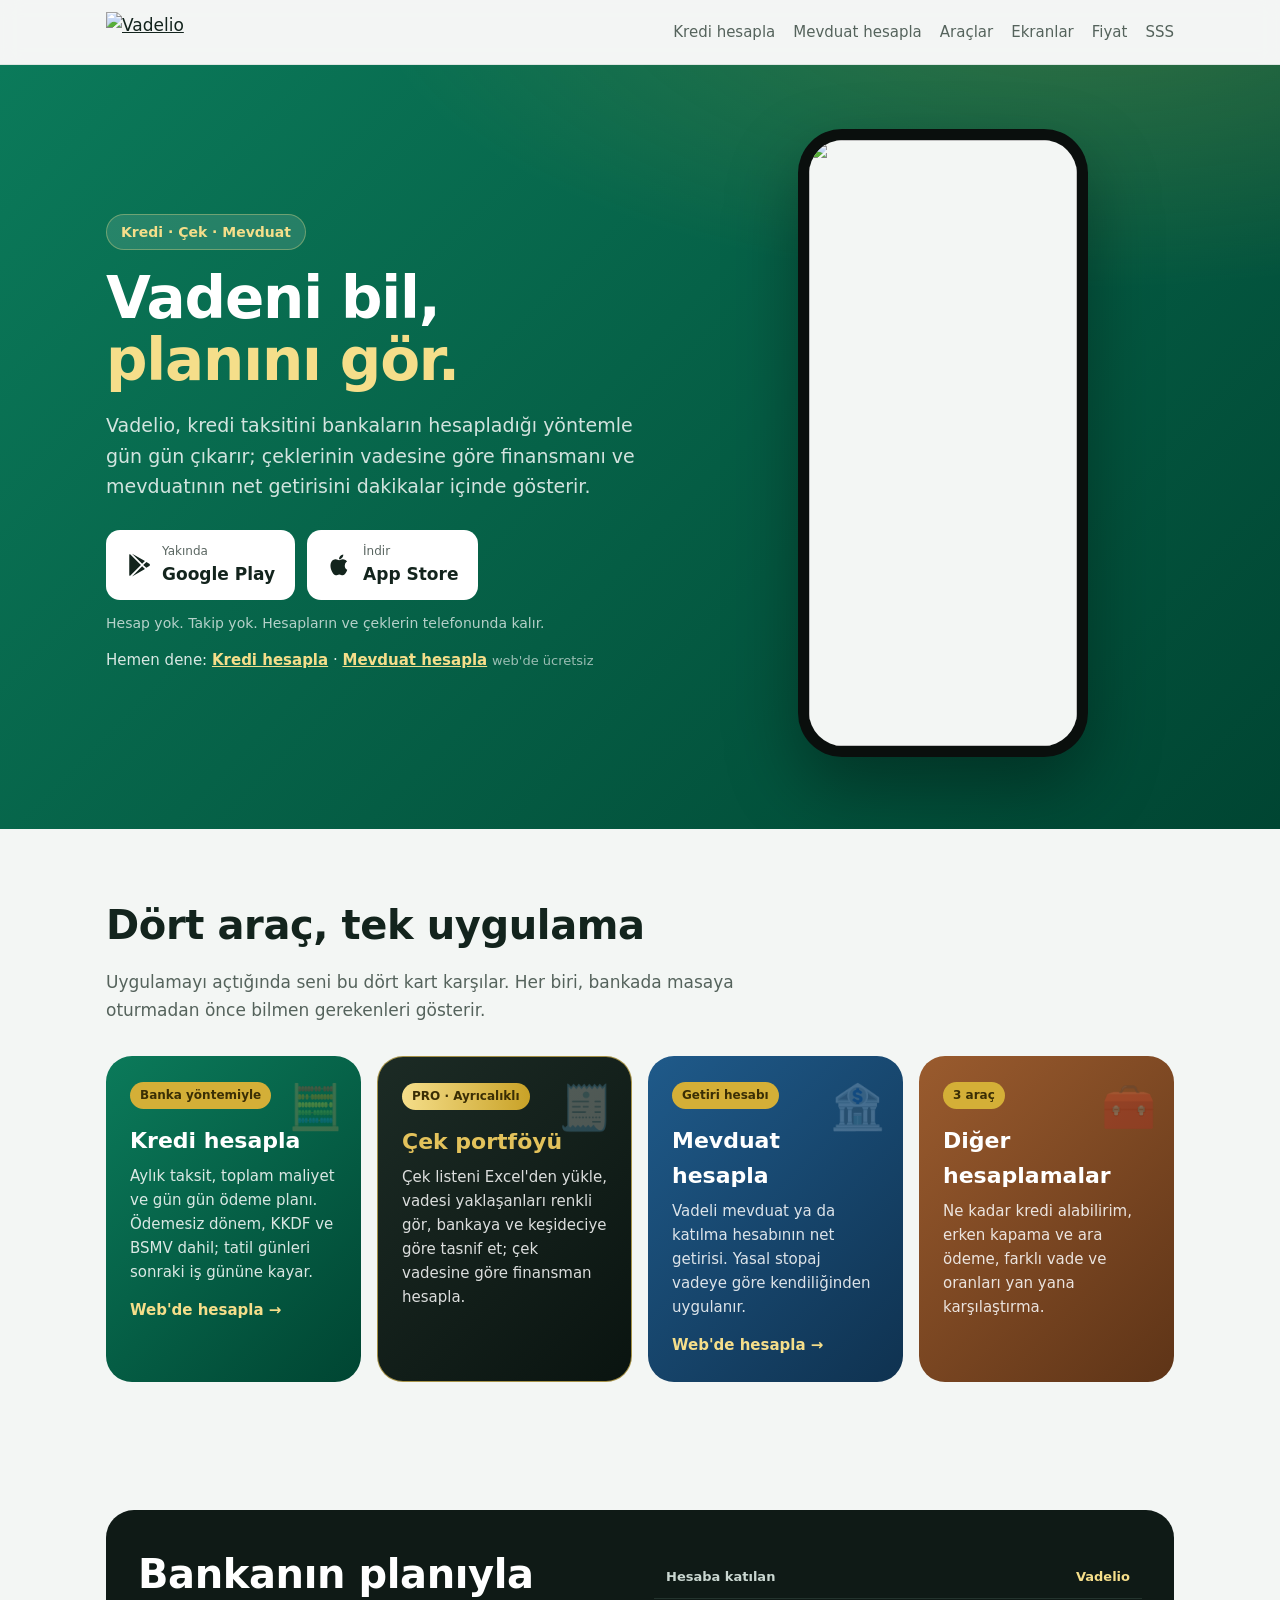
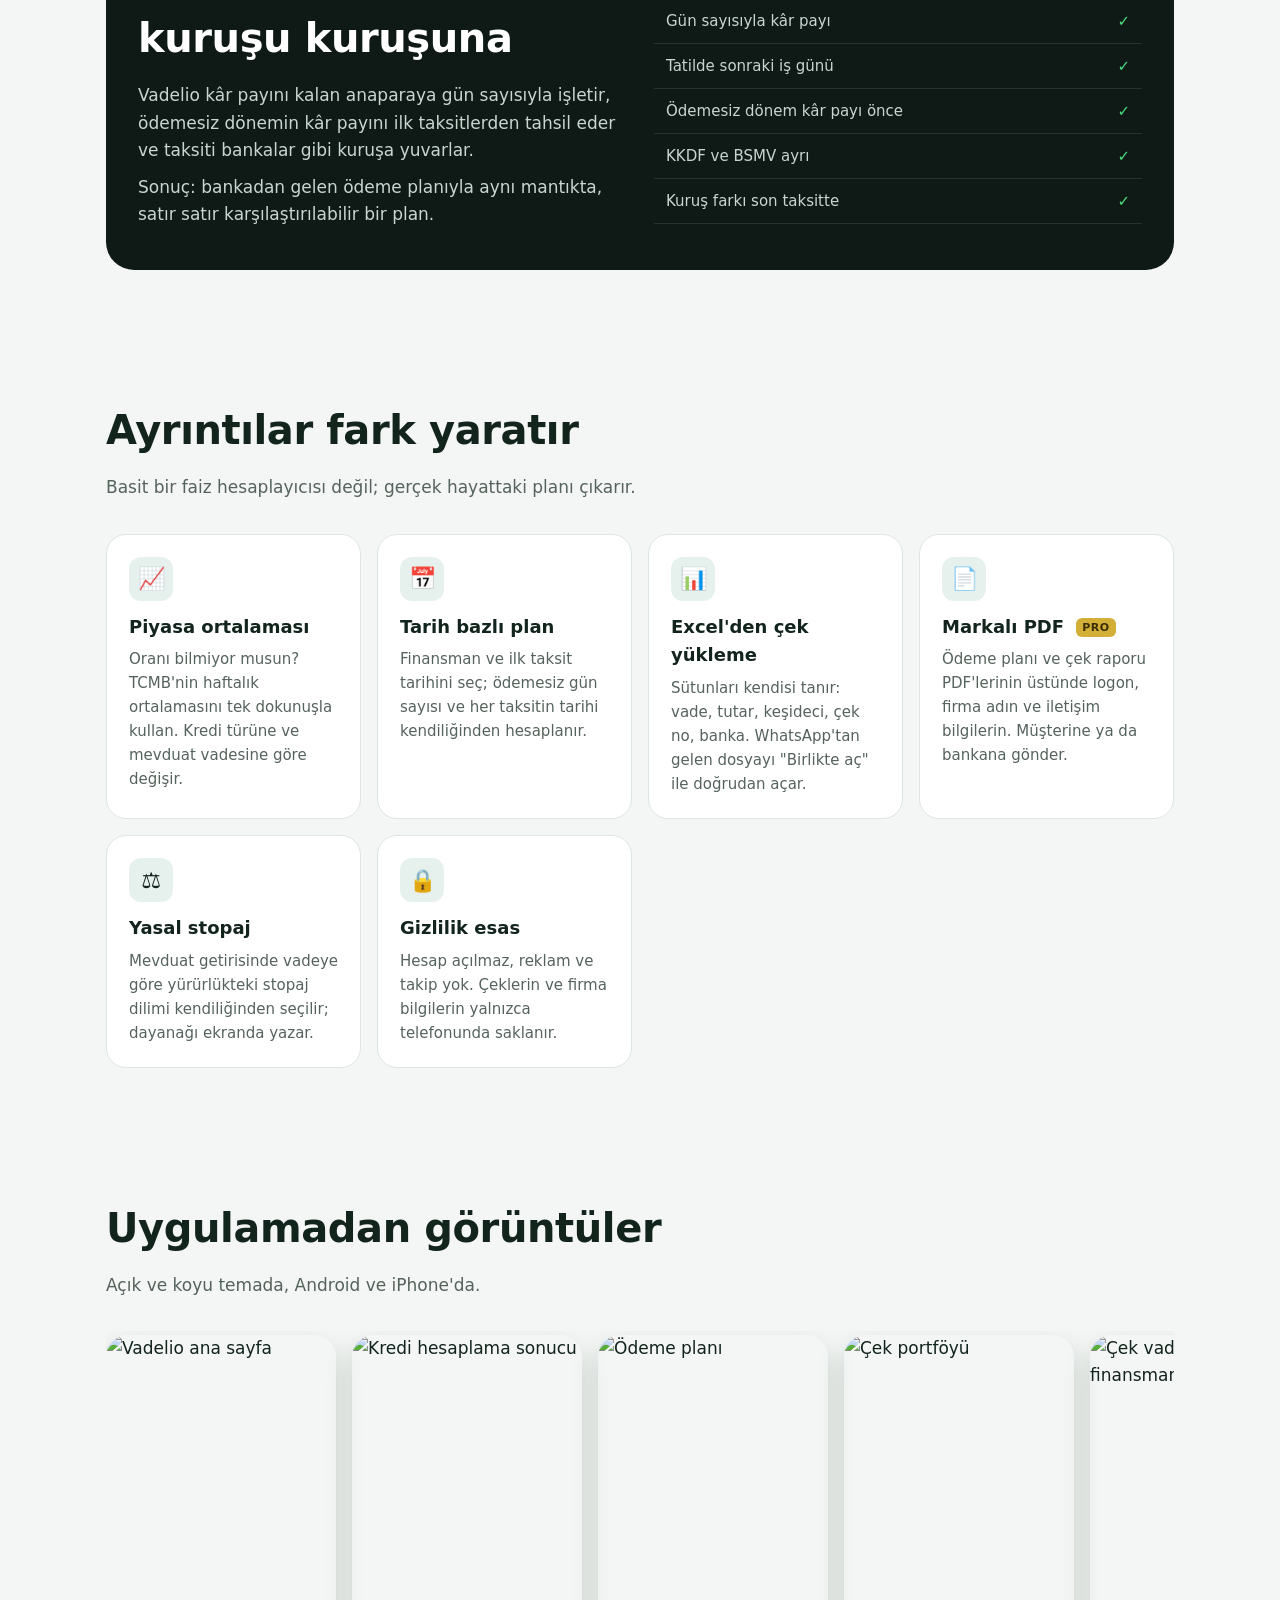
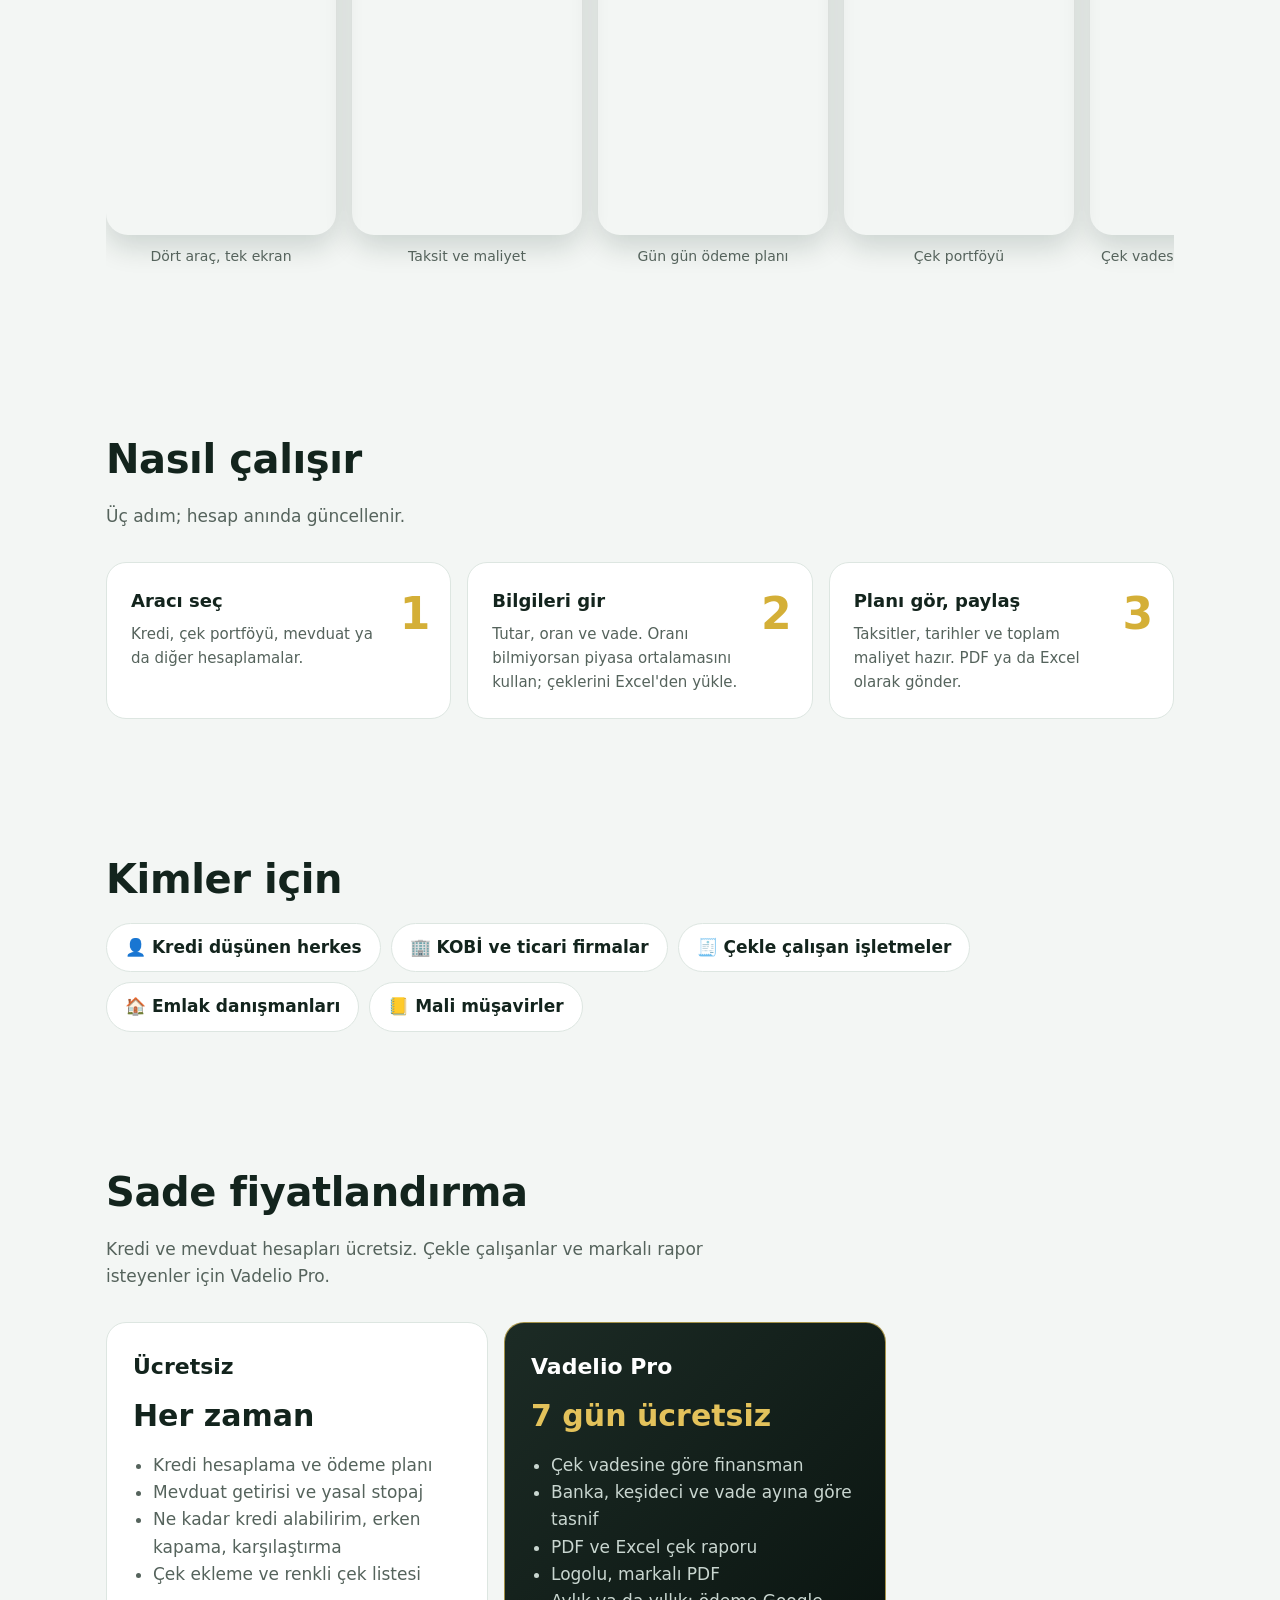
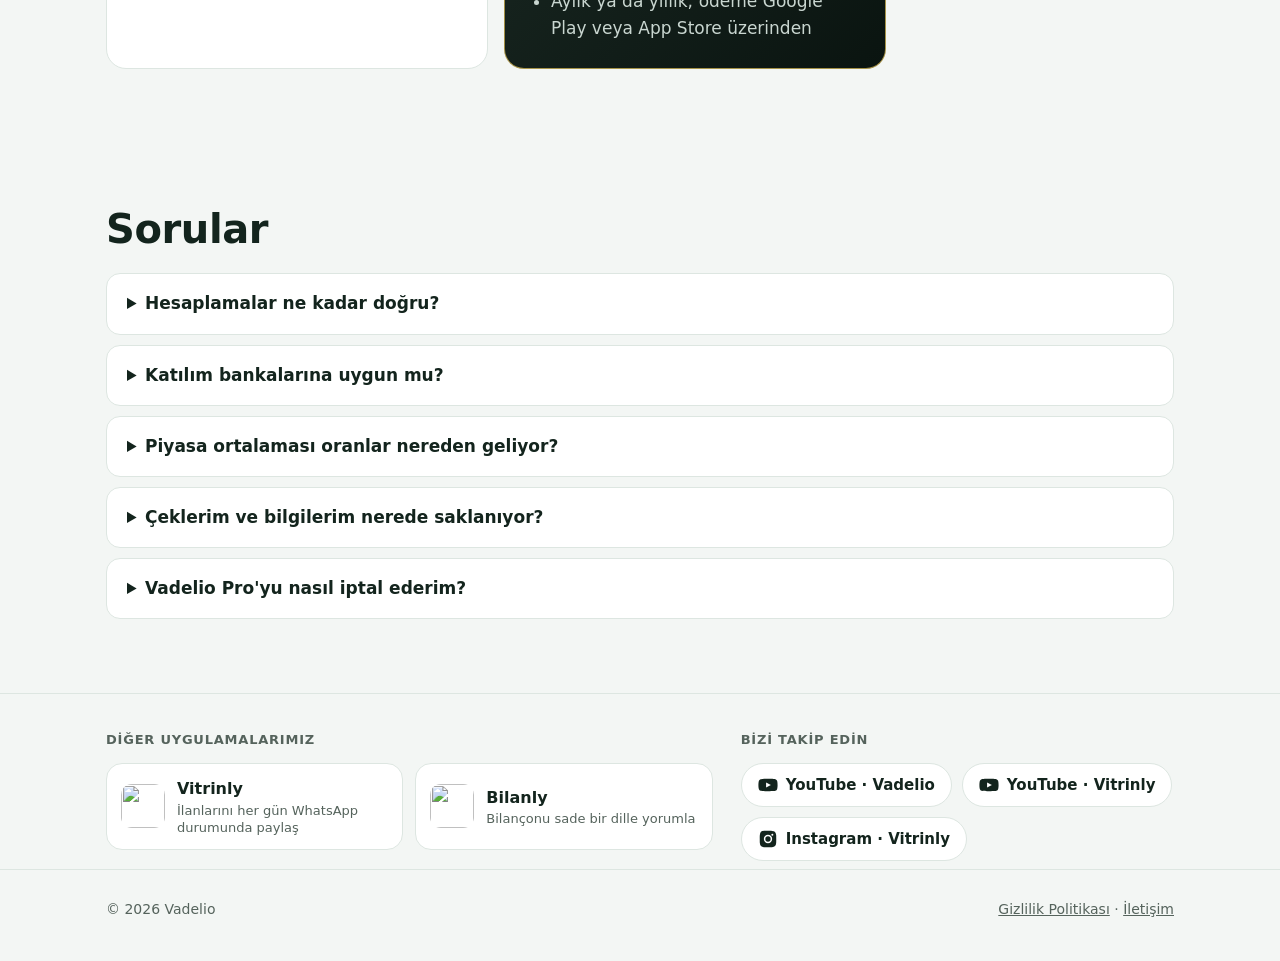
==== public/index.html @ e79a7a66 "App Store bağlantısı: Vadelio yayında (düğmeler ve Safari uygulama şeridi) Co-Authored-By: Claude Op" ====
<!DOCTYPE html>
<html lang="tr">
<head>
<meta charset="utf-8">
<meta name="viewport" content="width=device-width, initial-scale=1">
<meta name="apple-itunes-app" content="app-id=6828172101">
<title>Vadelio – Kredi, çek ve mevduat hesaplama</title>
<meta name="description" content="Bankaların yöntemiyle kredi taksiti ve gün gün ödeme planı, çek vadesine göre finansman, yasal stopajla mevduat getirisi. Hesap yok, takip yok.">
<meta property="og:title" content="Vadelio – Kredi, çek ve mevduat hesaplama">
<meta property="og:description" content="Bankaların yöntemiyle hesapla: kredi taksiti, çek vadesine göre finansman, mevduat getirisi.">
<meta property="og:type" content="website">
<link rel="canonical" href="https://vadelio.com.tr/">
<meta property="og:url" content="https://vadelio.com.tr/">
<meta property="og:image" content="https://vadelio.com.tr/og.png">
<meta name="theme-color" content="#004532">
<link rel="icon" type="image/svg+xml" href="/logo.svg">
<link rel="apple-touch-icon" href="/apple-touch-icon.png">
<style>
  :root {
    --bg: #F3F6F4;
    --surface: #FFFFFF;
    --ink: #13241D;
    --muted: #55635C;
    --line: #DDE6E1;
    --green: #0B7A5A;
    --green-deep: #004532;
    --gold: #D4AF37;
    --gold-soft: #F5DE8A;
    --night: #0F1A16;
    --radius: 20px;
  }
  * { box-sizing: border-box; }
  html { scroll-behavior: smooth; }
  body {
    margin: 0;
    background: var(--bg);
    color: var(--ink);
    font: 17px/1.6 system-ui, -apple-system, "Segoe UI", Roboto, sans-serif;
  }
  a { color: inherit; }
  .wrap { max-width: 1100px; margin: 0 auto; padding: 0 16px; }

  /* Üst çubuk */
  .top { position: sticky; top: 0; z-index: 10; background: rgba(243, 246, 244, .9); backdrop-filter: blur(10px); border-bottom: 1px solid var(--line); }
  .top .wrap { display: flex; align-items: center; justify-content: space-between; height: 64px; }
  .brand img { height: 40px; width: auto; display: block; }
  .top nav { display: flex; align-items: center; gap: 18px; font-size: 15px; }
  .top nav a { text-decoration: none; color: var(--muted); }
  @media (max-width: 720px) { .top nav a { display: none; } }

  /* Giriş: koyu yeşil zemin */
  .hero { background: radial-gradient(1200px 500px at 85% -10%, rgba(212, 175, 55, .22), transparent 60%), linear-gradient(135deg, var(--green), var(--green-deep)); color: #fff; padding: 64px 0 72px; overflow: hidden; }
  .hero .wrap { display: grid; grid-template-columns: 1.1fr .9fr; gap: 40px; align-items: center; }
  @media (max-width: 860px) { .hero .wrap { grid-template-columns: 1fr; text-align: center; } }
  .eyebrow { display: inline-block; background: rgba(255, 255, 255, .12); color: var(--gold-soft); font-weight: 700; font-size: 14px; border-radius: 999px; padding: 6px 14px; border: 1px solid rgba(245, 222, 138, .35); }
  h1 { font-size: clamp(36px, 6vw, 58px); line-height: 1.06; margin: 18px 0 16px; letter-spacing: -.02em; }
  h1 em { font-style: normal; color: var(--gold-soft); }
  .lead { font-size: 19px; color: rgba(255, 255, 255, .82); max-width: 540px; }
  @media (max-width: 860px) { .lead { margin: 0 auto; } }
  .cta { display: flex; gap: 12px; flex-wrap: wrap; margin-top: 28px; }
  @media (max-width: 860px) { .cta { justify-content: center; } }
  .store { display: inline-flex; align-items: center; gap: 10px; background: #fff; color: var(--ink); text-decoration: none; border-radius: 14px; padding: 12px 20px; font-weight: 700; }
  .store small { display: block; font-weight: 500; font-size: 12px; opacity: .7; }
  .store svg { width: 26px; height: 26px; fill: currentColor; }
  .note { font-size: 14px; color: rgba(255, 255, 255, .7); margin-top: 12px; }

  /* Telefon: uygulama ekranları sırayla */
  .phone { width: 290px; max-width: 78vw; aspect-ratio: 9 / 19.5; margin: 0 auto; background: #0A0F0D; border-radius: 44px; padding: 11px; box-shadow: 0 30px 70px rgba(0, 0, 0, .35); position: relative; }
  .screen { width: 100%; height: 100%; border-radius: 34px; overflow: hidden; background: var(--bg); position: relative; }
  .screen img { position: absolute; inset: 0; width: 100%; height: 100%; object-fit: cover; object-position: top; opacity: 0; transition: opacity .7s ease; }
  .screen img.on { opacity: 1; }

  /* Bölümler */
  section { padding: 64px 0; }
  h2 { font-size: clamp(28px, 4vw, 40px); margin: 0 0 12px; letter-spacing: -.01em; }
  .sub { color: var(--muted); max-width: 660px; margin: 0 0 32px; }

  /* Dört ana araç: uygulamadaki renkli kartlar */
  .tools { display: grid; grid-template-columns: repeat(auto-fit, minmax(240px, 1fr)); gap: 16px; }
  .tool { border-radius: 26px; padding: 24px; color: #fff; min-height: 220px; position: relative; overflow: hidden; }
  .tool .tag { display: inline-block; background: var(--gold); color: #3A2E05; font-weight: 800; font-size: 12px; border-radius: 999px; padding: 4px 10px; }
  .tool h3 { margin: 14px 0 6px; font-size: 22px; }
  .tool p { margin: 0; font-size: 15px; color: rgba(255, 255, 255, .85); }
  .tool .ico { position: absolute; right: 18px; top: 16px; font-size: 44px; opacity: .25; }
  a.tool { display: block; text-decoration: none; transition: transform .15s; }
  a.tool:hover { transform: translateY(-2px); }
  .tool .web { display: inline-block; margin-top: 14px; font-weight: 700; font-size: 15px; color: var(--gold-soft); }
  .web-hesap { margin: 14px 0 0; font-size: 15px; color: rgba(255, 255, 255, .85); }
  .web-hesap a { color: var(--gold-soft); font-weight: 700; }
  .web-hesap span { opacity: .7; font-size: 13px; }
  .t-kredi { background: linear-gradient(135deg, #0B7A5A, #004532); }
  .t-cek { background: linear-gradient(135deg, #1C2B25, #0A1410); border: 1.5px solid rgba(227, 194, 91, .7); }
  .t-cek h3 { color: #E3C25B; }
  .t-cek .tag { background: linear-gradient(90deg, #F5DE8A, #C9A227); }
  .t-mevduat { background: linear-gradient(135deg, #1F5A8A, #0F3250); }
  .t-diger { background: linear-gradient(135deg, #9A5B2E, #5E3417); }

  .grid { display: grid; grid-template-columns: repeat(auto-fit, minmax(240px, 1fr)); gap: 16px; }
  .card { background: var(--surface); border: 1px solid var(--line); border-radius: var(--radius); padding: 22px; }
  .card .ico { width: 44px; height: 44px; border-radius: 12px; background: rgba(11, 122, 90, .1); display: grid; place-items: center; font-size: 22px; margin-bottom: 12px; }
  .card h3 { margin: 0 0 6px; font-size: 18px; }
  .card p { margin: 0; color: var(--muted); font-size: 15px; }
  .pro-pill { display: inline-block; vertical-align: middle; margin-left: 6px; background: var(--gold); color: #3A2E05; font-size: 11px; font-weight: 800; border-radius: 6px; padding: 1px 6px; letter-spacing: .04em; }

  /* Banka yöntemi vurgusu */
  .proof { background: var(--night); color: #fff; border-radius: 28px; padding: 32px; display: grid; grid-template-columns: 1fr 1fr; gap: 28px; align-items: center; }
  @media (max-width: 860px) { .proof { grid-template-columns: 1fr; } }
  .proof h2 { color: #fff; }
  .proof p { color: #C9D6D0; margin: 0 0 10px; }
  .proof table { width: 100%; border-collapse: collapse; font-variant-numeric: tabular-nums; font-size: 15px; }
  .proof th, .proof td { padding: 10px 12px; border-bottom: 1px solid #23332D; text-align: right; }
  .proof th:first-child, .proof td:first-child { text-align: left; color: #C9D6D0; }
  .proof thead th { color: var(--gold-soft); font-size: 13px; font-weight: 700; }
  .proof .ok { color: #4ADE80; font-weight: 700; }

  .shots { display: flex; gap: 16px; overflow-x: auto; scroll-snap-type: x mandatory; padding: 4px 4px 32px; -webkit-overflow-scrolling: touch; }
  .shots figure { margin: 0; flex: 0 0 auto; scroll-snap-align: start; }
  .shots img { width: 230px; height: auto; display: block; border-radius: 22px; box-shadow: 0 12px 28px rgba(0, 40, 25, .16); }
  .shots figcaption { font-size: 14px; color: var(--muted); text-align: center; margin-top: 10px; }

  .steps { counter-reset: s; display: grid; grid-template-columns: repeat(auto-fit, minmax(240px, 1fr)); gap: 16px; }
  .step { background: var(--surface); border: 1px solid var(--line); border-radius: var(--radius); padding: 24px; position: relative; }
  .step::before { counter-increment: s; content: counter(s); position: absolute; top: 16px; right: 20px; font-size: 44px; font-weight: 900; color: var(--gold); }
  .step h3 { margin: 0 0 6px; font-size: 18px; padding-right: 40px; }
  .step p { margin: 0; color: var(--muted); font-size: 15px; padding-right: 40px; }

  .who { display: flex; flex-wrap: wrap; gap: 10px; }
  .who span { background: var(--surface); border: 1px solid var(--line); border-radius: 999px; padding: 10px 18px; font-weight: 700; }

  .price-grid { display: grid; grid-template-columns: repeat(auto-fit, minmax(260px, 1fr)); gap: 16px; max-width: 780px; }
  .plan { background: var(--surface); border: 1px solid var(--line); border-radius: var(--radius); padding: 26px; }
  .plan.pro { background: linear-gradient(135deg, #1C2B25, #0A1410); color: #fff; border: 1.5px solid rgba(227, 194, 91, .7); }
  .plan h3 { margin: 0; font-size: 22px; }
  .plan .big { font-size: 30px; font-weight: 900; margin: 8px 0 12px; }
  .plan.pro .big { color: #E3C25B; }
  .plan ul { margin: 0; padding-left: 20px; color: var(--muted); }
  .plan.pro ul { color: #C9D6D0; }

  details { background: var(--surface); border: 1px solid var(--line); border-radius: 14px; padding: 16px 20px; margin-bottom: 10px; }
  summary { font-weight: 700; cursor: pointer; }
  details p { color: var(--muted); margin: 10px 0 0; }


  /* Alt bölüm: diğer uygulamalar ve sosyal hesaplar */
  .more { border-top: 1px solid var(--line); padding: 36px 0 8px; }
  .more .wrap { display: grid; grid-template-columns: 1.4fr 1fr; gap: 28px; }
  @media (max-width: 760px) { .more .wrap { grid-template-columns: 1fr; } }
  .more h4 { margin: 0 0 12px; font-size: 13px; letter-spacing: .06em; text-transform: uppercase; color: var(--muted); }
  .apps { display: grid; grid-template-columns: repeat(auto-fit, minmax(220px, 1fr)); gap: 12px; }
  .app { display: flex; align-items: center; gap: 12px; background: var(--surface); border: 1px solid var(--line); border-radius: 16px; padding: 12px 14px; text-decoration: none; }
  .app:hover { border-color: var(--green); }
  .app img { width: 44px; height: 44px; border-radius: 11px; flex: 0 0 auto; }
  .app b { display: block; font-size: 16px; }
  .app span { display: block; font-size: 13px; color: var(--muted); line-height: 1.35; }
  .social { display: flex; flex-wrap: wrap; gap: 10px; }
  .social a { display: inline-flex; align-items: center; gap: 8px; background: var(--surface); border: 1px solid var(--line); border-radius: 999px; padding: 9px 16px; text-decoration: none; font-weight: 700; font-size: 15px; }
  .social a:hover { border-color: var(--green); }
  .social svg { width: 20px; height: 20px; fill: currentColor; }

  footer { border-top: 1px solid var(--line); padding: 28px 0 40px; font-size: 14px; color: var(--muted); }
  footer .wrap { display: flex; justify-content: space-between; gap: 16px; flex-wrap: wrap; }
</style>
</head>
<body>
<header class="top">
  <div class="wrap">
    <a class="brand" href="/"><img src="/wordmark.svg" alt="Vadelio"></a>
    <nav>
      <a href="/kredi-hesaplama/">Kredi hesapla</a>
      <a href="/mevduat-hesaplama/">Mevduat hesapla</a>
      <a href="#araclar">Araçlar</a>
      <a href="#ekranlar">Ekranlar</a>
      <a href="#fiyat">Fiyat</a>
      <a href="#sss">SSS</a>
    </nav>
  </div>
</header>

<main>
  <section class="hero">
    <div class="wrap">
      <div>
        <span class="eyebrow">Kredi · Çek · Mevduat</span>
        <h1>Vadeni bil, <em>planını gör.</em></h1>
        <p class="lead">Vadelio, kredi taksitini bankaların hesapladığı yöntemle gün gün çıkarır; çeklerinin vadesine göre finansmanı ve mevduatının net getirisini dakikalar içinde gösterir.</p>
        <div class="cta">
          <a class="store" href="#" aria-disabled="true">
            <svg viewBox="0 0 24 24" aria-hidden="true"><path d="M3.6 1.8 13.8 12 3.6 22.2c-.4-.2-.6-.6-.6-1.1V2.9c0-.5.2-.9.6-1.1Zm11.3 11.3 2.6 2.6-11.9 6.8 9.3-9.4Zm3.9-3.9 2.7 1.6c.8.5.8 1.7 0 2.2l-2.7 1.6-2.9-2.6 2.9-2.8ZM5.6 1.5l11.9 6.8-2.6 2.6-9.3-9.4Z"/></svg>
            <span><small>Yakında</small>Google Play</span>
          </a>
          <a class="store" href="https://apps.apple.com/tr/app/vadelio-kredi-%C3%A7ek-hesaplama/id6828172101" rel="noopener">
            <svg viewBox="0 0 24 24" aria-hidden="true"><path d="M16.4 12.6c0-2.5 2-3.7 2.1-3.8-1.2-1.7-3-1.9-3.6-2-1.5-.2-3 .9-3.7.9-.8 0-2-.9-3.2-.9-1.7 0-3.2 1-4 2.5-1.7 3-.4 7.4 1.2 9.8.8 1.2 1.8 2.5 3 2.4 1.2 0 1.7-.8 3.1-.8 1.5 0 1.9.8 3.2.8 1.3 0 2.1-1.2 2.9-2.4.9-1.4 1.3-2.7 1.3-2.8-.1 0-2.3-.9-2.3-3.7ZM14 5.2c.7-.8 1.1-1.9 1-3-1 0-2.1.7-2.8 1.5-.6.7-1.2 1.8-1 2.9 1.1.1 2.1-.6 2.8-1.4Z"/></svg>
            <span><small>İndir</small>App Store</span>
          </a>
        </div>
        <p class="note">Hesap yok. Takip yok. Hesapların ve çeklerin telefonunda kalır.</p>
        <p class="web-hesap">Hemen dene: <a href="/kredi-hesaplama/">Kredi hesapla</a> · <a href="/mevduat-hesaplama/">Mevduat hesapla</a> <span>web'de ücretsiz</span></p>
      </div>
      <div class="phone" aria-hidden="true">
        <div class="screen">
          <img class="on" src="/shots/01-ana-sayfa.jpg" alt="">
          <img src="/shots/02-kredi-sonucu.jpg" alt="">
          <img src="/shots/05-cek-portfoyu.jpg" alt="">
          <img src="/shots/03-odeme-plani.jpg" alt="">
        </div>
      </div>
    </div>
  </section>

  <section id="araclar">
    <div class="wrap">
      <h2>Dört araç, tek uygulama</h2>
      <p class="sub">Uygulamayı açtığında seni bu dört kart karşılar. Her biri, bankada masaya oturmadan önce bilmen gerekenleri gösterir.</p>
      <div class="tools">
        <a class="tool t-kredi" href="/kredi-hesaplama/"><span class="ico">🧮</span><span class="tag">Banka yöntemiyle</span><h3>Kredi hesapla</h3><p>Aylık taksit, toplam maliyet ve gün gün ödeme planı. Ödemesiz dönem, KKDF ve BSMV dahil; tatil günleri sonraki iş gününe kayar.</p><span class="web">Web'de hesapla →</span></a>
        <div class="tool t-cek"><span class="ico">🧾</span><span class="tag">PRO · Ayrıcalıklı</span><h3>Çek portföyü</h3><p>Çek listeni Excel'den yükle, vadesi yaklaşanları renkli gör, bankaya ve keşideciye göre tasnif et; çek vadesine göre finansman hesapla.</p></div>
        <a class="tool t-mevduat" href="/mevduat-hesaplama/"><span class="ico">🏦</span><span class="tag">Getiri hesabı</span><h3>Mevduat hesapla</h3><p>Vadeli mevduat ya da katılma hesabının net getirisi. Yasal stopaj vadeye göre kendiliğinden uygulanır.</p><span class="web">Web'de hesapla →</span></a>
        <div class="tool t-diger"><span class="ico">🧰</span><span class="tag">3 araç</span><h3>Diğer hesaplamalar</h3><p>Ne kadar kredi alabilirim, erken kapama ve ara ödeme, farklı vade ve oranları yan yana karşılaştırma.</p></div>
      </div>
    </div>
  </section>

  <section>
    <div class="wrap">
      <div class="proof">
        <div>
          <h2>Bankanın planıyla kuruşu kuruşuna</h2>
          <p>Vadelio kâr payını kalan anaparaya gün sayısıyla işletir, ödemesiz dönemin kâr payını ilk taksitlerden tahsil eder ve taksiti bankalar gibi kuruşa yuvarlar.</p>
          <p>Sonuç: bankadan gelen ödeme planıyla aynı mantıkta, satır satır karşılaştırılabilir bir plan.</p>
        </div>
        <table aria-label="Vadelio'nin hesaba kattıkları">
          <thead><tr><th>Hesaba katılan</th><th>Vadelio</th></tr></thead>
          <tbody>
            <tr><td>Gün sayısıyla kâr payı</td><td class="ok">✓</td></tr>
            <tr><td>Tatilde sonraki iş günü</td><td class="ok">✓</td></tr>
            <tr><td>Ödemesiz dönem kâr payı önce</td><td class="ok">✓</td></tr>
            <tr><td>KKDF ve BSMV ayrı</td><td class="ok">✓</td></tr>
            <tr><td>Kuruş farkı son taksitte</td><td class="ok">✓</td></tr>
          </tbody>
        </table>
      </div>
    </div>
  </section>

  <section>
    <div class="wrap">
      <h2>Ayrıntılar fark yaratır</h2>
      <p class="sub">Basit bir faiz hesaplayıcısı değil; gerçek hayattaki planı çıkarır.</p>
      <div class="grid">
        <div class="card"><div class="ico">📈</div><h3>Piyasa ortalaması</h3><p>Oranı bilmiyor musun? TCMB'nin haftalık ortalamasını tek dokunuşla kullan. Kredi türüne ve mevduat vadesine göre değişir.</p></div>
        <div class="card"><div class="ico">📅</div><h3>Tarih bazlı plan</h3><p>Finansman ve ilk taksit tarihini seç; ödemesiz gün sayısı ve her taksitin tarihi kendiliğinden hesaplanır.</p></div>
        <div class="card"><div class="ico">📊</div><h3>Excel'den çek yükleme</h3><p>Sütunları kendisi tanır: vade, tutar, keşideci, çek no, banka. WhatsApp'tan gelen dosyayı "Birlikte aç" ile doğrudan açar.</p></div>
        <div class="card"><div class="ico">📄</div><h3>Markalı PDF <span class="pro-pill">PRO</span></h3><p>Ödeme planı ve çek raporu PDF'lerinin üstünde logon, firma adın ve iletişim bilgilerin. Müşterine ya da bankana gönder.</p></div>
        <div class="card"><div class="ico">⚖️</div><h3>Yasal stopaj</h3><p>Mevduat getirisinde vadeye göre yürürlükteki stopaj dilimi kendiliğinden seçilir; dayanağı ekranda yazar.</p></div>
        <div class="card"><div class="ico">🔒</div><h3>Gizlilik esas</h3><p>Hesap açılmaz, reklam ve takip yok. Çeklerin ve firma bilgilerin yalnızca telefonunda saklanır.</p></div>
      </div>
    </div>
  </section>

  <section id="ekranlar">
    <div class="wrap">
      <h2>Uygulamadan görüntüler</h2>
      <p class="sub">Açık ve koyu temada, Android ve iPhone'da.</p>
      <div class="shots">
        <figure><img src="/shots/01-ana-sayfa.jpg" width="540" height="1173" loading="lazy" alt="Vadelio ana sayfa"><figcaption>Dört araç, tek ekran</figcaption></figure>
        <figure><img src="/shots/02-kredi-sonucu.jpg" width="540" height="1173" loading="lazy" alt="Kredi hesaplama sonucu"><figcaption>Taksit ve maliyet</figcaption></figure>
        <figure><img src="/shots/03-odeme-plani.jpg" width="540" height="1173" loading="lazy" alt="Ödeme planı"><figcaption>Gün gün ödeme planı</figcaption></figure>
        <figure><img src="/shots/05-cek-portfoyu.jpg" width="540" height="1173" loading="lazy" alt="Çek portföyü"><figcaption>Çek portföyü</figcaption></figure>
        <figure><img src="/shots/06-cek-finansmani.jpg" width="540" height="1173" loading="lazy" alt="Çek vadesine göre finansman"><figcaption>Çek vadesine göre finansman</figcaption></figure>
        <figure><img src="/shots/04-karsilastirma.jpg" width="540" height="1173" loading="lazy" alt="Senaryo karşılaştırma"><figcaption>Senaryo karşılaştırma</figcaption></figure>
      </div>
    </div>
  </section>

  <section>
    <div class="wrap">
      <h2>Nasıl çalışır</h2>
      <p class="sub">Üç adım; hesap anında güncellenir.</p>
      <div class="steps">
        <div class="step"><h3>Aracı seç</h3><p>Kredi, çek portföyü, mevduat ya da diğer hesaplamalar.</p></div>
        <div class="step"><h3>Bilgileri gir</h3><p>Tutar, oran ve vade. Oranı bilmiyorsan piyasa ortalamasını kullan; çeklerini Excel'den yükle.</p></div>
        <div class="step"><h3>Planı gör, paylaş</h3><p>Taksitler, tarihler ve toplam maliyet hazır. PDF ya da Excel olarak gönder.</p></div>
      </div>
    </div>
  </section>

  <section>
    <div class="wrap">
      <h2>Kimler için</h2>
      <div class="who">
        <span>👤 Kredi düşünen herkes</span>
        <span>🏢 KOBİ ve ticari firmalar</span>
        <span>🧾 Çekle çalışan işletmeler</span>
        <span>🏠 Emlak danışmanları</span>
        <span>📒 Mali müşavirler</span>
      </div>
    </div>
  </section>

  <section id="fiyat">
    <div class="wrap">
      <h2>Sade fiyatlandırma</h2>
      <p class="sub">Kredi ve mevduat hesapları ücretsiz. Çekle çalışanlar ve markalı rapor isteyenler için Vadelio Pro.</p>
      <div class="price-grid">
        <div class="plan"><h3>Ücretsiz</h3><div class="big">Her zaman</div><ul><li>Kredi hesaplama ve ödeme planı</li><li>Mevduat getirisi ve yasal stopaj</li><li>Ne kadar kredi alabilirim, erken kapama, karşılaştırma</li><li>Çek ekleme ve renkli çek listesi</li></ul></div>
        <div class="plan pro"><h3>Vadelio Pro</h3><div class="big">7 gün ücretsiz</div><ul><li>Çek vadesine göre finansman</li><li>Banka, keşideci ve vade ayına göre tasnif</li><li>PDF ve Excel çek raporu</li><li>Logolu, markalı PDF</li><li>Aylık ya da yıllık; ödeme Google Play veya App Store üzerinden</li></ul></div>
      </div>
    </div>
  </section>

  <section id="sss">
    <div class="wrap">
      <h2>Sorular</h2>
      <details><summary>Hesaplamalar ne kadar doğru?</summary><p>Vadelio bankaların eşit taksitli plan yöntemini kullanır: kâr payı gün sayısıyla işler, vergiler ayrı hesaplanır, taksit tarihleri tatil günlerine göre kayar. Yine de sonuçlar bilgilendirme amaçlıdır; kesin teklif için bankana danış.</p></details>
      <details><summary>Katılım bankalarına uygun mu?</summary><p>Evet. Uygulama "faiz" yerine "kâr payı" dilini kullanır; ödemesiz dönem ve vergi hesabı katılım bankalarının planlarıyla aynı şekilde yapılır. Mevduatta katılma hesabı seçeneği de vardır.</p></details>
      <details><summary>Piyasa ortalaması oranlar nereden geliyor?</summary><p>Türkiye Cumhuriyet Merkez Bankası'nın her hafta yayımladığı, bankaların yeni kredilere ve mevduata uyguladığı ağırlıklı ortalama oranlardan. Size özel teklif farklı olabilir.</p></details>
      <details><summary>Çeklerim ve bilgilerim nerede saklanıyor?</summary><p>Yalnızca telefonunda. Yüklediğin Excel dosyaları cihazda okunur, hiçbir sunucuya gönderilmez. Hesap açman gerekmez.</p></details>
      <details><summary>Vadelio Pro'yu nasıl iptal ederim?</summary><p>Abonelik Google Play ya da App Store hesabından yönetilir; istediğin zaman oradan iptal edebilirsin. Deneme süresi bitmeden iptal edersen ücret alınmaz.</p></details>
    </div>
  </section>

</main>

<aside class="more">
  <div class="wrap">
    <div>
      <h4>Diğer uygulamalarımız</h4>
      <div class="apps">
        <a class="app" href="https://vitrinly.app/" target="_blank" rel="noopener"><img src="/apps/vitrinly.png" alt="" width="44" height="44"><div><b>Vitrinly</b><span>İlanlarını her gün WhatsApp durumunda paylaş</span></div></a>
        <a class="app" href="https://bilanly.app/" target="_blank" rel="noopener"><img src="/apps/bilanly.png" alt="" width="44" height="44"><div><b>Bilanly</b><span>Bilançonu sade bir dille yorumla</span></div></a>
      </div>
    </div>
    <div>
      <h4>Bizi takip edin</h4>
      <div class="social">
        <a href="https://www.youtube.com/@Vadelio" target="_blank" rel="noopener"><svg viewBox="0 0 24 24" aria-hidden="true"><path d="M23 7.2a3 3 0 0 0-2.1-2.1C19 4.6 12 4.6 12 4.6s-7 0-8.9.5A3 3 0 0 0 1 7.2C.5 9.1.5 12 .5 12s0 2.9.5 4.8a3 3 0 0 0 2.1 2.1c1.9.5 8.9.5 8.9.5s7 0 8.9-.5a3 3 0 0 0 2.1-2.1c.5-1.9.5-4.8.5-4.8s0-2.9-.5-4.8ZM9.7 15.1V8.9l5.8 3.1-5.8 3.1Z"/></svg>YouTube · Vadelio</a>
        <a href="https://www.youtube.com/@Vitrinly" target="_blank" rel="noopener"><svg viewBox="0 0 24 24" aria-hidden="true"><path d="M23 7.2a3 3 0 0 0-2.1-2.1C19 4.6 12 4.6 12 4.6s-7 0-8.9.5A3 3 0 0 0 1 7.2C.5 9.1.5 12 .5 12s0 2.9.5 4.8a3 3 0 0 0 2.1 2.1c1.9.5 8.9.5 8.9.5s7 0 8.9-.5a3 3 0 0 0 2.1-2.1c.5-1.9.5-4.8.5-4.8s0-2.9-.5-4.8ZM9.7 15.1V8.9l5.8 3.1-5.8 3.1Z"/></svg>YouTube · Vitrinly</a>
        <a href="https://www.instagram.com/vitrinly.app/" target="_blank" rel="noopener"><svg viewBox="0 0 24 24" aria-hidden="true"><path d="M12 2.2c3.2 0 3.6 0 4.8.1 3.3.2 4.8 1.7 5 5 .1 1.3.1 1.6.1 4.8s0 3.6-.1 4.8c-.2 3.2-1.7 4.8-5 5-1.3.1-1.6.1-4.8.1s-3.6 0-4.8-.1c-3.3-.2-4.8-1.7-5-5C2.1 15.6 2.1 15.2 2.1 12s0-3.6.1-4.8c.2-3.3 1.7-4.8 5-5 1.2-.1 1.6-.1 4.8-.1Zm0 4.8a5 5 0 1 0 0 10 5 5 0 0 0 0-10Zm0 8.2a3.2 3.2 0 1 1 0-6.4 3.2 3.2 0 0 1 0 6.4Zm5.2-9.6a1.2 1.2 0 1 0 0 2.4 1.2 1.2 0 0 0 0-2.4Z"/></svg>Instagram · Vitrinly</a>
      </div>
    </div>
  </div>
</aside>

<footer>
  <div class="wrap">
    <span>© 2026 Vadelio</span>
    <span><a href="/privacy/">Gizlilik Politikası</a> · <a href="mailto:mahsunse@gmail.com">İletişim</a></span>
  </div>
</footer>

<script>
  document.querySelectorAll('a[aria-disabled="true"]').forEach(a => a.addEventListener("click", e => e.preventDefault()));
  // Telefondaki ekranlar: 3,5 sn'de bir sıradaki.
  (() => {
    const ekranlar = [...document.querySelectorAll(".screen img")];
    if (matchMedia("(prefers-reduced-motion: reduce)").matches) return;
    let i = 0;
    setInterval(() => {
      ekranlar[i].classList.remove("on");
      i = (i + 1) % ekranlar.length;
      ekranlar[i].classList.add("on");
    }, 3500);
  })();
</script>
</body>
</html>
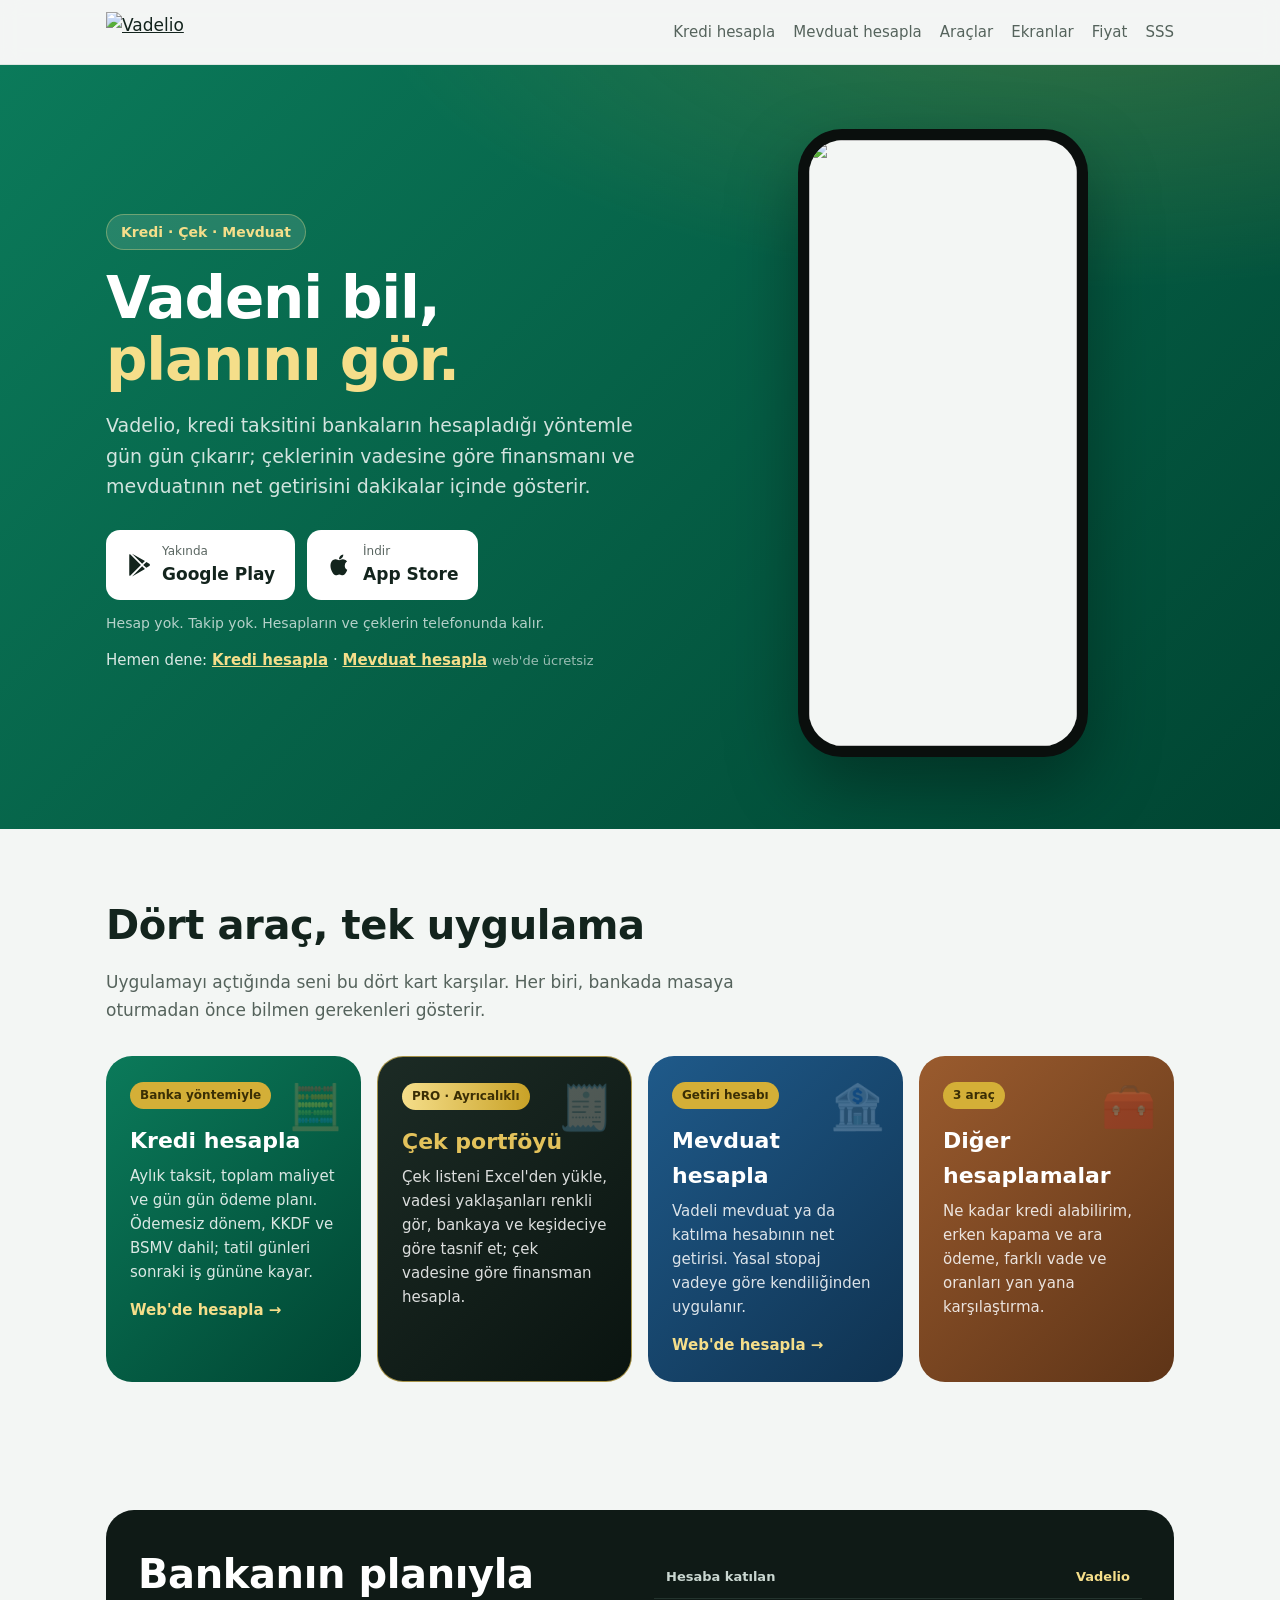
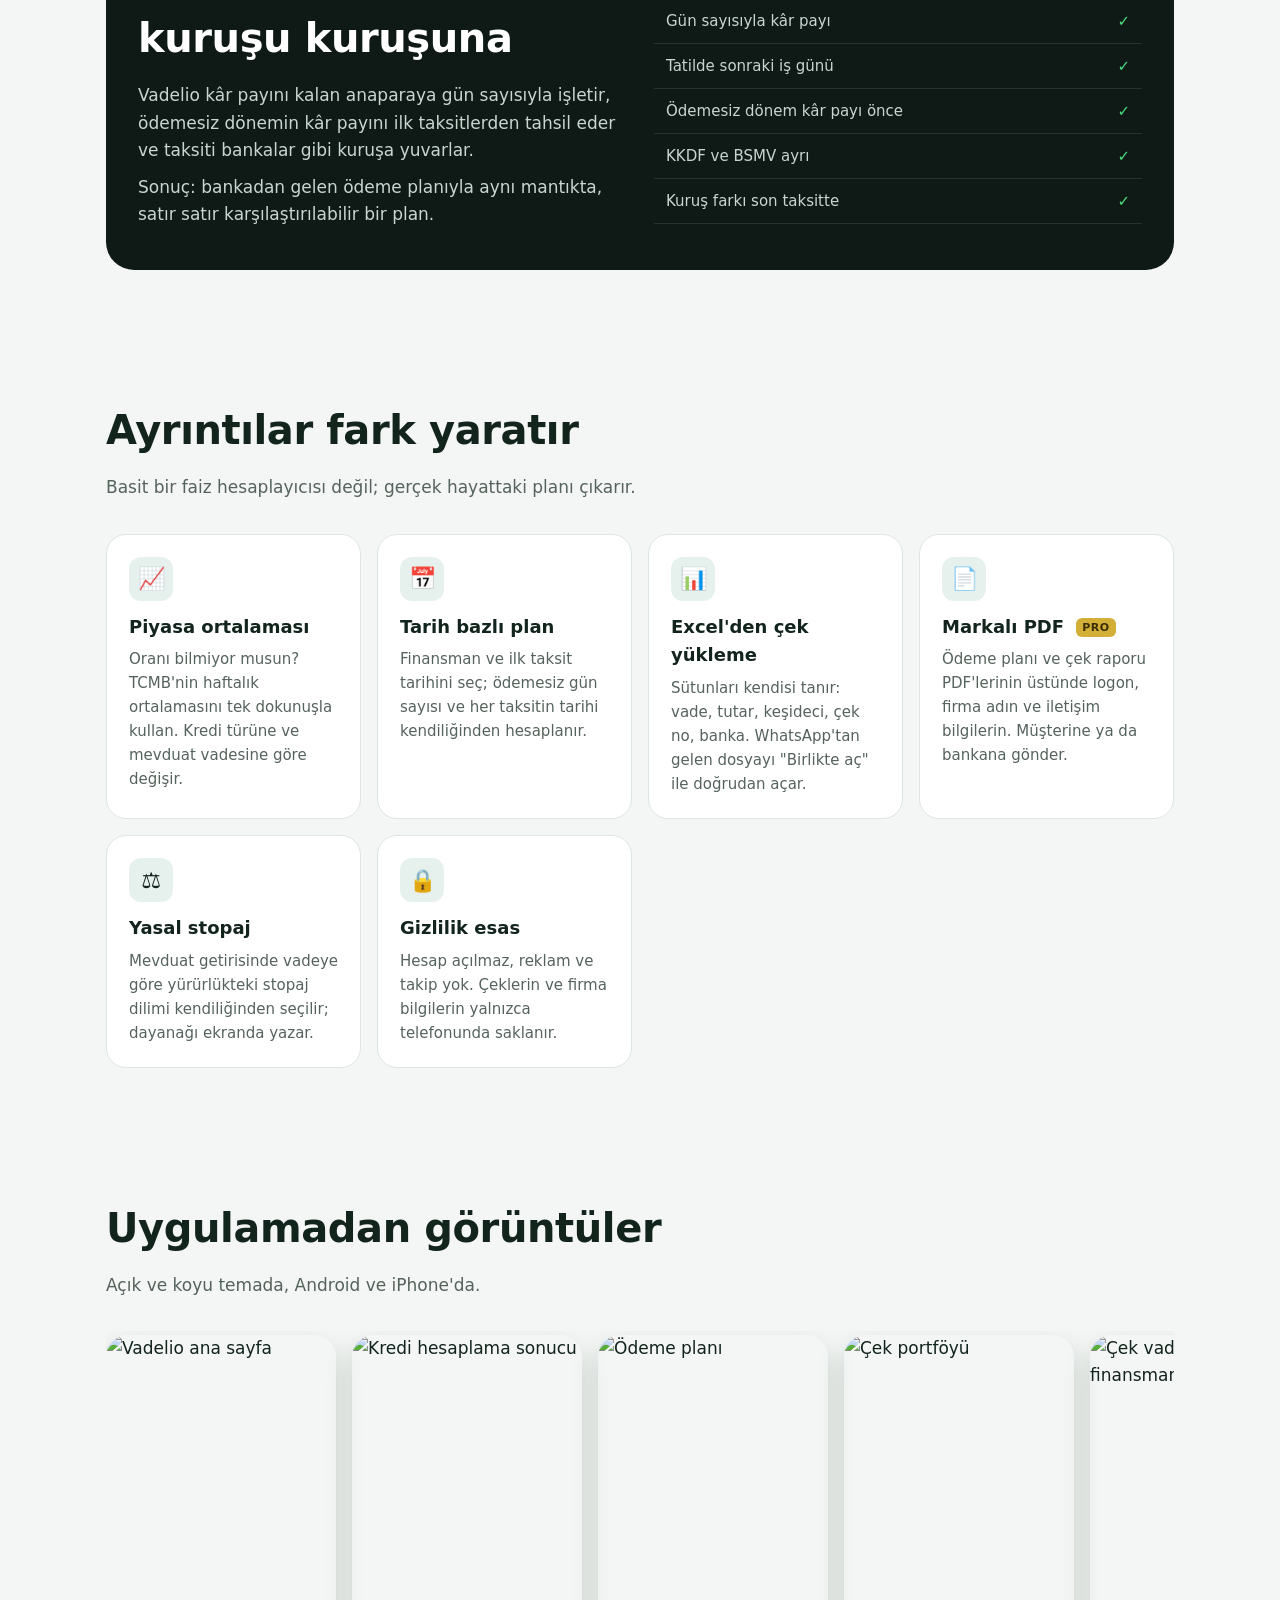
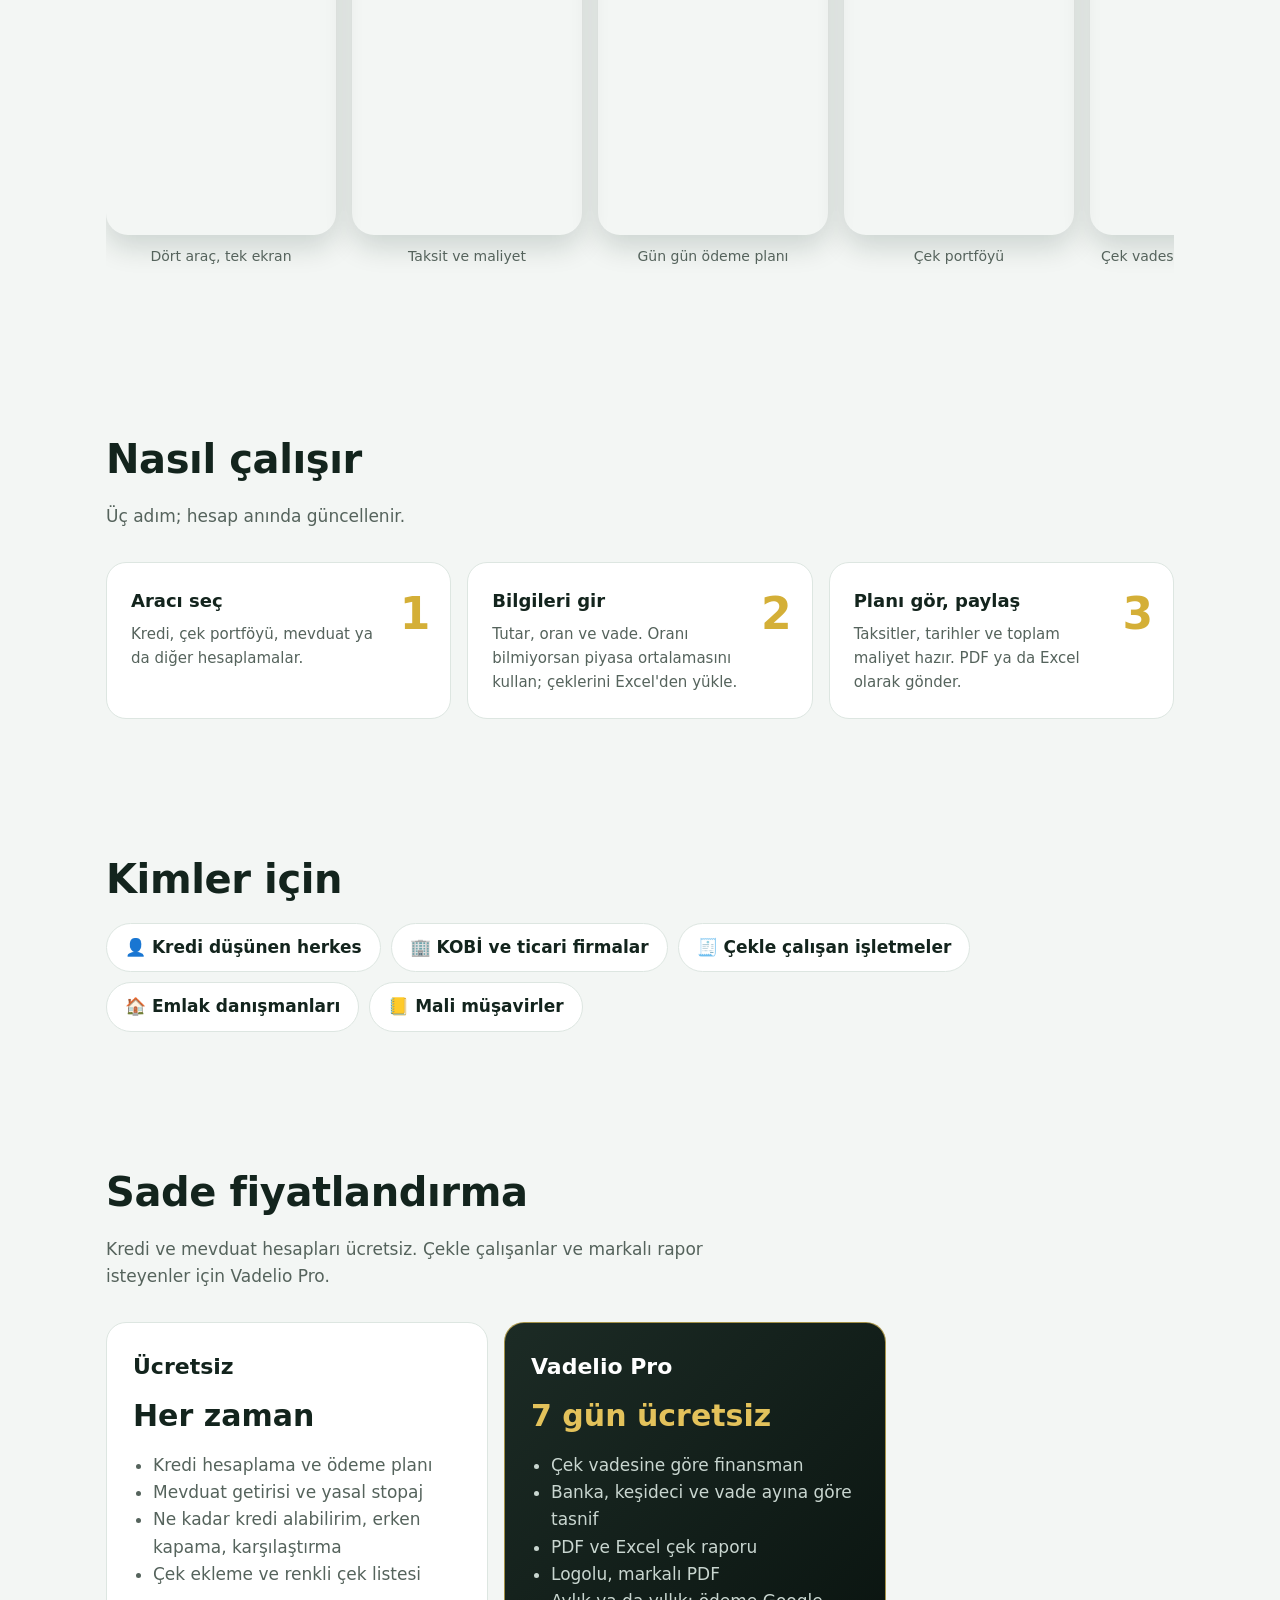
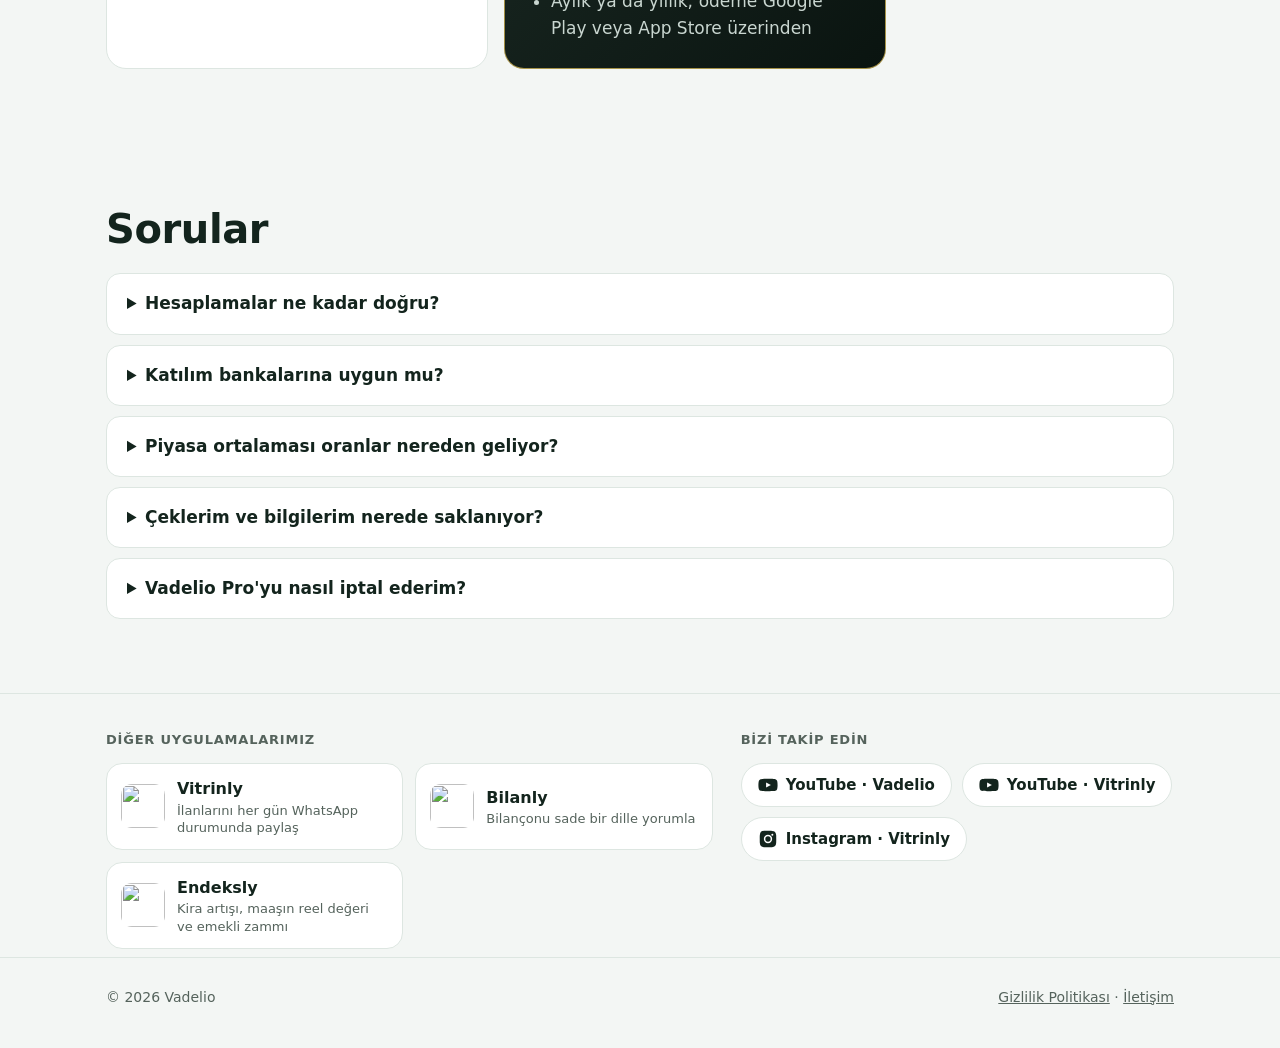
==== commit 376d0984: "Kardeş uygulamalar: 'Diğer uygulamalarımız' bölümüne Endeksly / dört site ortak Co-Authored-By: Clau" ====
--- a/public/index.html
+++ b/public/index.html
@@ -328,6 +328,7 @@
       <div class="apps">
         <a class="app" href="https://vitrinly.app/" target="_blank" rel="noopener"><img src="/apps/vitrinly.png" alt="" width="44" height="44"><div><b>Vitrinly</b><span>İlanlarını her gün WhatsApp durumunda paylaş</span></div></a>
         <a class="app" href="https://bilanly.app/" target="_blank" rel="noopener"><img src="/apps/bilanly.png" alt="" width="44" height="44"><div><b>Bilanly</b><span>Bilançonu sade bir dille yorumla</span></div></a>
+        <a class="app" href="https://endeksly.com/" target="_blank" rel="noopener"><img src="/apps/endeksly.png" alt="" width="44" height="44"><div><b>Endeksly</b><span>Kira artışı, maaşın reel değeri ve emekli zammı</span></div></a>
       </div>
     </div>
     <div>
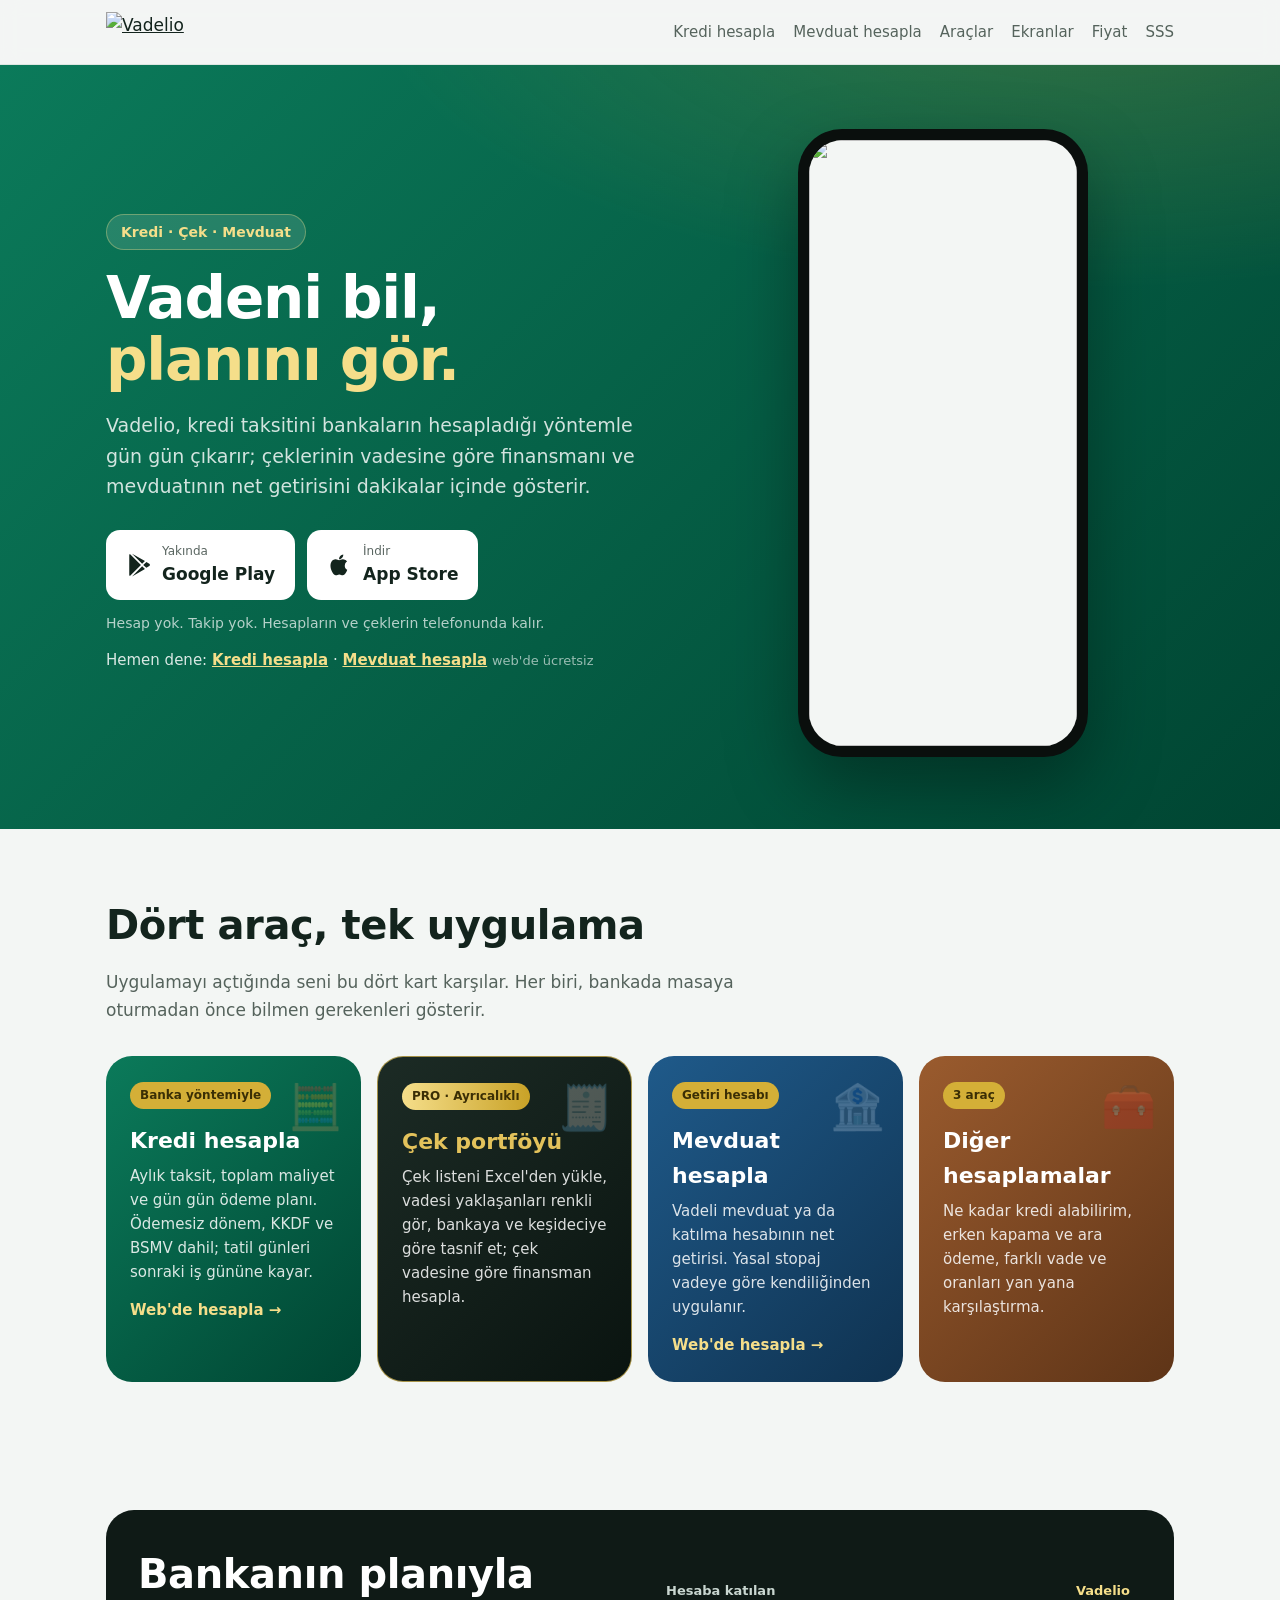
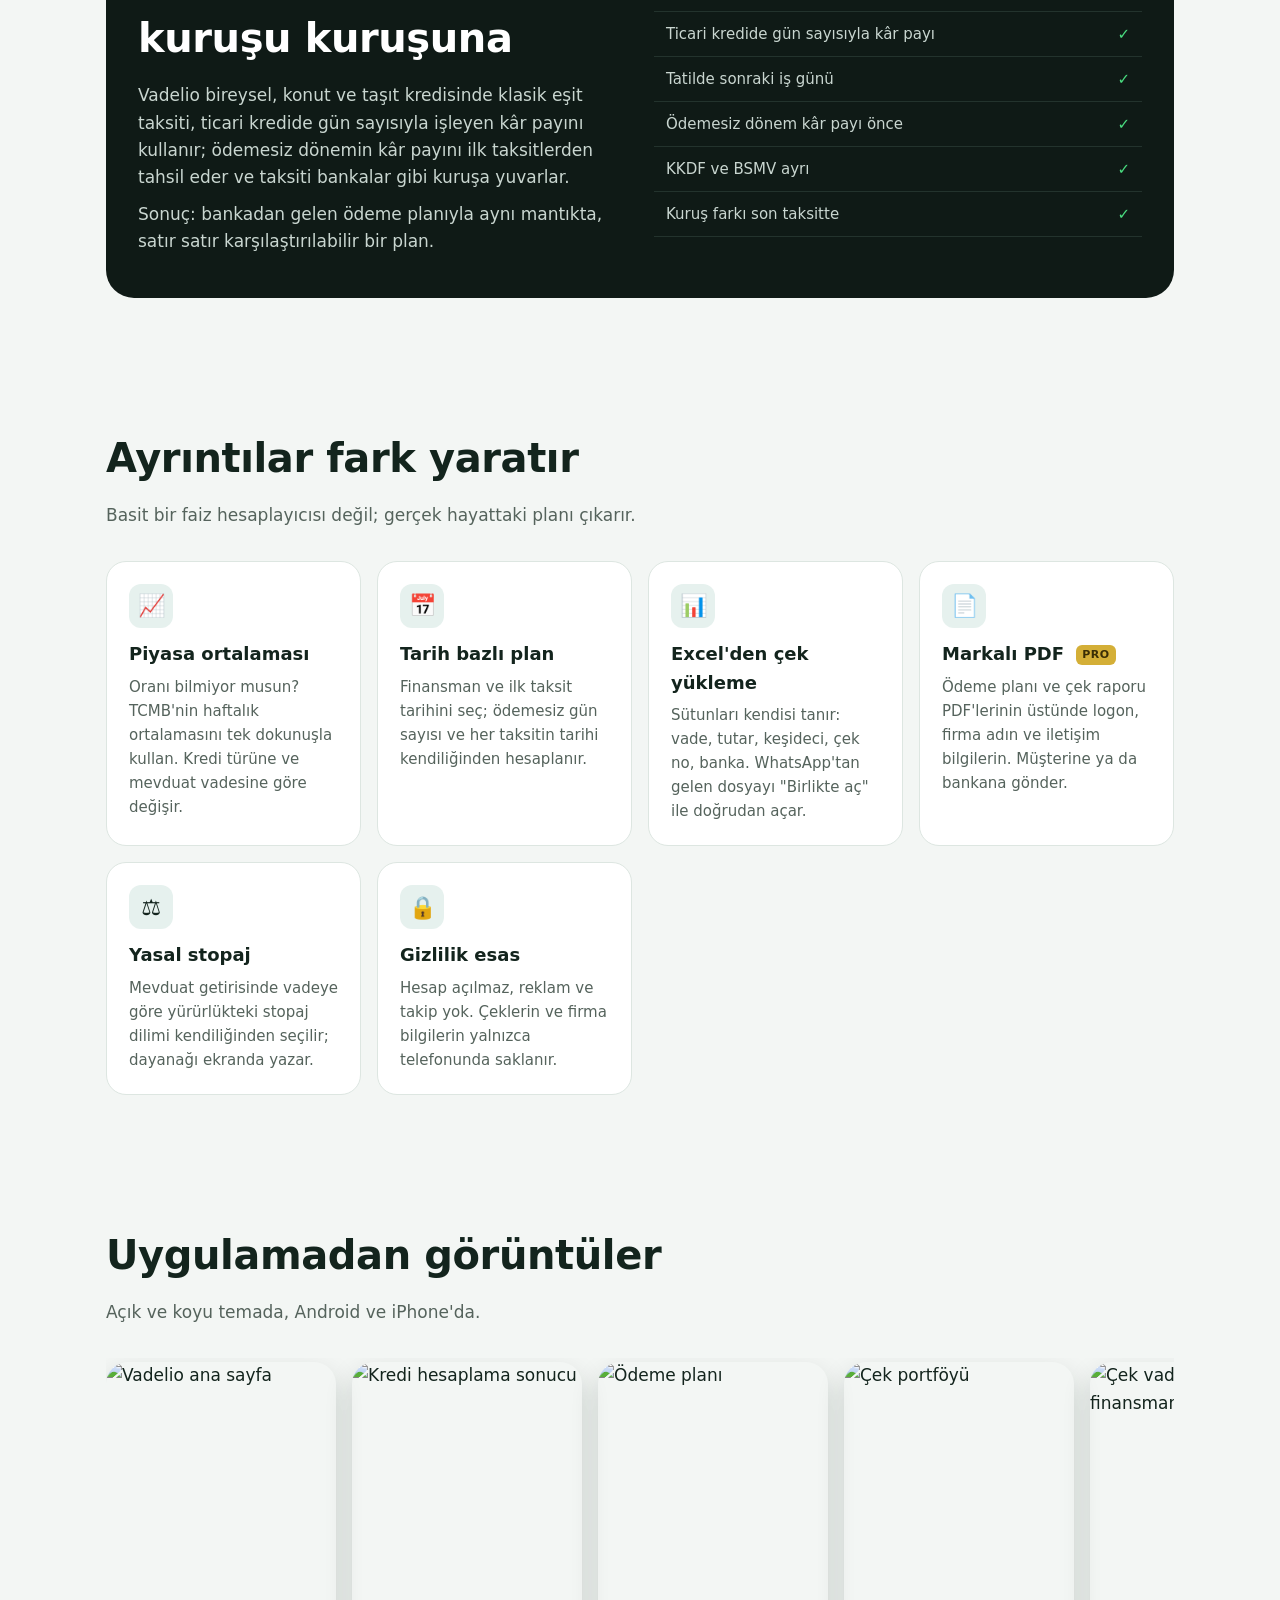
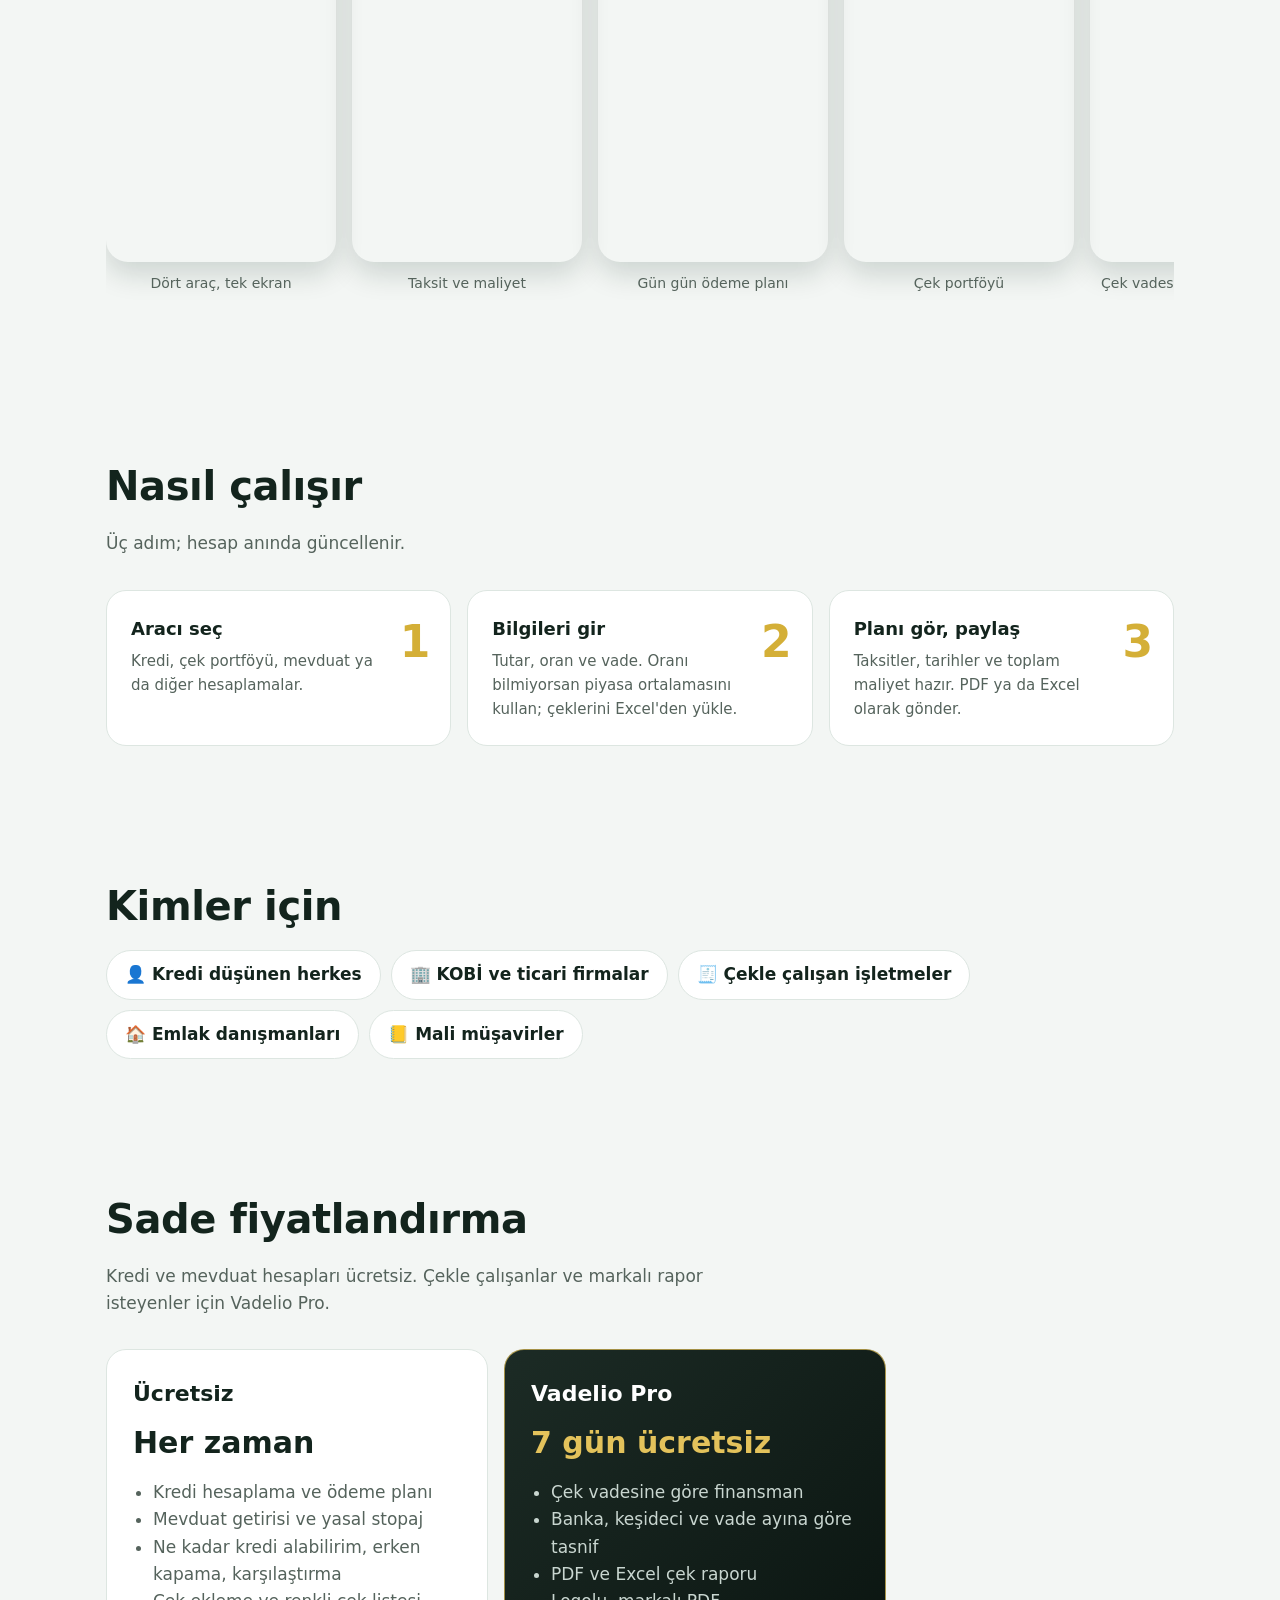
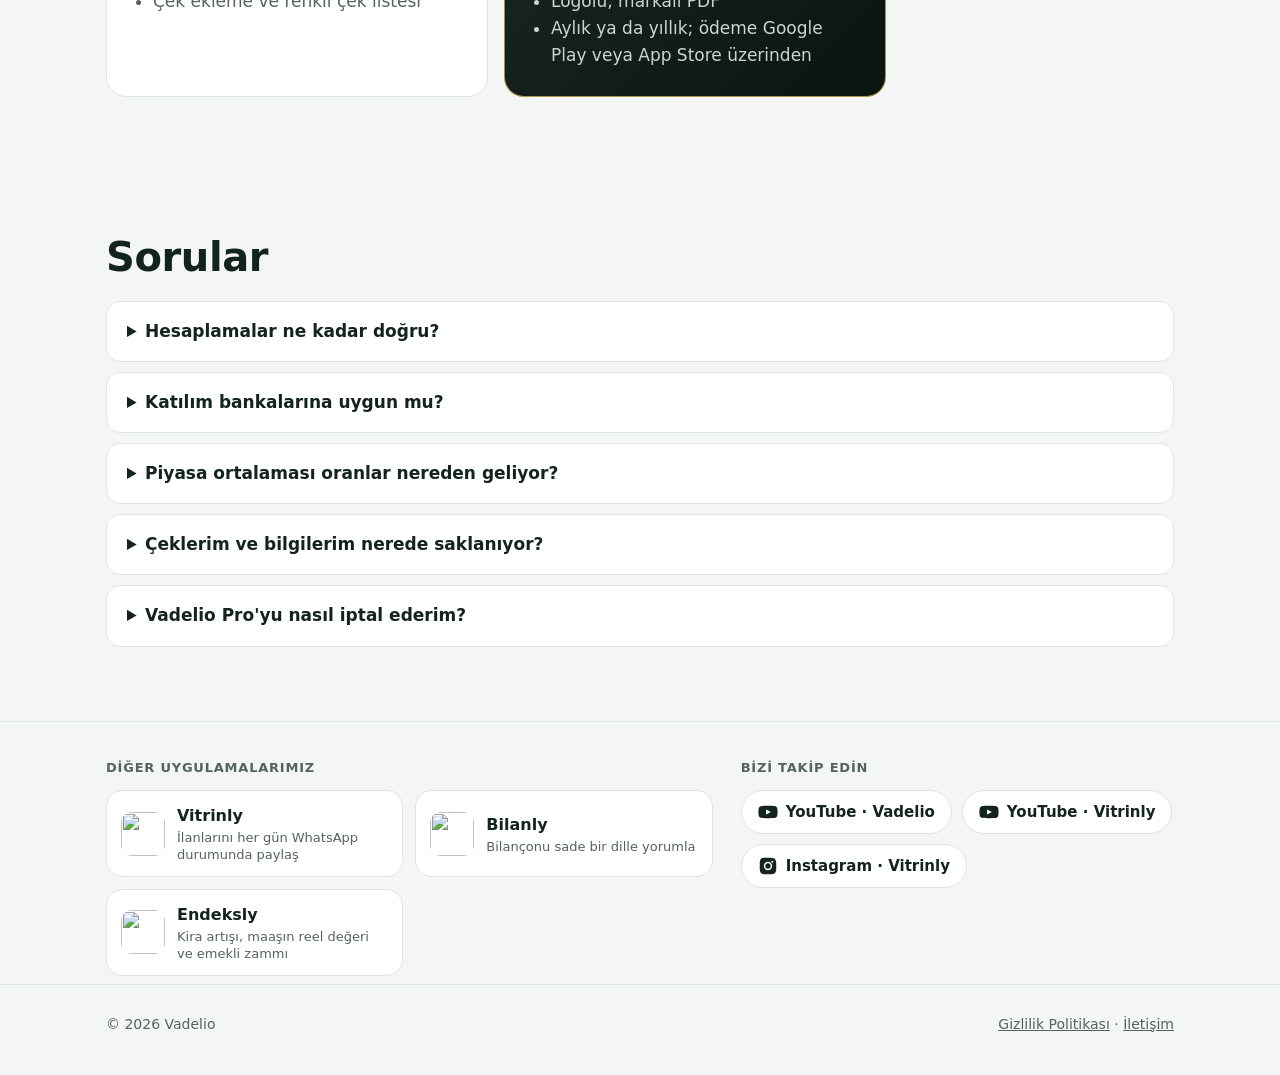
==== commit 38eb5712: "Web hesaplayıcı: bireysel, konut, taşıt klasik eşit taksit; ticari gün sayılı Co-Authored-By: Claude" ====
--- a/public/index.html
+++ b/public/index.html
@@ -225,13 +225,13 @@
       <div class="proof">
         <div>
           <h2>Bankanın planıyla kuruşu kuruşuna</h2>
-          <p>Vadelio kâr payını kalan anaparaya gün sayısıyla işletir, ödemesiz dönemin kâr payını ilk taksitlerden tahsil eder ve taksiti bankalar gibi kuruşa yuvarlar.</p>
+          <p>Vadelio bireysel, konut ve taşıt kredisinde klasik eşit taksiti, ticari kredide gün sayısıyla işleyen kâr payını kullanır; ödemesiz dönemin kâr payını ilk taksitlerden tahsil eder ve taksiti bankalar gibi kuruşa yuvarlar.</p>
           <p>Sonuç: bankadan gelen ödeme planıyla aynı mantıkta, satır satır karşılaştırılabilir bir plan.</p>
         </div>
         <table aria-label="Vadelio'nin hesaba kattıkları">
           <thead><tr><th>Hesaba katılan</th><th>Vadelio</th></tr></thead>
           <tbody>
-            <tr><td>Gün sayısıyla kâr payı</td><td class="ok">✓</td></tr>
+            <tr><td>Ticari kredide gün sayısıyla kâr payı</td><td class="ok">✓</td></tr>
             <tr><td>Tatilde sonraki iş günü</td><td class="ok">✓</td></tr>
             <tr><td>Ödemesiz dönem kâr payı önce</td><td class="ok">✓</td></tr>
             <tr><td>KKDF ve BSMV ayrı</td><td class="ok">✓</td></tr>
@@ -311,7 +311,7 @@
   <section id="sss">
     <div class="wrap">
       <h2>Sorular</h2>
-      <details><summary>Hesaplamalar ne kadar doğru?</summary><p>Vadelio bankaların eşit taksitli plan yöntemini kullanır: kâr payı gün sayısıyla işler, vergiler ayrı hesaplanır, taksit tarihleri tatil günlerine göre kayar. Yine de sonuçlar bilgilendirme amaçlıdır; kesin teklif için bankana danış.</p></details>
+      <details><summary>Hesaplamalar ne kadar doğru?</summary><p>Vadelio bankaların eşit taksitli plan yöntemini kullanır: her ay 30 gün sayılır (ticari kredide gerçek gün sayısı), vergiler ayrı hesaplanır, taksit tarihleri tatil günlerine göre kayar. Yine de sonuçlar bilgilendirme amaçlıdır; kesin teklif için bankana danış.</p></details>
       <details><summary>Katılım bankalarına uygun mu?</summary><p>Evet. Uygulama "faiz" yerine "kâr payı" dilini kullanır; ödemesiz dönem ve vergi hesabı katılım bankalarının planlarıyla aynı şekilde yapılır. Mevduatta katılma hesabı seçeneği de vardır.</p></details>
       <details><summary>Piyasa ortalaması oranlar nereden geliyor?</summary><p>Türkiye Cumhuriyet Merkez Bankası'nın her hafta yayımladığı, bankaların yeni kredilere ve mevduata uyguladığı ağırlıklı ortalama oranlardan. Size özel teklif farklı olabilir.</p></details>
       <details><summary>Çeklerim ve bilgilerim nerede saklanıyor?</summary><p>Yalnızca telefonunda. Yüklediğin Excel dosyaları cihazda okunur, hiçbir sunucuya gönderilmez. Hesap açman gerekmez.</p></details>
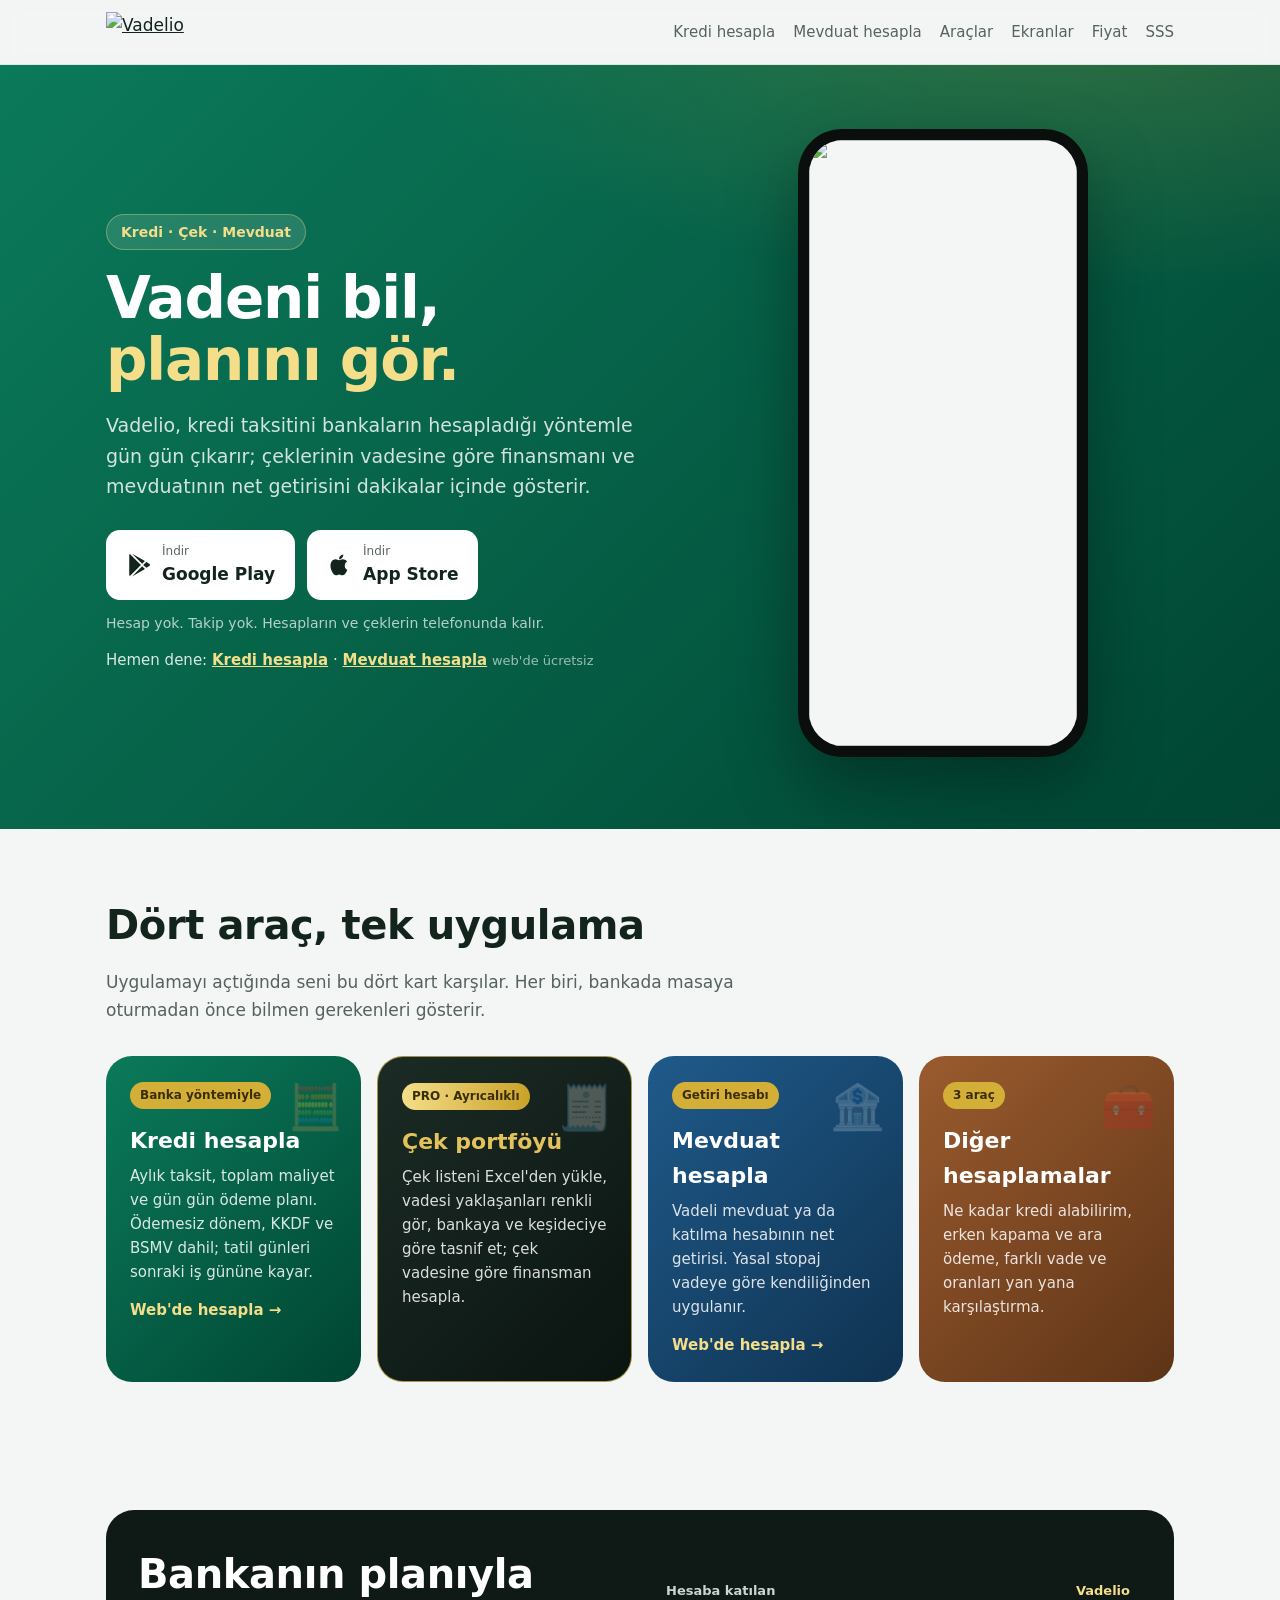
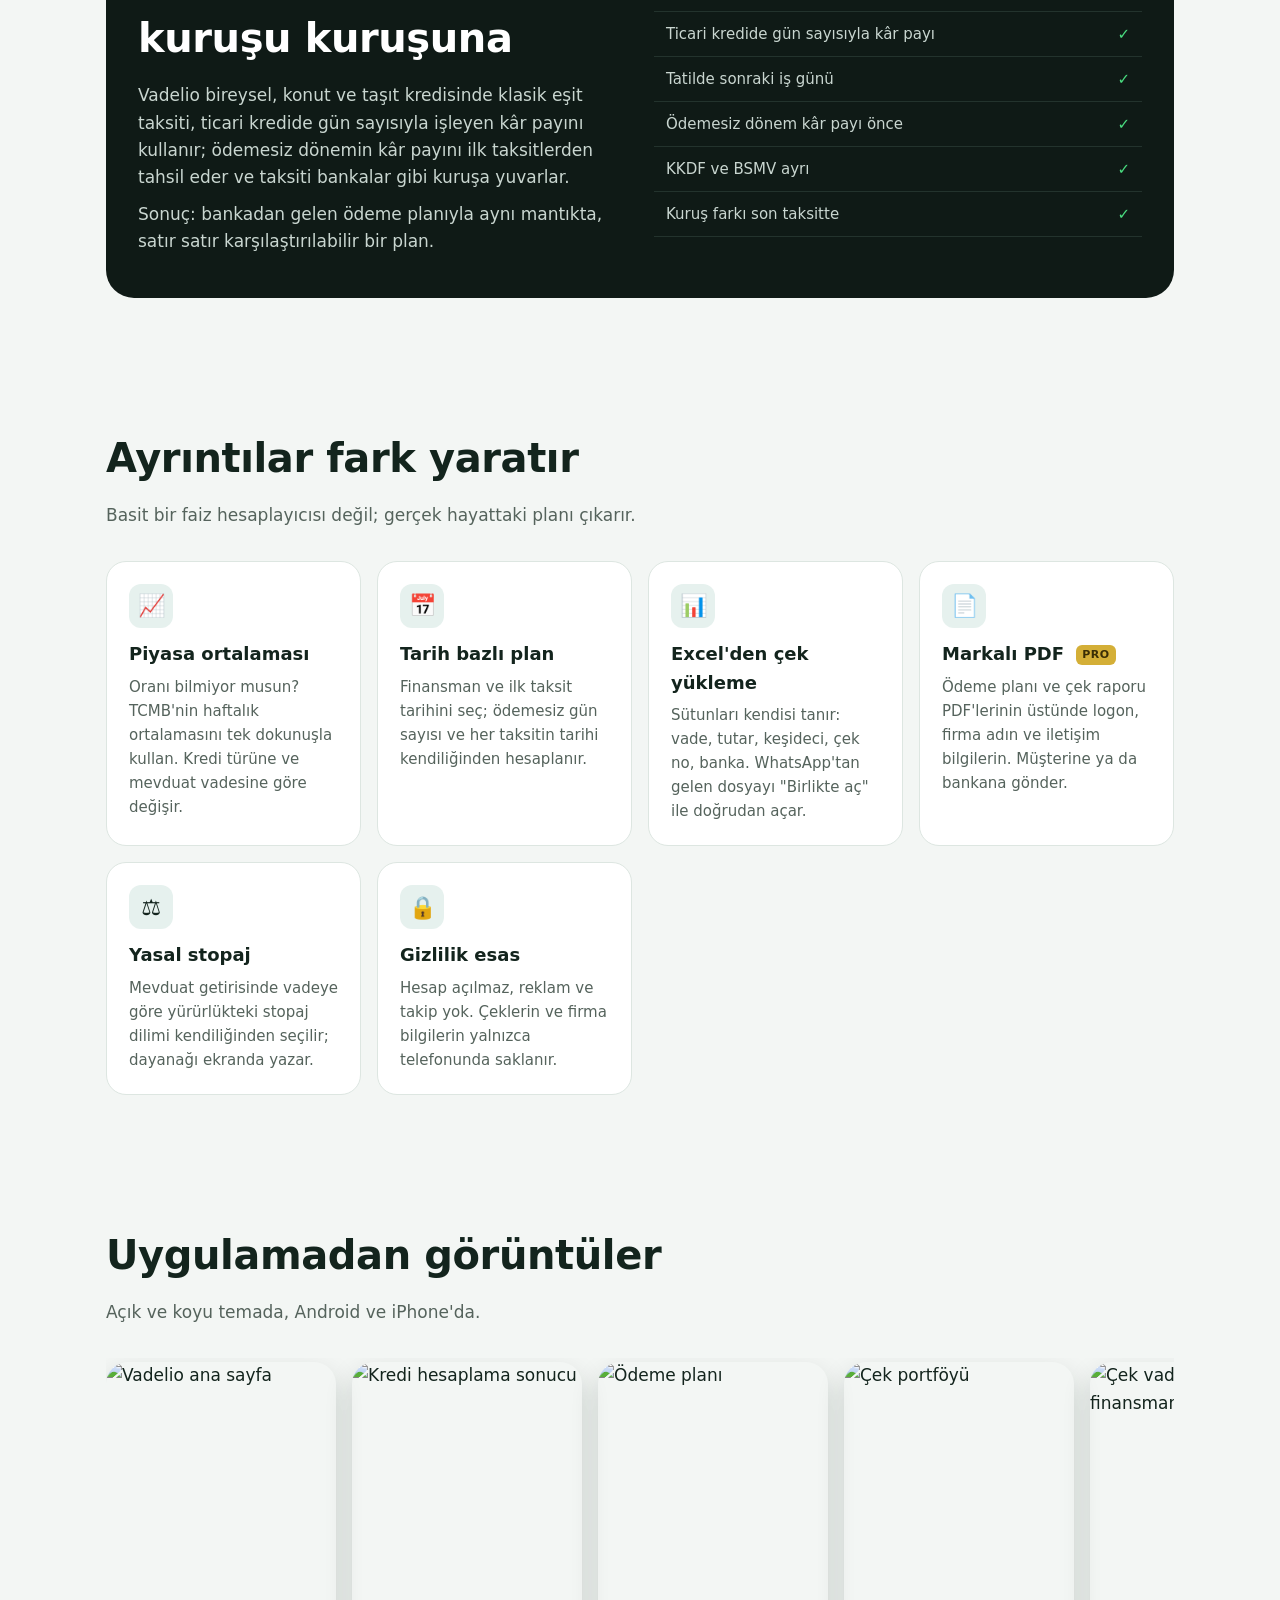
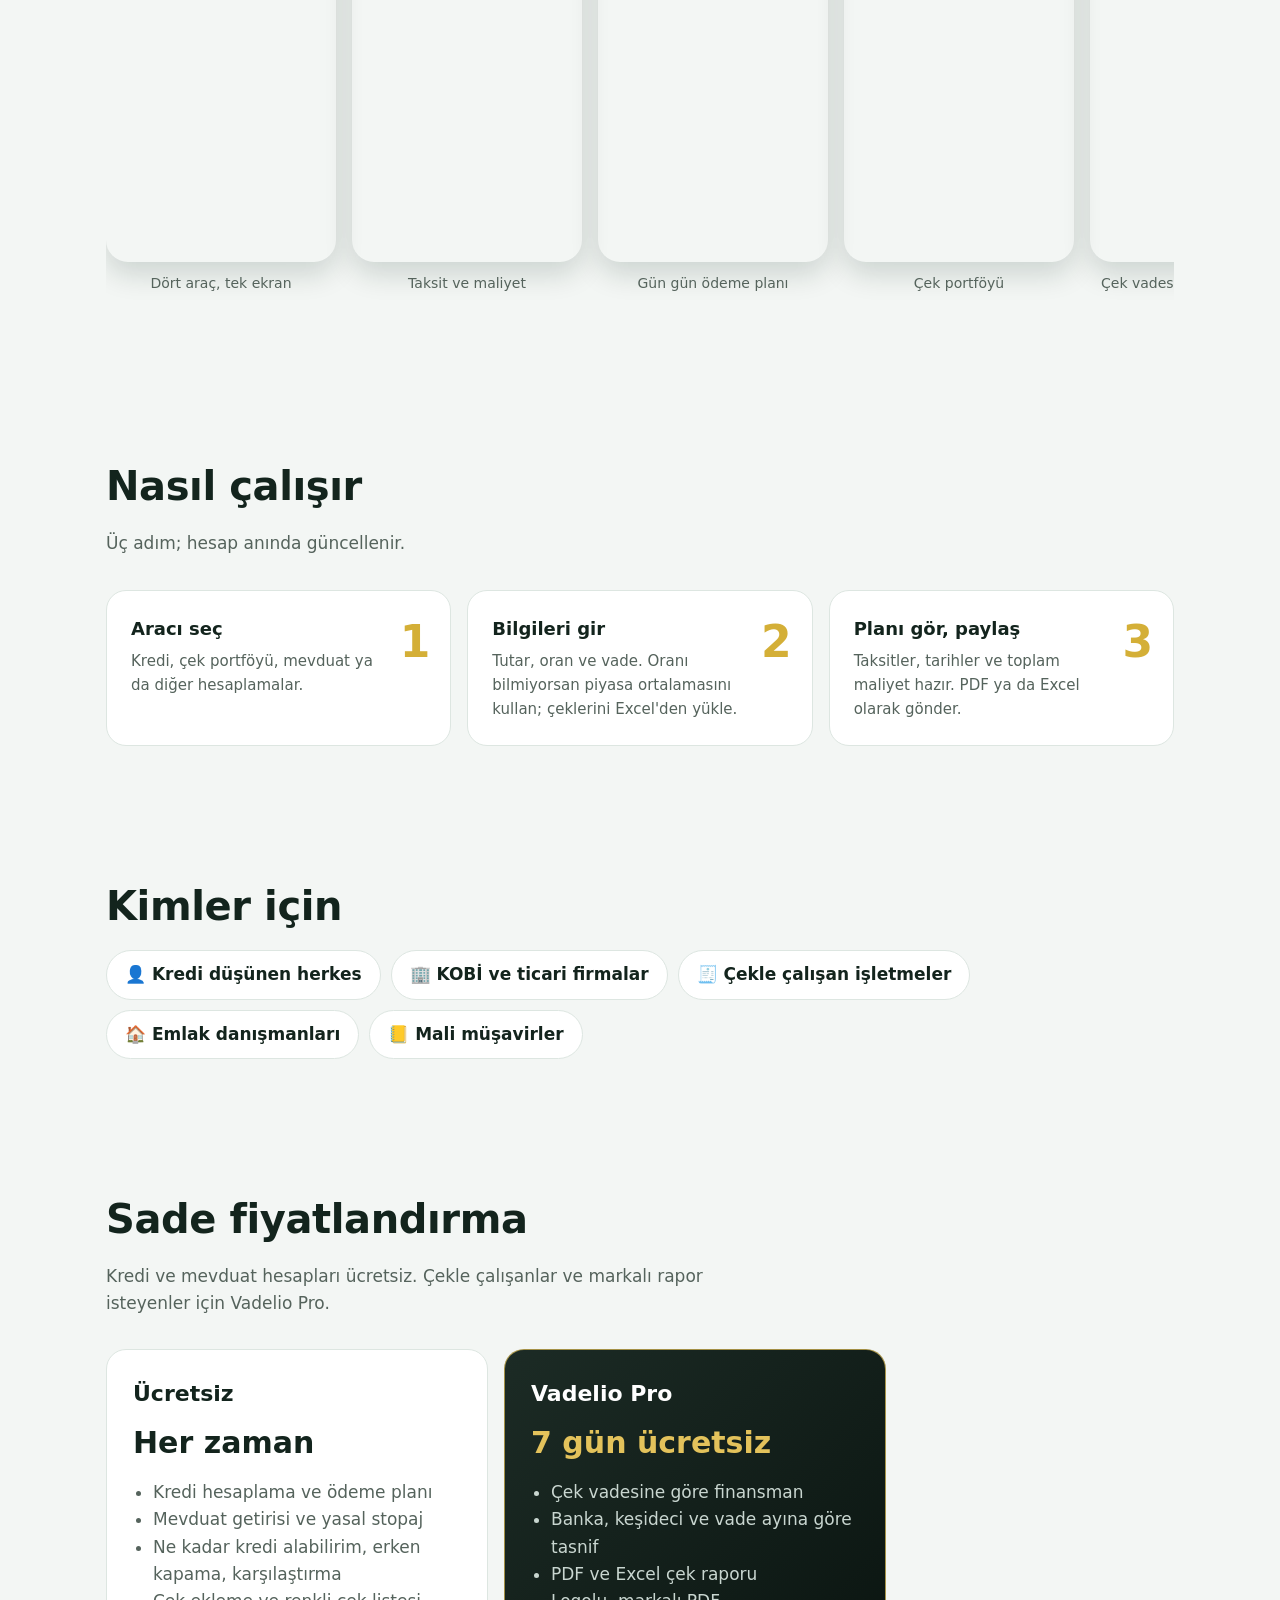
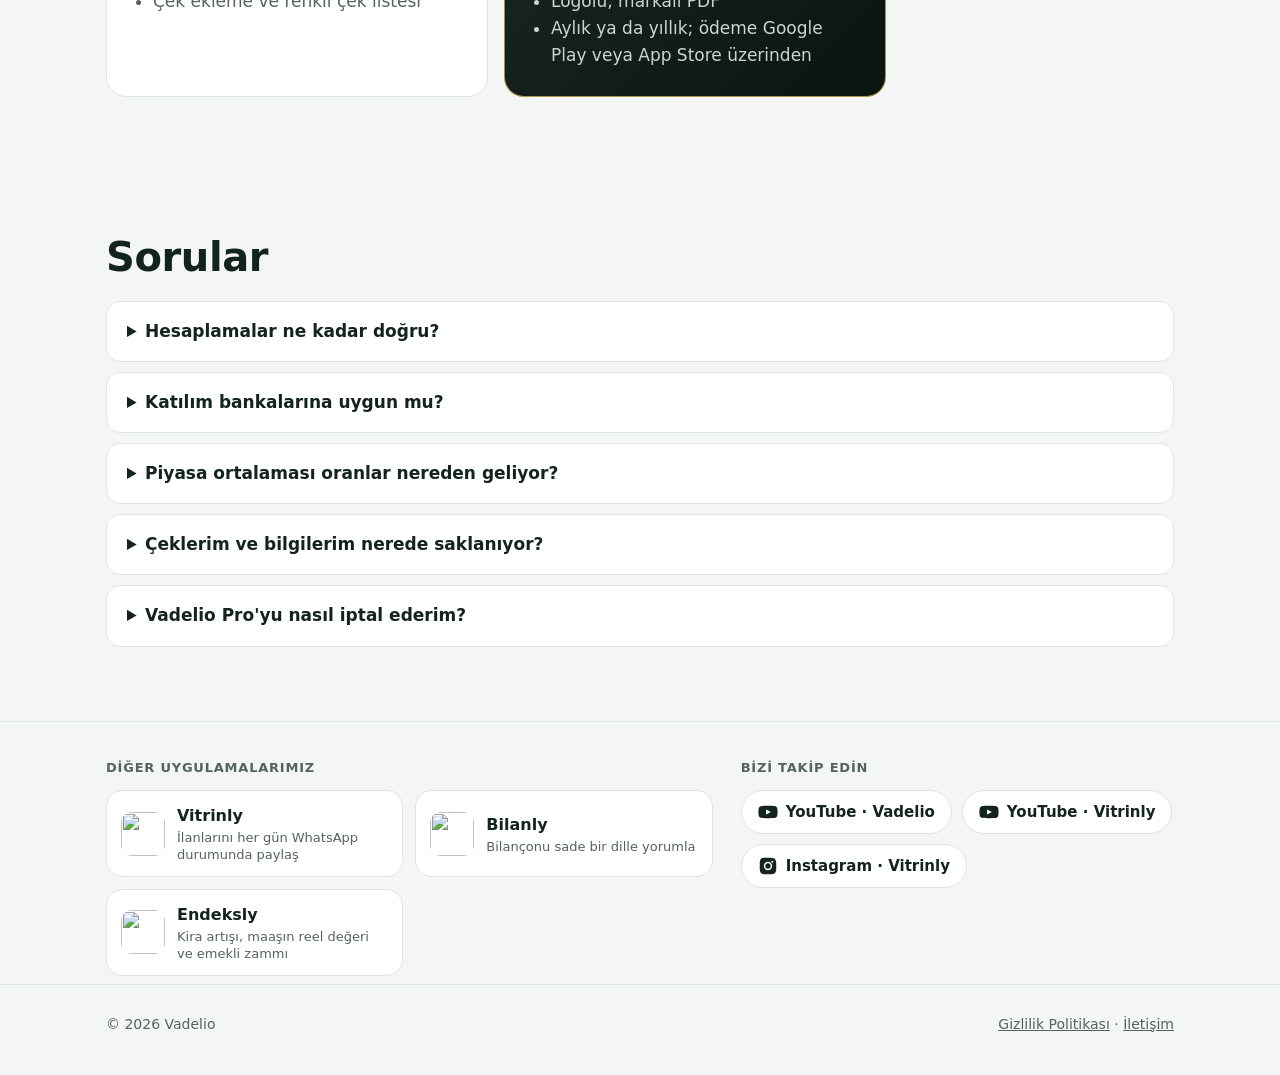
==== commit bea21270: "Google Play bağlantısı: Vadelio yayında Co-Authored-By: Claude Opus 5.5 <noreply@anthropic.com>" ====
--- a/public/index.html
+++ b/public/index.html
@@ -184,9 +184,9 @@
         <h1>Vadeni bil, <em>planını gör.</em></h1>
         <p class="lead">Vadelio, kredi taksitini bankaların hesapladığı yöntemle gün gün çıkarır; çeklerinin vadesine göre finansmanı ve mevduatının net getirisini dakikalar içinde gösterir.</p>
         <div class="cta">
-          <a class="store" href="#" aria-disabled="true">
+          <a class="store" href="https://play.google.com/store/apps/details?id=com.mahsunse.kredifinansmanhesaplama" rel="noopener">
             <svg viewBox="0 0 24 24" aria-hidden="true"><path d="M3.6 1.8 13.8 12 3.6 22.2c-.4-.2-.6-.6-.6-1.1V2.9c0-.5.2-.9.6-1.1Zm11.3 11.3 2.6 2.6-11.9 6.8 9.3-9.4Zm3.9-3.9 2.7 1.6c.8.5.8 1.7 0 2.2l-2.7 1.6-2.9-2.6 2.9-2.8ZM5.6 1.5l11.9 6.8-2.6 2.6-9.3-9.4Z"/></svg>
-            <span><small>Yakında</small>Google Play</span>
+            <span><small>İndir</small>Google Play</span>
           </a>
           <a class="store" href="https://apps.apple.com/tr/app/vadelio-kredi-%C3%A7ek-hesaplama/id6828172101" rel="noopener">
             <svg viewBox="0 0 24 24" aria-hidden="true"><path d="M16.4 12.6c0-2.5 2-3.7 2.1-3.8-1.2-1.7-3-1.9-3.6-2-1.5-.2-3 .9-3.7.9-.8 0-2-.9-3.2-.9-1.7 0-3.2 1-4 2.5-1.7 3-.4 7.4 1.2 9.8.8 1.2 1.8 2.5 3 2.4 1.2 0 1.7-.8 3.1-.8 1.5 0 1.9.8 3.2.8 1.3 0 2.1-1.2 2.9-2.4.9-1.4 1.3-2.7 1.3-2.8-.1 0-2.3-.9-2.3-3.7ZM14 5.2c.7-.8 1.1-1.9 1-3-1 0-2.1.7-2.8 1.5-.6.7-1.2 1.8-1 2.9 1.1.1 2.1-.6 2.8-1.4Z"/></svg>
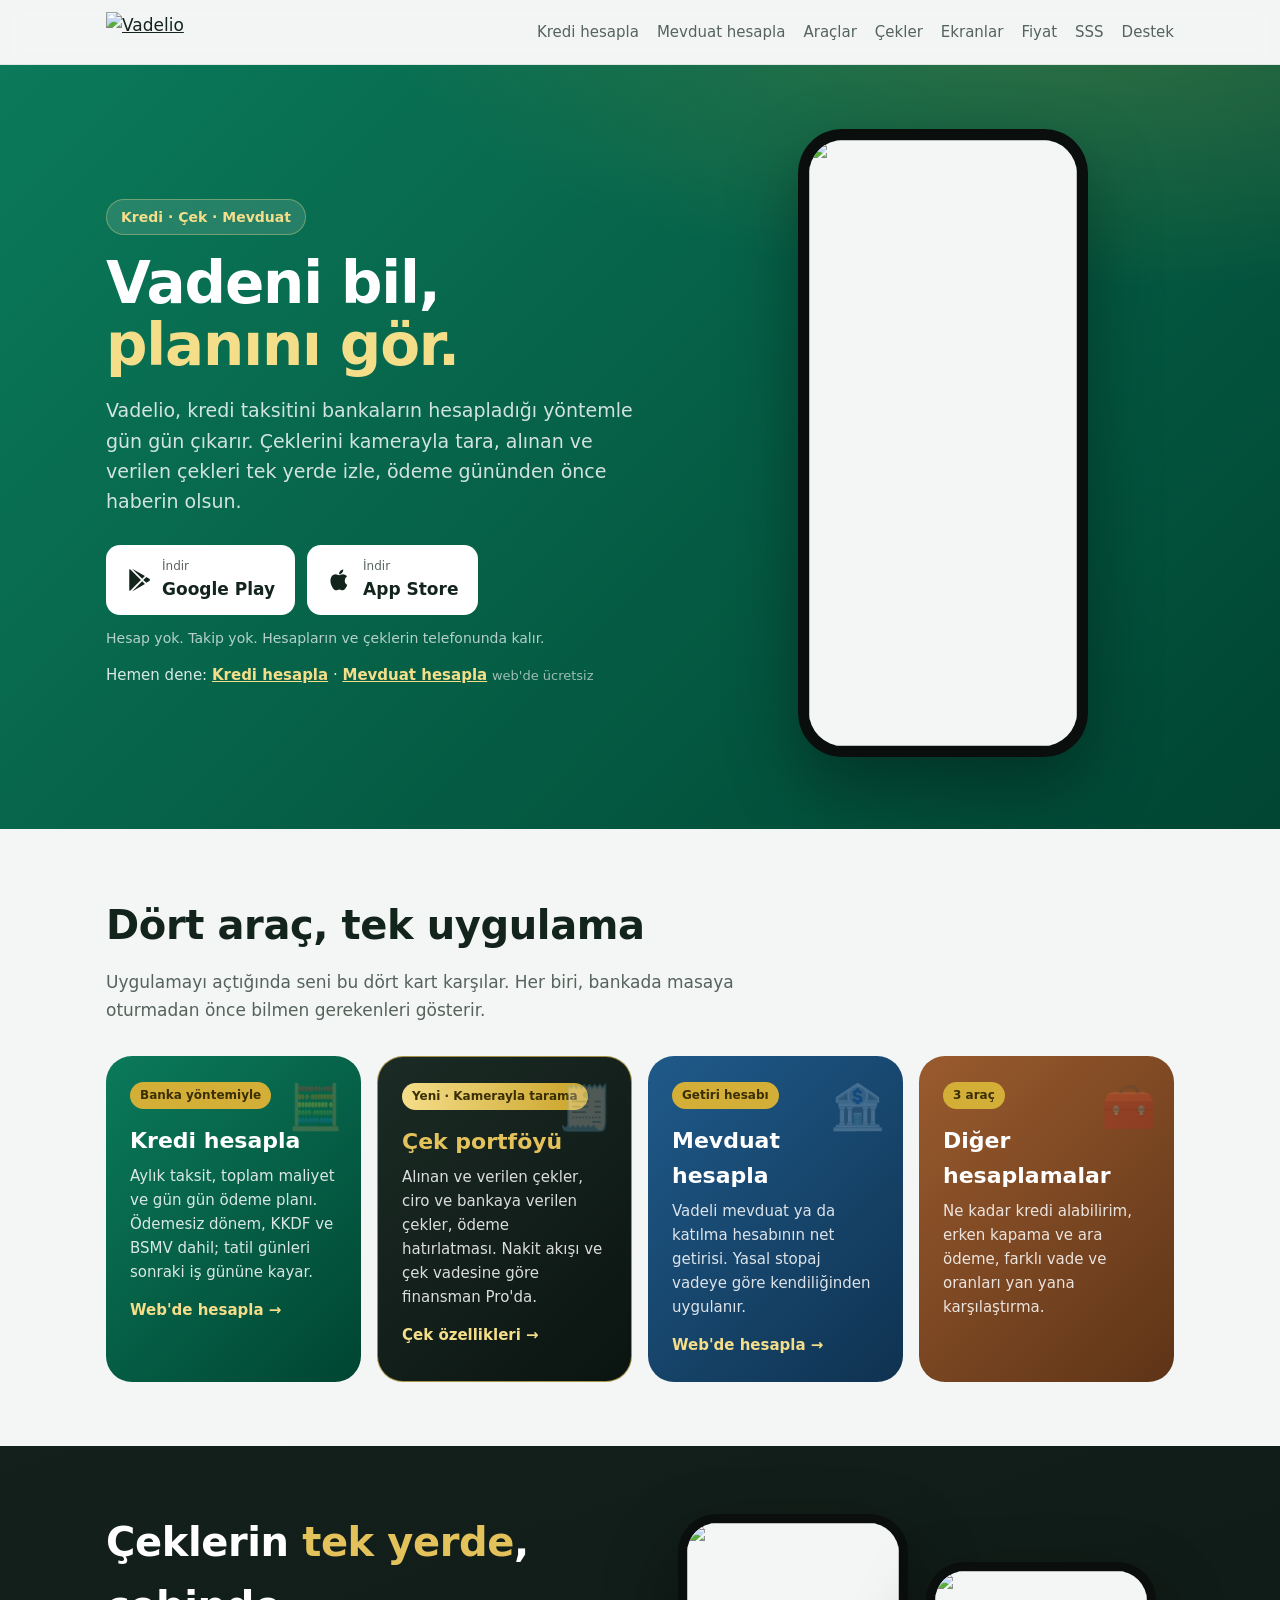
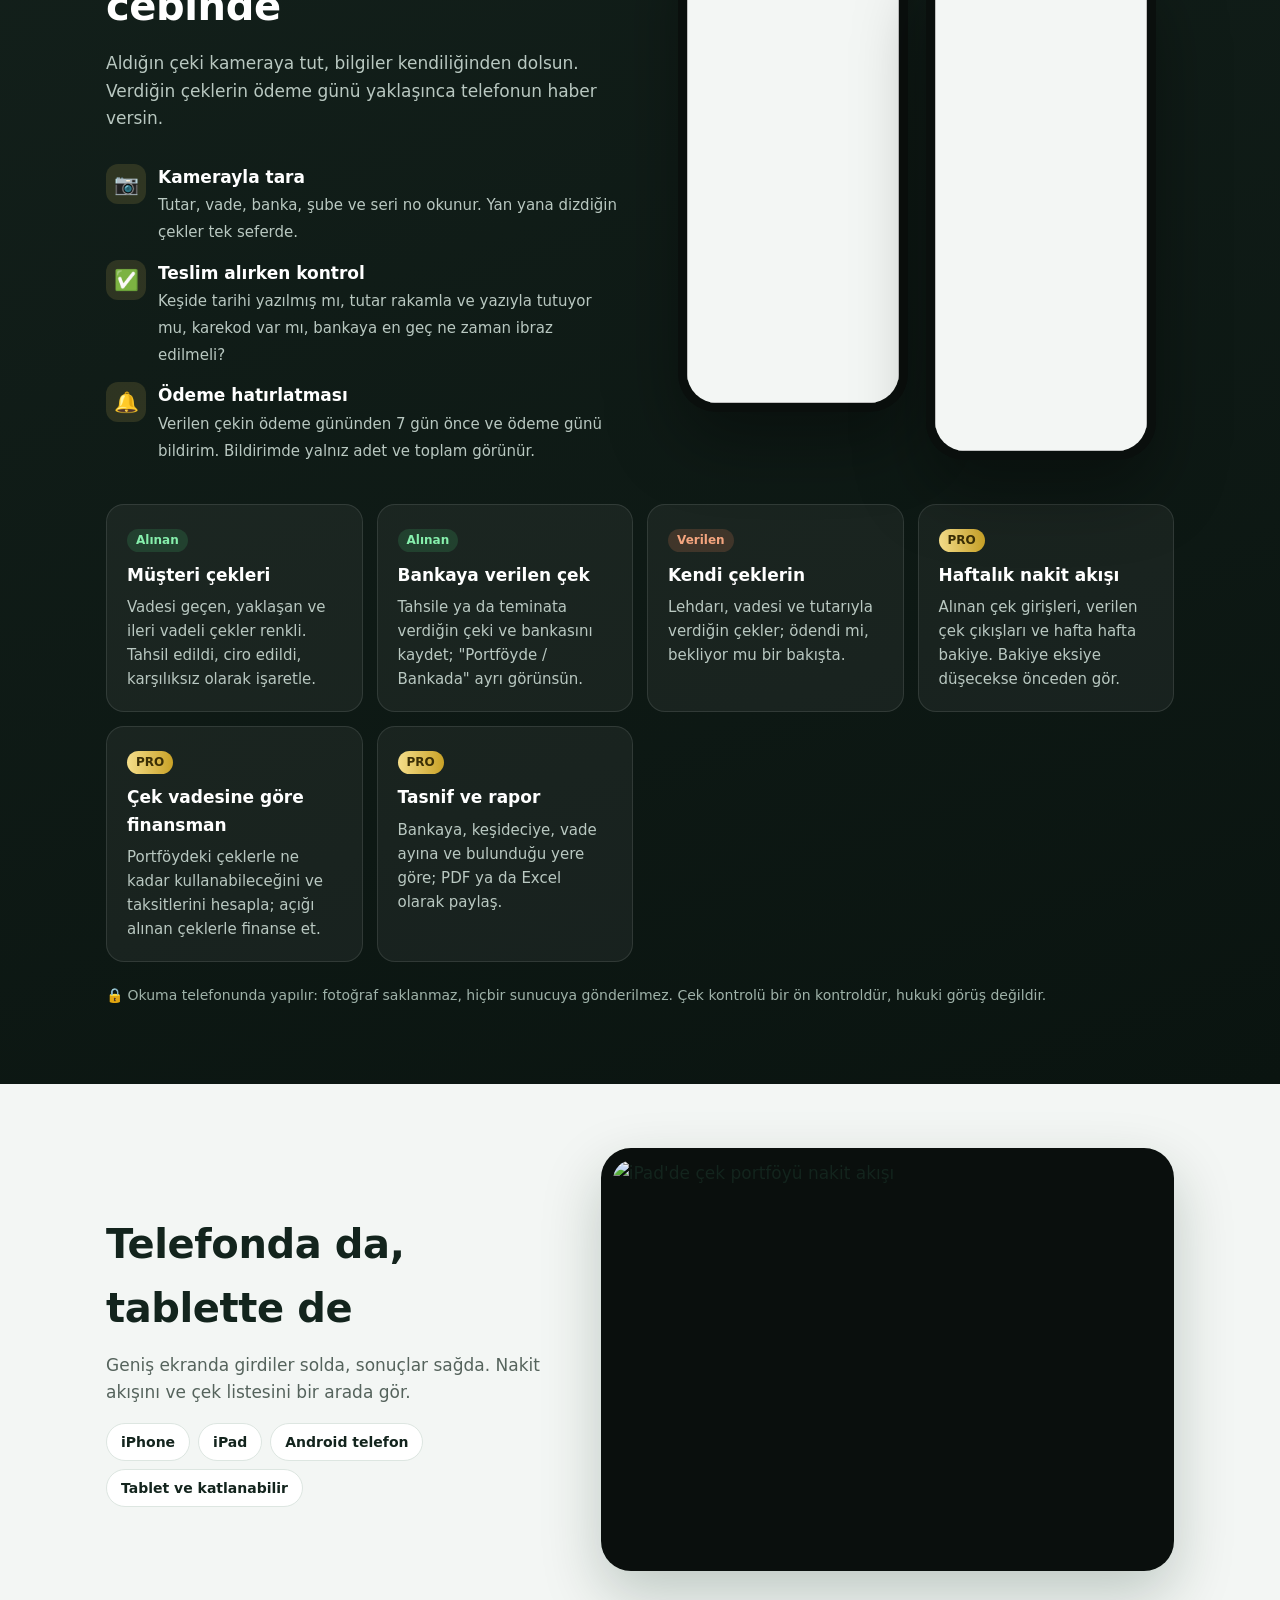
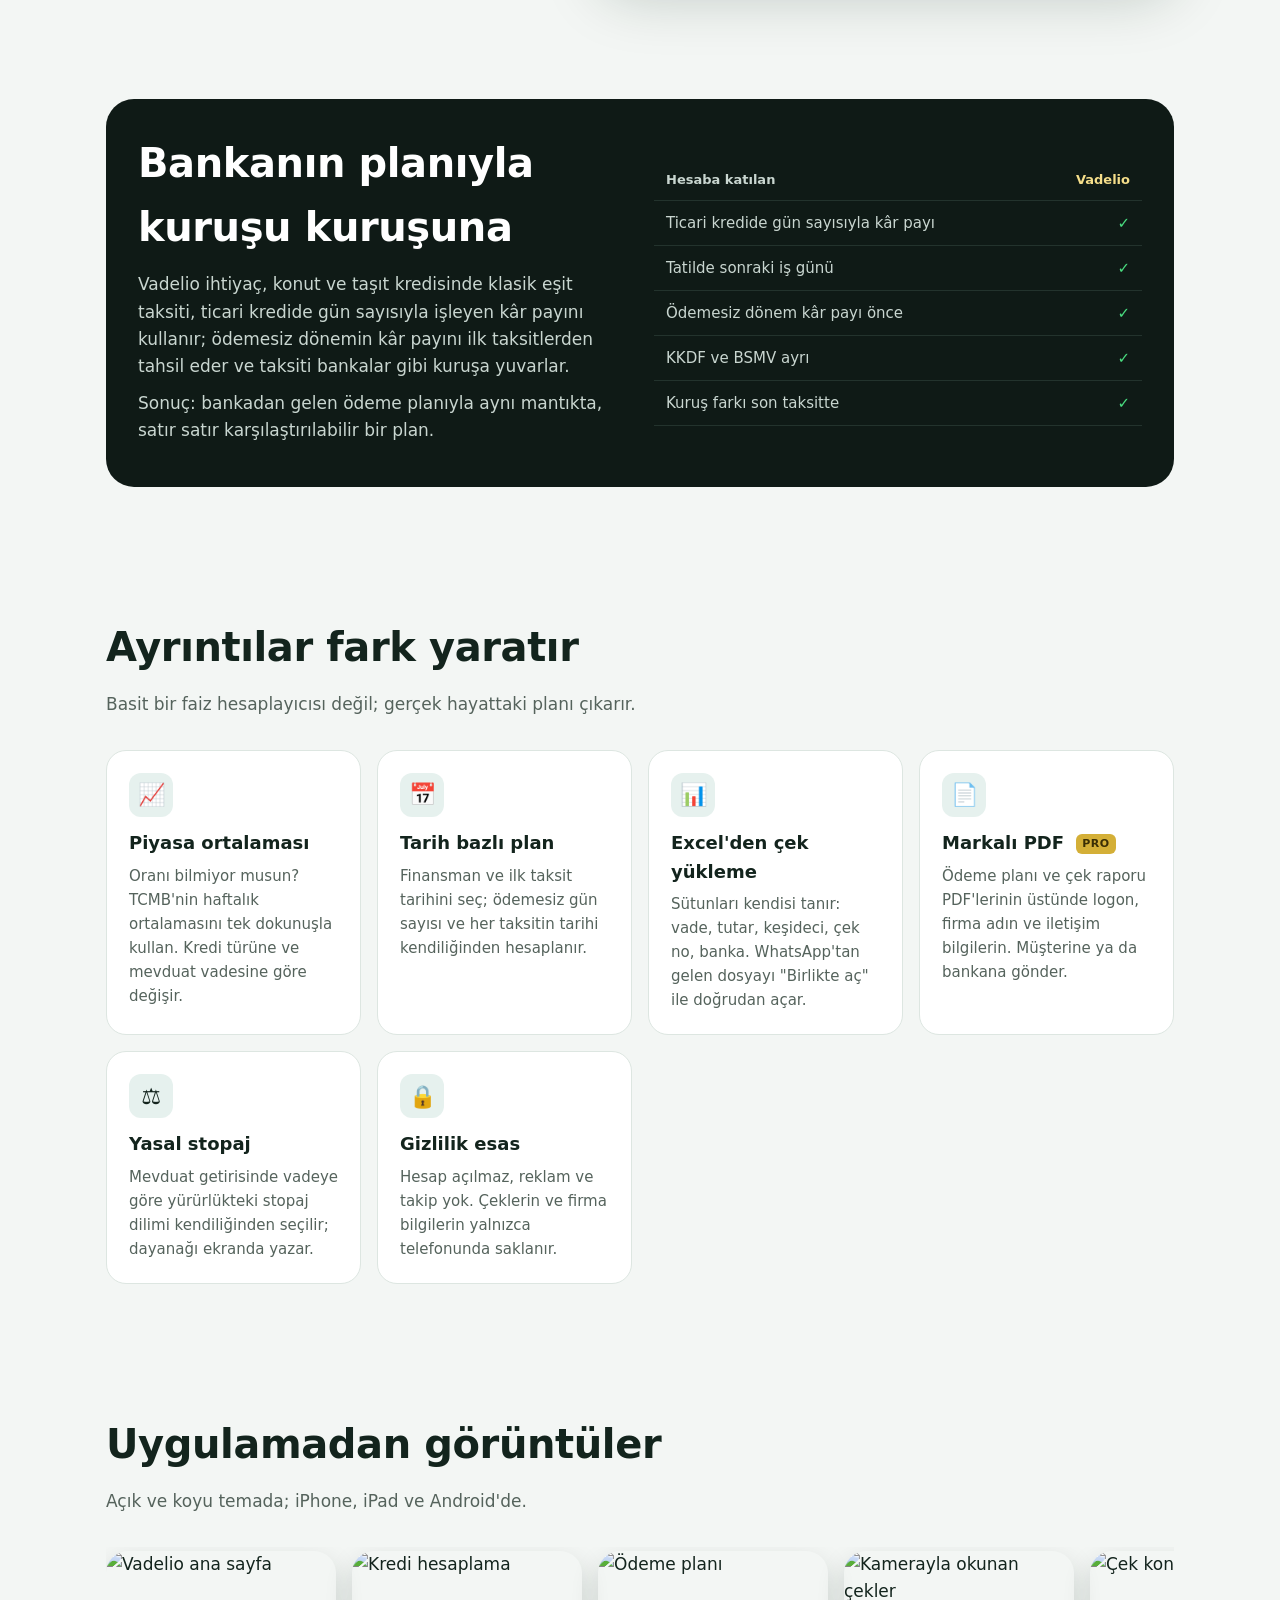
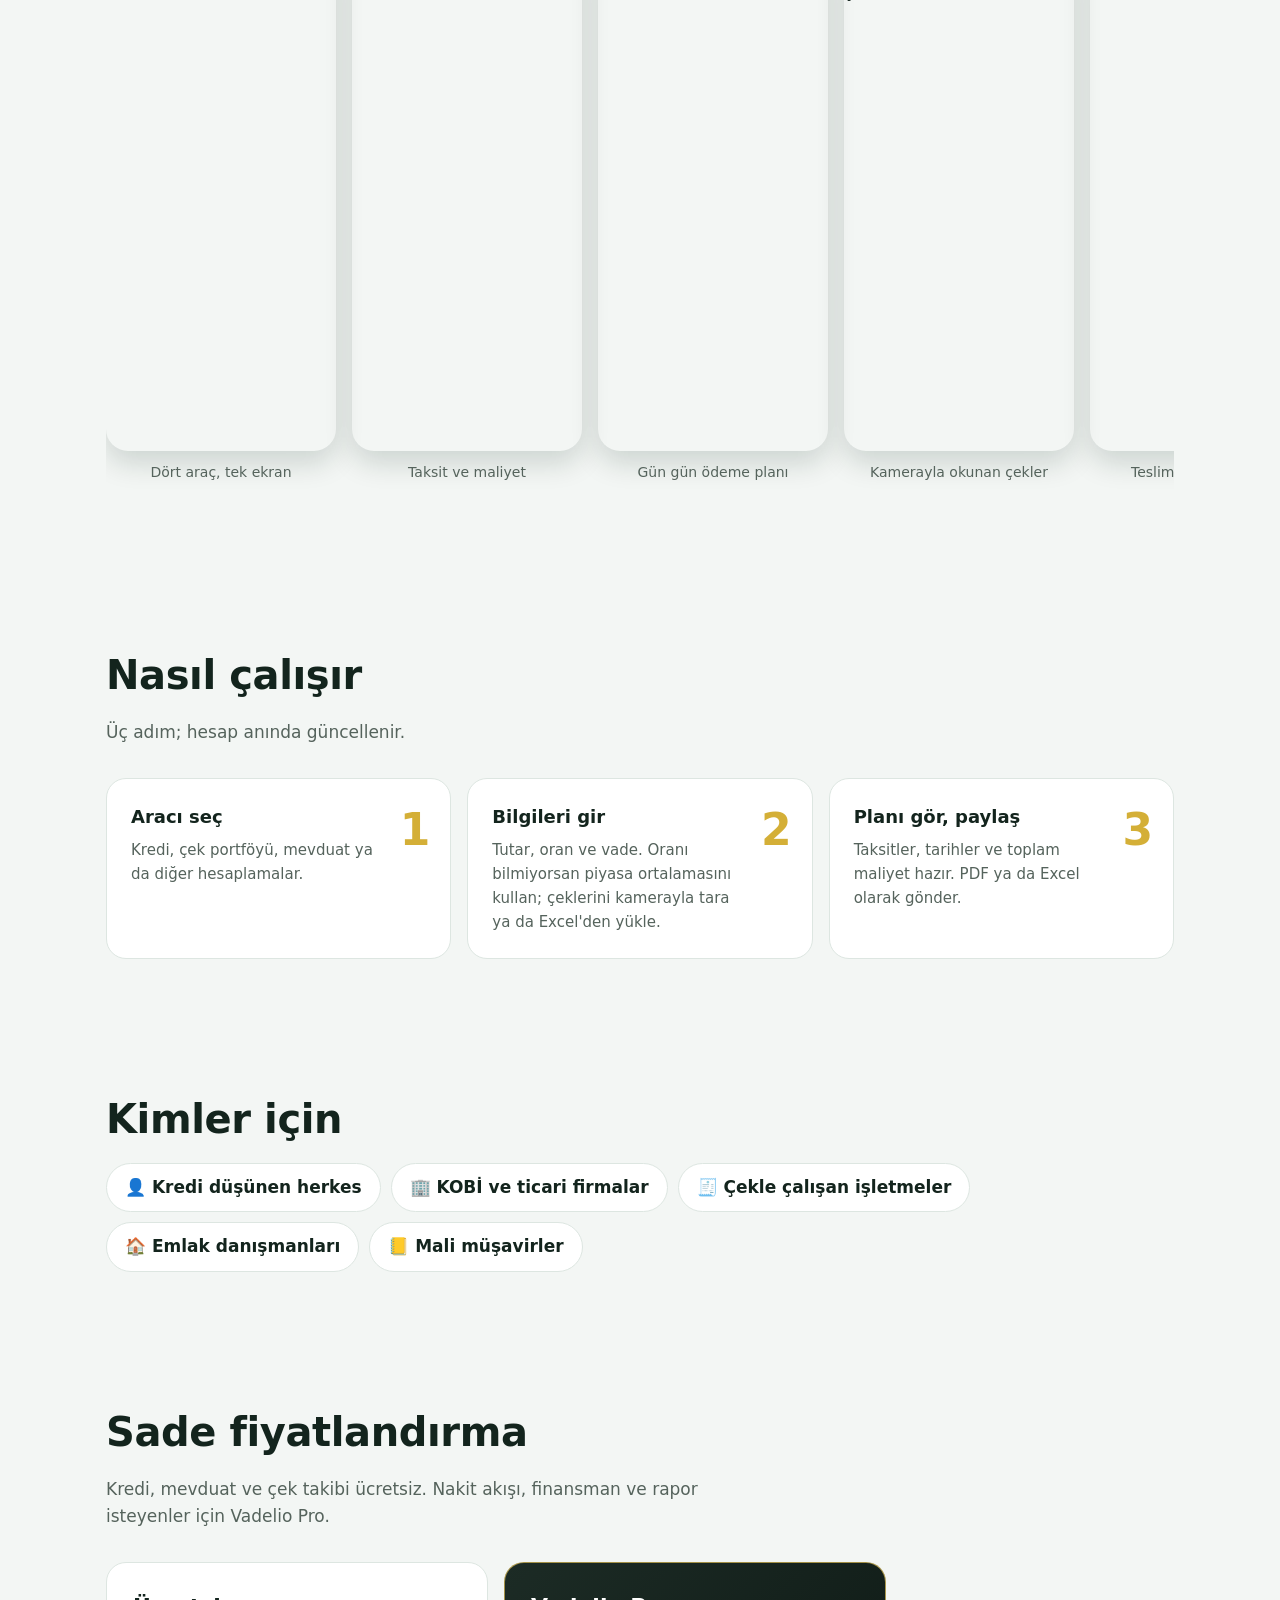
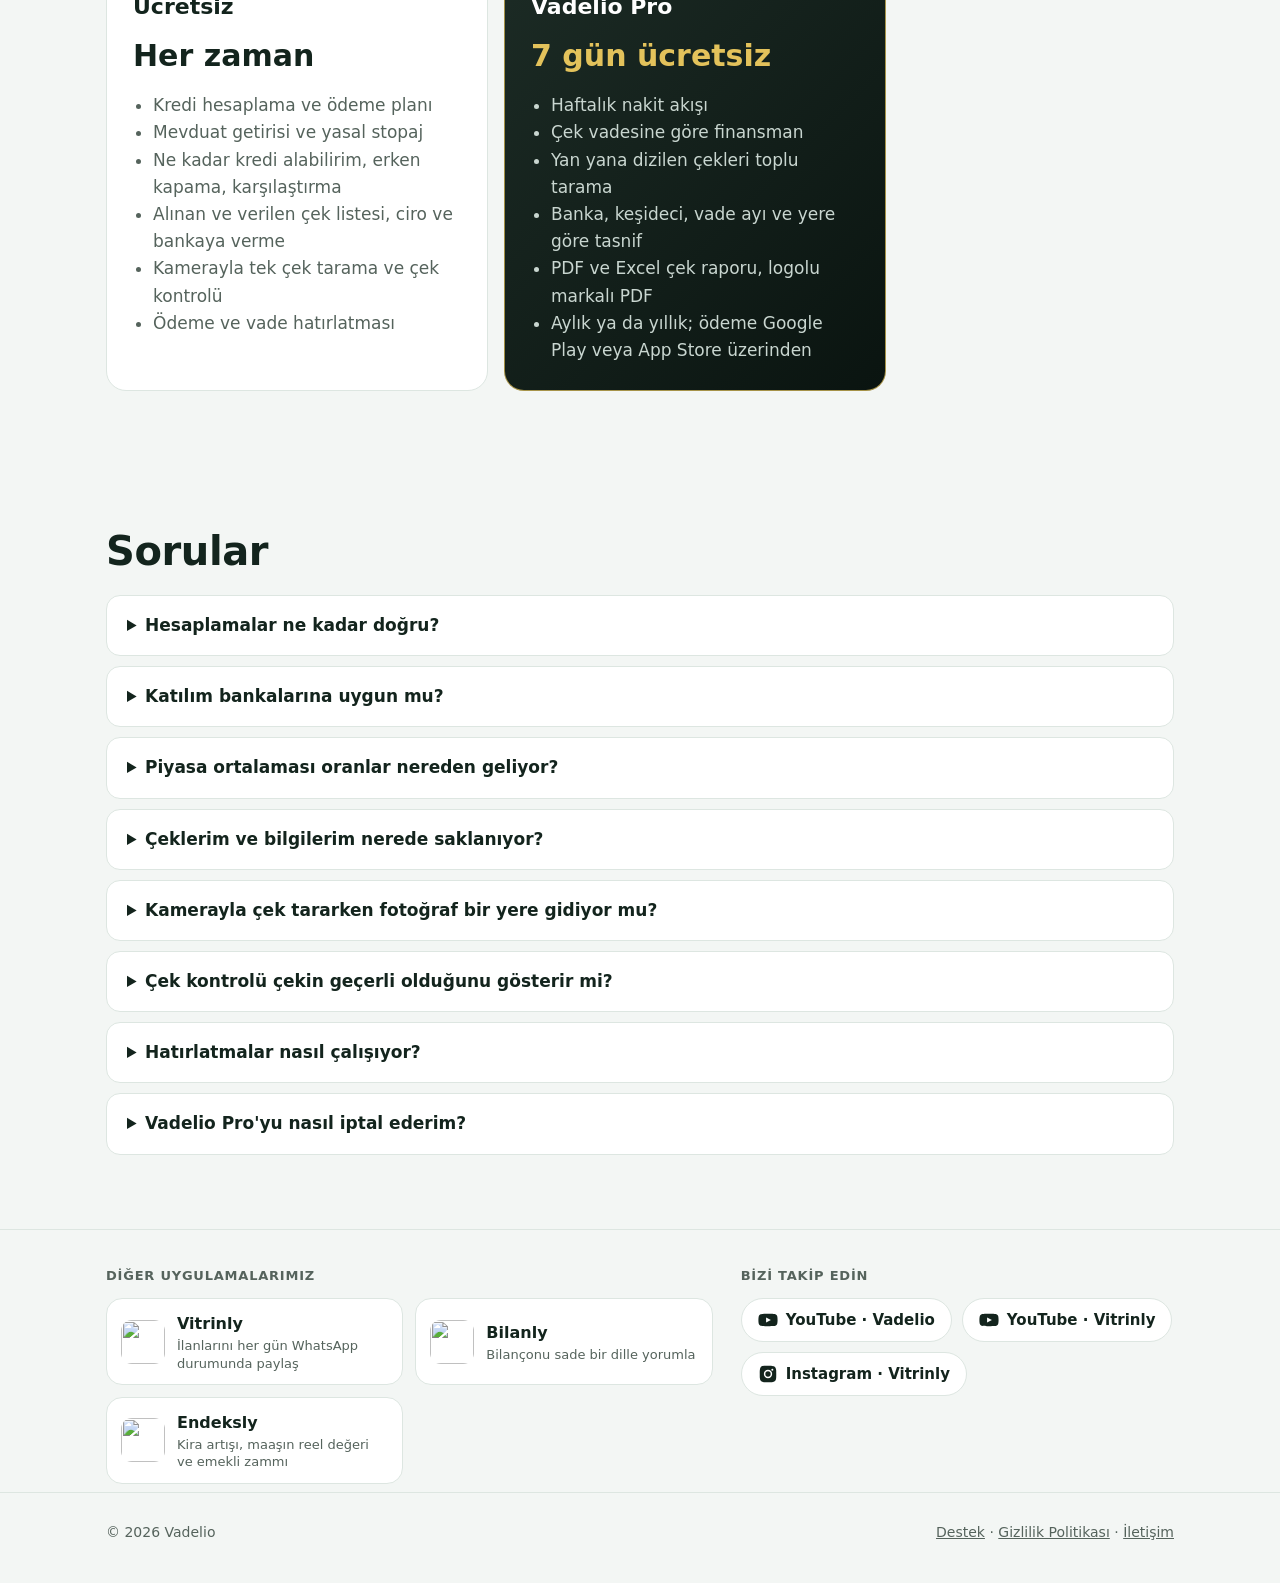
==== commit a4f987bf: "Site 1.2: kamerayla çek tarama, alınan/verilen çek, hatırlatma ve nakit akışı bölümü, tablet vitrini" ====
--- a/public/index.html
+++ b/public/index.html
@@ -5,9 +5,9 @@
 <meta name="viewport" content="width=device-width, initial-scale=1">
 <meta name="apple-itunes-app" content="app-id=6828172101">
 <title>Vadelio – Kredi, çek ve mevduat hesaplama</title>
-<meta name="description" content="Bankaların yöntemiyle kredi taksiti ve gün gün ödeme planı, çek vadesine göre finansman, yasal stopajla mevduat getirisi. Hesap yok, takip yok.">
+<meta name="description" content="Bankaların yöntemiyle kredi taksiti ve gün gün ödeme planı; çekleri kamerayla tara, alınan ve verilen çekleri izle, ödeme gününden önce hatırlatma al. Mevduat getirisi ve yasal stopaj. Hesap yok, takip yok.">
 <meta property="og:title" content="Vadelio – Kredi, çek ve mevduat hesaplama">
-<meta property="og:description" content="Bankaların yöntemiyle hesapla: kredi taksiti, çek vadesine göre finansman, mevduat getirisi.">
+<meta property="og:description" content="Kredi taksiti ve ödeme planı, kamerayla çek tarama, alınan ve verilen çek takibi, nakit akışı ve mevduat getirisi.">
 <meta property="og:type" content="website">
 <link rel="canonical" href="https://vadelio.com.tr/">
 <meta property="og:url" content="https://vadelio.com.tr/">
@@ -157,6 +157,42 @@
   .social a:hover { border-color: var(--green); }
   .social svg { width: 20px; height: 20px; fill: currentColor; }
 
+  /* Çek bölümü */
+  .cek-band { background: linear-gradient(160deg, #13201B, #0A1410); color: #fff; }
+  .cek-band h2 { color: #fff; }
+  .cek-band h2 em { font-style: normal; color: #E3C25B; }
+  .cek-band .sub { color: #B9C8C1; }
+  .cek-ust { display: grid; grid-template-columns: 1fr 1fr; gap: 40px; align-items: center; margin-bottom: 40px; }
+  @media (max-width: 860px) { .cek-ust { grid-template-columns: 1fr; } }
+  .cek-liste { list-style: none; margin: 0; padding: 0; display: grid; gap: 14px; }
+  .cek-liste li { display: grid; grid-template-columns: 40px 1fr; gap: 12px; align-items: start; }
+  .cek-liste .i { width: 40px; height: 40px; border-radius: 12px; display: grid; place-items: center; background: rgba(227, 194, 91, .14); font-size: 20px; }
+  .cek-liste b { display: block; font-size: 17px; }
+  .cek-liste span { color: #B9C8C1; font-size: 15px; }
+  .ikili { display: flex; justify-content: center; align-items: flex-start; gap: 18px; }
+  .ikili .phone { width: 230px; margin: 0; border-radius: 38px; padding: 9px; }
+  .ikili .phone .screen { border-radius: 30px; }
+  .ikili .phone:last-child { margin-top: 48px; }
+  @media (max-width: 560px) { .ikili .phone { width: 46%; max-width: none; } }
+  .phone .screen img.sabit { opacity: 1; }
+  .cek-kart { display: grid; grid-template-columns: repeat(auto-fit, minmax(240px, 1fr)); gap: 14px; }
+  .cek-kart div { background: rgba(255, 255, 255, .05); border: 1px solid rgba(255, 255, 255, .1); border-radius: 18px; padding: 20px; }
+  .cek-kart h3 { margin: 0 0 6px; font-size: 17px; color: #fff; }
+  .cek-kart p { margin: 0; font-size: 15px; color: #B9C8C1; }
+  .yon { display: inline-block; font-size: 12px; font-weight: 800; border-radius: 999px; padding: 2px 9px; margin-bottom: 10px; }
+  .yon.al { background: rgba(74, 222, 128, .15); color: #86EFAC; }
+  .yon.ver { background: rgba(214, 120, 80, .2); color: #F4A57F; }
+  .yon.pro { background: linear-gradient(90deg, #F5DE8A, #C9A227); color: #3A2E05; }
+  .gizli-not { margin-top: 22px; font-size: 14px; color: #9FB2A9; }
+
+  /* Tablet vitrini */
+  .tablet-band { display: grid; grid-template-columns: 1fr 1.25fr; gap: 36px; align-items: center; }
+  @media (max-width: 860px) { .tablet-band { grid-template-columns: 1fr; } }
+  .tablet { background: #0A0F0D; border-radius: 30px; padding: 12px; box-shadow: 0 24px 60px rgba(0, 40, 25, .22); }
+  .tablet img { display: block; width: 100%; height: auto; border-radius: 20px; }
+  .cihazlar { display: flex; flex-wrap: wrap; gap: 8px; margin-top: 16px; }
+  .cihazlar span { background: var(--surface); border: 1px solid var(--line); border-radius: 999px; padding: 7px 14px; font-weight: 700; font-size: 14px; }
+
   footer { border-top: 1px solid var(--line); padding: 28px 0 40px; font-size: 14px; color: var(--muted); }
   footer .wrap { display: flex; justify-content: space-between; gap: 16px; flex-wrap: wrap; }
 </style>
@@ -169,9 +205,11 @@
       <a href="/kredi-hesaplama/">Kredi hesapla</a>
       <a href="/mevduat-hesaplama/">Mevduat hesapla</a>
       <a href="#araclar">Araçlar</a>
+      <a href="#cekler">Çekler</a>
       <a href="#ekranlar">Ekranlar</a>
       <a href="#fiyat">Fiyat</a>
       <a href="#sss">SSS</a>
+      <a href="/destek/">Destek</a>
     </nav>
   </div>
 </header>
@@ -182,7 +220,7 @@
       <div>
         <span class="eyebrow">Kredi · Çek · Mevduat</span>
         <h1>Vadeni bil, <em>planını gör.</em></h1>
-        <p class="lead">Vadelio, kredi taksitini bankaların hesapladığı yöntemle gün gün çıkarır; çeklerinin vadesine göre finansmanı ve mevduatının net getirisini dakikalar içinde gösterir.</p>
+        <p class="lead">Vadelio, kredi taksitini bankaların hesapladığı yöntemle gün gün çıkarır. Çeklerini kamerayla tara, alınan ve verilen çekleri tek yerde izle, ödeme gününden önce haberin olsun.</p>
         <div class="cta">
           <a class="store" href="https://play.google.com/store/apps/details?id=com.mahsunse.kredifinansmanhesaplama" rel="noopener">
             <svg viewBox="0 0 24 24" aria-hidden="true"><path d="M3.6 1.8 13.8 12 3.6 22.2c-.4-.2-.6-.6-.6-1.1V2.9c0-.5.2-.9.6-1.1Zm11.3 11.3 2.6 2.6-11.9 6.8 9.3-9.4Zm3.9-3.9 2.7 1.6c.8.5.8 1.7 0 2.2l-2.7 1.6-2.9-2.6 2.9-2.8ZM5.6 1.5l11.9 6.8-2.6 2.6-9.3-9.4Z"/></svg>
@@ -198,10 +236,11 @@
       </div>
       <div class="phone" aria-hidden="true">
         <div class="screen">
-          <img class="on" src="/shots/01-ana-sayfa.jpg" alt="">
-          <img src="/shots/02-kredi-sonucu.jpg" alt="">
-          <img src="/shots/05-cek-portfoyu.jpg" alt="">
-          <img src="/shots/03-odeme-plani.jpg" alt="">
+          <img class="on" src="/shots/ana-sayfa.jpg" alt="">
+          <img src="/shots/okunan-cekler.jpg" alt="">
+          <img src="/shots/cek-alinan.jpg" alt="">
+          <img src="/shots/kredi.jpg" alt="">
+          <img src="/shots/nakit-akisi.jpg" alt="">
         </div>
       </div>
     </div>
@@ -213,10 +252,50 @@
       <p class="sub">Uygulamayı açtığında seni bu dört kart karşılar. Her biri, bankada masaya oturmadan önce bilmen gerekenleri gösterir.</p>
       <div class="tools">
         <a class="tool t-kredi" href="/kredi-hesaplama/"><span class="ico">🧮</span><span class="tag">Banka yöntemiyle</span><h3>Kredi hesapla</h3><p>Aylık taksit, toplam maliyet ve gün gün ödeme planı. Ödemesiz dönem, KKDF ve BSMV dahil; tatil günleri sonraki iş gününe kayar.</p><span class="web">Web'de hesapla →</span></a>
-        <div class="tool t-cek"><span class="ico">🧾</span><span class="tag">PRO · Ayrıcalıklı</span><h3>Çek portföyü</h3><p>Çek listeni Excel'den yükle, vadesi yaklaşanları renkli gör, bankaya ve keşideciye göre tasnif et; çek vadesine göre finansman hesapla.</p></div>
+        <a class="tool t-cek" href="#cekler"><span class="ico">🧾</span><span class="tag">Yeni · Kamerayla tarama</span><h3>Çek portföyü</h3><p>Alınan ve verilen çekler, ciro ve bankaya verilen çekler, ödeme hatırlatması. Nakit akışı ve çek vadesine göre finansman Pro'da.</p><span class="web">Çek özellikleri →</span></a>
         <a class="tool t-mevduat" href="/mevduat-hesaplama/"><span class="ico">🏦</span><span class="tag">Getiri hesabı</span><h3>Mevduat hesapla</h3><p>Vadeli mevduat ya da katılma hesabının net getirisi. Yasal stopaj vadeye göre kendiliğinden uygulanır.</p><span class="web">Web'de hesapla →</span></a>
         <div class="tool t-diger"><span class="ico">🧰</span><span class="tag">3 araç</span><h3>Diğer hesaplamalar</h3><p>Ne kadar kredi alabilirim, erken kapama ve ara ödeme, farklı vade ve oranları yan yana karşılaştırma.</p></div>
       </div>
+    </div>
+  </section>
+
+  <section id="cekler" class="cek-band">
+    <div class="wrap">
+      <div class="cek-ust">
+        <div>
+          <h2>Çeklerin <em>tek yerde</em>, cebinde</h2>
+          <p class="sub">Aldığın çeki kameraya tut, bilgiler kendiliğinden dolsun. Verdiğin çeklerin ödeme günü yaklaşınca telefonun haber versin.</p>
+          <ul class="cek-liste">
+            <li><span class="i">📷</span><div><b>Kamerayla tara</b><span>Tutar, vade, banka, şube ve seri no okunur. Yan yana dizdiğin çekler tek seferde.</span></div></li>
+            <li><span class="i">✅</span><div><b>Teslim alırken kontrol</b><span>Keşide tarihi yazılmış mı, tutar rakamla ve yazıyla tutuyor mu, karekod var mı, bankaya en geç ne zaman ibraz edilmeli?</span></div></li>
+            <li><span class="i">🔔</span><div><b>Ödeme hatırlatması</b><span>Verilen çekin ödeme gününden 7 gün önce ve ödeme günü bildirim. Bildirimde yalnız adet ve toplam görünür.</span></div></li>
+          </ul>
+        </div>
+        <div class="ikili" aria-hidden="true">
+          <div class="phone"><div class="screen"><img class="sabit" src="/shots/okunan-cekler.jpg" alt="" loading="lazy"></div></div>
+          <div class="phone"><div class="screen"><img class="sabit" src="/shots/cek-kontrolu.jpg" alt="" loading="lazy"></div></div>
+        </div>
+      </div>
+      <div class="cek-kart">
+        <div><span class="yon al">Alınan</span><h3>Müşteri çekleri</h3><p>Vadesi geçen, yaklaşan ve ileri vadeli çekler renkli. Tahsil edildi, ciro edildi, karşılıksız olarak işaretle.</p></div>
+        <div><span class="yon al">Alınan</span><h3>Bankaya verilen çek</h3><p>Tahsile ya da teminata verdiğin çeki ve bankasını kaydet; "Portföyde / Bankada" ayrı görünsün.</p></div>
+        <div><span class="yon ver">Verilen</span><h3>Kendi çeklerin</h3><p>Lehdarı, vadesi ve tutarıyla verdiğin çekler; ödendi mi, bekliyor mu bir bakışta.</p></div>
+        <div><span class="yon pro">PRO</span><h3>Haftalık nakit akışı</h3><p>Alınan çek girişleri, verilen çek çıkışları ve hafta hafta bakiye. Bakiye eksiye düşecekse önceden gör.</p></div>
+        <div><span class="yon pro">PRO</span><h3>Çek vadesine göre finansman</h3><p>Portföydeki çeklerle ne kadar kullanabileceğini ve taksitlerini hesapla; açığı alınan çeklerle finanse et.</p></div>
+        <div><span class="yon pro">PRO</span><h3>Tasnif ve rapor</h3><p>Bankaya, keşideciye, vade ayına ve bulunduğu yere göre; PDF ya da Excel olarak paylaş.</p></div>
+      </div>
+      <p class="gizli-not">🔒 Okuma telefonunda yapılır: fotoğraf saklanmaz, hiçbir sunucuya gönderilmez. Çek kontrolü bir ön kontroldür, hukuki görüş değildir.</p>
+    </div>
+  </section>
+
+  <section>
+    <div class="wrap tablet-band">
+      <div>
+        <h2>Telefonda da, tablette de</h2>
+        <p class="sub" style="margin-bottom:0">Geniş ekranda girdiler solda, sonuçlar sağda. Nakit akışını ve çek listesini bir arada gör.</p>
+        <div class="cihazlar"><span>iPhone</span><span>iPad</span><span>Android telefon</span><span>Tablet ve katlanabilir</span></div>
+      </div>
+      <div class="tablet"><img src="/shots/ipad-nakit-akisi.jpg" width="1200" height="872" loading="lazy" alt="iPad'de çek portföyü nakit akışı"></div>
     </div>
   </section>
 
@@ -225,7 +304,7 @@
       <div class="proof">
         <div>
           <h2>Bankanın planıyla kuruşu kuruşuna</h2>
-          <p>Vadelio bireysel, konut ve taşıt kredisinde klasik eşit taksiti, ticari kredide gün sayısıyla işleyen kâr payını kullanır; ödemesiz dönemin kâr payını ilk taksitlerden tahsil eder ve taksiti bankalar gibi kuruşa yuvarlar.</p>
+          <p>Vadelio ihtiyaç, konut ve taşıt kredisinde klasik eşit taksiti, ticari kredide gün sayısıyla işleyen kâr payını kullanır; ödemesiz dönemin kâr payını ilk taksitlerden tahsil eder ve taksiti bankalar gibi kuruşa yuvarlar.</p>
           <p>Sonuç: bankadan gelen ödeme planıyla aynı mantıkta, satır satır karşılaştırılabilir bir plan.</p>
         </div>
         <table aria-label="Vadelio'nin hesaba kattıkları">
@@ -260,14 +339,20 @@
   <section id="ekranlar">
     <div class="wrap">
       <h2>Uygulamadan görüntüler</h2>
-      <p class="sub">Açık ve koyu temada, Android ve iPhone'da.</p>
+      <p class="sub">Açık ve koyu temada; iPhone, iPad ve Android'de.</p>
       <div class="shots">
-        <figure><img src="/shots/01-ana-sayfa.jpg" width="540" height="1173" loading="lazy" alt="Vadelio ana sayfa"><figcaption>Dört araç, tek ekran</figcaption></figure>
-        <figure><img src="/shots/02-kredi-sonucu.jpg" width="540" height="1173" loading="lazy" alt="Kredi hesaplama sonucu"><figcaption>Taksit ve maliyet</figcaption></figure>
-        <figure><img src="/shots/03-odeme-plani.jpg" width="540" height="1173" loading="lazy" alt="Ödeme planı"><figcaption>Gün gün ödeme planı</figcaption></figure>
-        <figure><img src="/shots/05-cek-portfoyu.jpg" width="540" height="1173" loading="lazy" alt="Çek portföyü"><figcaption>Çek portföyü</figcaption></figure>
-        <figure><img src="/shots/06-cek-finansmani.jpg" width="540" height="1173" loading="lazy" alt="Çek vadesine göre finansman"><figcaption>Çek vadesine göre finansman</figcaption></figure>
-        <figure><img src="/shots/04-karsilastirma.jpg" width="540" height="1173" loading="lazy" alt="Senaryo karşılaştırma"><figcaption>Senaryo karşılaştırma</figcaption></figure>
+        <figure><img src="/shots/ana-sayfa.jpg" width="540" height="1173" loading="lazy" alt="Vadelio ana sayfa"><figcaption>Dört araç, tek ekran</figcaption></figure>
+        <figure><img src="/shots/kredi.jpg" width="540" height="1173" loading="lazy" alt="Kredi hesaplama"><figcaption>Taksit ve maliyet</figcaption></figure>
+        <figure><img src="/shots/odeme-plani.jpg" width="540" height="1173" loading="lazy" alt="Ödeme planı"><figcaption>Gün gün ödeme planı</figcaption></figure>
+        <figure><img src="/shots/okunan-cekler.jpg" width="540" height="1173" loading="lazy" alt="Kamerayla okunan çekler"><figcaption>Kamerayla okunan çekler</figcaption></figure>
+        <figure><img src="/shots/cek-kontrolu.jpg" width="540" height="1173" loading="lazy" alt="Çek kontrolü"><figcaption>Teslim alırken kontrol</figcaption></figure>
+        <figure><img src="/shots/cek-alinan.jpg" width="540" height="1173" loading="lazy" alt="Alınan çekler"><figcaption>Alınan çekler</figcaption></figure>
+        <figure><img src="/shots/cek-verilen.jpg" width="540" height="1173" loading="lazy" alt="Verilen çekler"><figcaption>Verilen çekler ve hatırlatma</figcaption></figure>
+        <figure><img src="/shots/nakit-akisi.jpg" width="540" height="1173" loading="lazy" alt="Haftalık nakit akışı"><figcaption>Haftalık nakit akışı</figcaption></figure>
+        <figure><img src="/shots/cek-finansman.jpg" width="540" height="1173" loading="lazy" alt="Çek vadesine göre finansman"><figcaption>Çek vadesine göre finansman</figcaption></figure>
+        <figure><img src="/shots/mevduat.jpg" width="540" height="1173" loading="lazy" alt="Mevduat getirisi"><figcaption>Mevduat getirisi</figcaption></figure>
+        <figure><img src="/shots/karsilastirma.jpg" width="540" height="1173" loading="lazy" alt="Senaryo karşılaştırma"><figcaption>Senaryo karşılaştırma</figcaption></figure>
+        <figure><img src="/shots/koyu-ana-sayfa.jpg" width="540" height="1173" loading="lazy" alt="Koyu tema"><figcaption>Koyu tema</figcaption></figure>
       </div>
     </div>
   </section>
@@ -278,7 +363,7 @@
       <p class="sub">Üç adım; hesap anında güncellenir.</p>
       <div class="steps">
         <div class="step"><h3>Aracı seç</h3><p>Kredi, çek portföyü, mevduat ya da diğer hesaplamalar.</p></div>
-        <div class="step"><h3>Bilgileri gir</h3><p>Tutar, oran ve vade. Oranı bilmiyorsan piyasa ortalamasını kullan; çeklerini Excel'den yükle.</p></div>
+        <div class="step"><h3>Bilgileri gir</h3><p>Tutar, oran ve vade. Oranı bilmiyorsan piyasa ortalamasını kullan; çeklerini kamerayla tara ya da Excel'den yükle.</p></div>
         <div class="step"><h3>Planı gör, paylaş</h3><p>Taksitler, tarihler ve toplam maliyet hazır. PDF ya da Excel olarak gönder.</p></div>
       </div>
     </div>
@@ -300,10 +385,10 @@
   <section id="fiyat">
     <div class="wrap">
       <h2>Sade fiyatlandırma</h2>
-      <p class="sub">Kredi ve mevduat hesapları ücretsiz. Çekle çalışanlar ve markalı rapor isteyenler için Vadelio Pro.</p>
+      <p class="sub">Kredi, mevduat ve çek takibi ücretsiz. Nakit akışı, finansman ve rapor isteyenler için Vadelio Pro.</p>
       <div class="price-grid">
-        <div class="plan"><h3>Ücretsiz</h3><div class="big">Her zaman</div><ul><li>Kredi hesaplama ve ödeme planı</li><li>Mevduat getirisi ve yasal stopaj</li><li>Ne kadar kredi alabilirim, erken kapama, karşılaştırma</li><li>Çek ekleme ve renkli çek listesi</li></ul></div>
-        <div class="plan pro"><h3>Vadelio Pro</h3><div class="big">7 gün ücretsiz</div><ul><li>Çek vadesine göre finansman</li><li>Banka, keşideci ve vade ayına göre tasnif</li><li>PDF ve Excel çek raporu</li><li>Logolu, markalı PDF</li><li>Aylık ya da yıllık; ödeme Google Play veya App Store üzerinden</li></ul></div>
+        <div class="plan"><h3>Ücretsiz</h3><div class="big">Her zaman</div><ul><li>Kredi hesaplama ve ödeme planı</li><li>Mevduat getirisi ve yasal stopaj</li><li>Ne kadar kredi alabilirim, erken kapama, karşılaştırma</li><li>Alınan ve verilen çek listesi, ciro ve bankaya verme</li><li>Kamerayla tek çek tarama ve çek kontrolü</li><li>Ödeme ve vade hatırlatması</li></ul></div>
+        <div class="plan pro"><h3>Vadelio Pro</h3><div class="big">7 gün ücretsiz</div><ul><li>Haftalık nakit akışı</li><li>Çek vadesine göre finansman</li><li>Yan yana dizilen çekleri toplu tarama</li><li>Banka, keşideci, vade ayı ve yere göre tasnif</li><li>PDF ve Excel çek raporu, logolu markalı PDF</li><li>Aylık ya da yıllık; ödeme Google Play veya App Store üzerinden</li></ul></div>
       </div>
     </div>
   </section>
@@ -315,6 +400,9 @@
       <details><summary>Katılım bankalarına uygun mu?</summary><p>Evet. Uygulama "faiz" yerine "kâr payı" dilini kullanır; ödemesiz dönem ve vergi hesabı katılım bankalarının planlarıyla aynı şekilde yapılır. Mevduatta katılma hesabı seçeneği de vardır.</p></details>
       <details><summary>Piyasa ortalaması oranlar nereden geliyor?</summary><p>Türkiye Cumhuriyet Merkez Bankası'nın her hafta yayımladığı, bankaların yeni kredilere ve mevduata uyguladığı ağırlıklı ortalama oranlardan. Size özel teklif farklı olabilir.</p></details>
       <details><summary>Çeklerim ve bilgilerim nerede saklanıyor?</summary><p>Yalnızca telefonunda. Yüklediğin Excel dosyaları cihazda okunur, hiçbir sunucuya gönderilmez. Hesap açman gerekmez.</p></details>
+      <details><summary>Kamerayla çek tararken fotoğraf bir yere gidiyor mu?</summary><p>Hayır. Okuma telefonun kendi yazı ve karekod tanımasıyla yapılır, internet kullanılmaz. Fotoğraf saklanmaz; yalnızca senin kontrol edip kaydettiğin çek bilgileri listeye eklenir.</p></details>
+      <details><summary>Çek kontrolü çekin geçerli olduğunu gösterir mi?</summary><p>Hayır, bir ön kontroldür. Tarihin yazılıp yazılmadığına, tutarın rakamla ve yazıyla uyuşmasına, karekoda ve ibraz süresine bakar; imzanın ya da çekin gerçekliğini söyleyemez. Karşılıksız çek riskine karşı Findeks karekodlu çek raporuna bak.</p></details>
+      <details><summary>Hatırlatmalar nasıl çalışıyor?</summary><p>Açarsan telefon, verilen çekin ödeme gününden 7 gün önce ve ödeme günü sabah 09:00'da bildirim gösterir; alınan çeklerin vade günü ve ibraz süresi için de hatırlatır. Bildirimler telefonun kendi zamanlayıcısıyla kurulur, sunucu kullanılmaz.</p></details>
       <details><summary>Vadelio Pro'yu nasıl iptal ederim?</summary><p>Abonelik Google Play ya da App Store hesabından yönetilir; istediğin zaman oradan iptal edebilirsin. Deneme süresi bitmeden iptal edersen ücret alınmaz.</p></details>
     </div>
   </section>
@@ -345,7 +433,7 @@
 <footer>
   <div class="wrap">
     <span>© 2026 Vadelio</span>
-    <span><a href="/privacy/">Gizlilik Politikası</a> · <a href="mailto:mahsunse@gmail.com">İletişim</a></span>
+    <span><a href="/destek/">Destek</a> · <a href="/privacy/">Gizlilik Politikası</a> · <a href="mailto:mahsunse@gmail.com">İletişim</a></span>
   </div>
 </footer>
 
@@ -353,7 +441,7 @@
   document.querySelectorAll('a[aria-disabled="true"]').forEach(a => a.addEventListener("click", e => e.preventDefault()));
   // Telefondaki ekranlar: 3,5 sn'de bir sıradaki.
   (() => {
-    const ekranlar = [...document.querySelectorAll(".screen img")];
+    const ekranlar = [...document.querySelectorAll(".hero .screen img")];
     if (matchMedia("(prefers-reduced-motion: reduce)").matches) return;
     let i = 0;
     setInterval(() => {
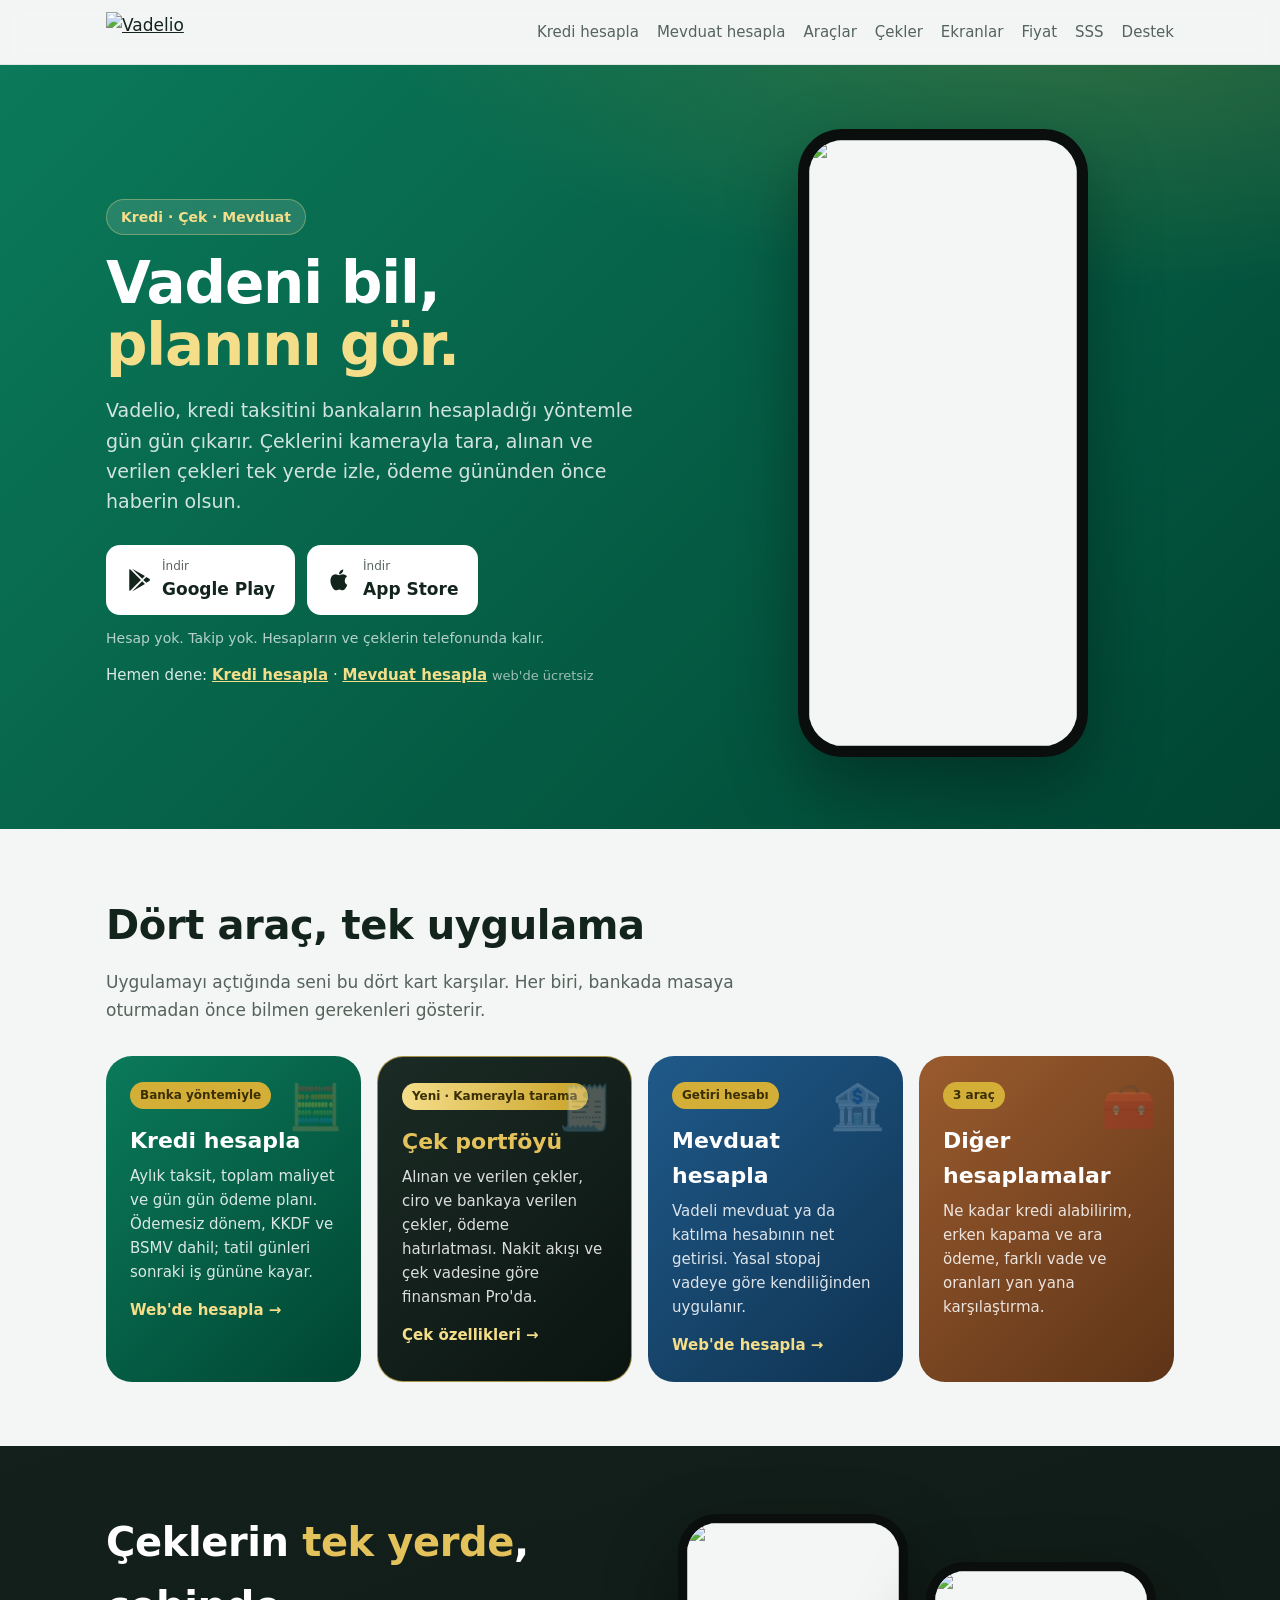
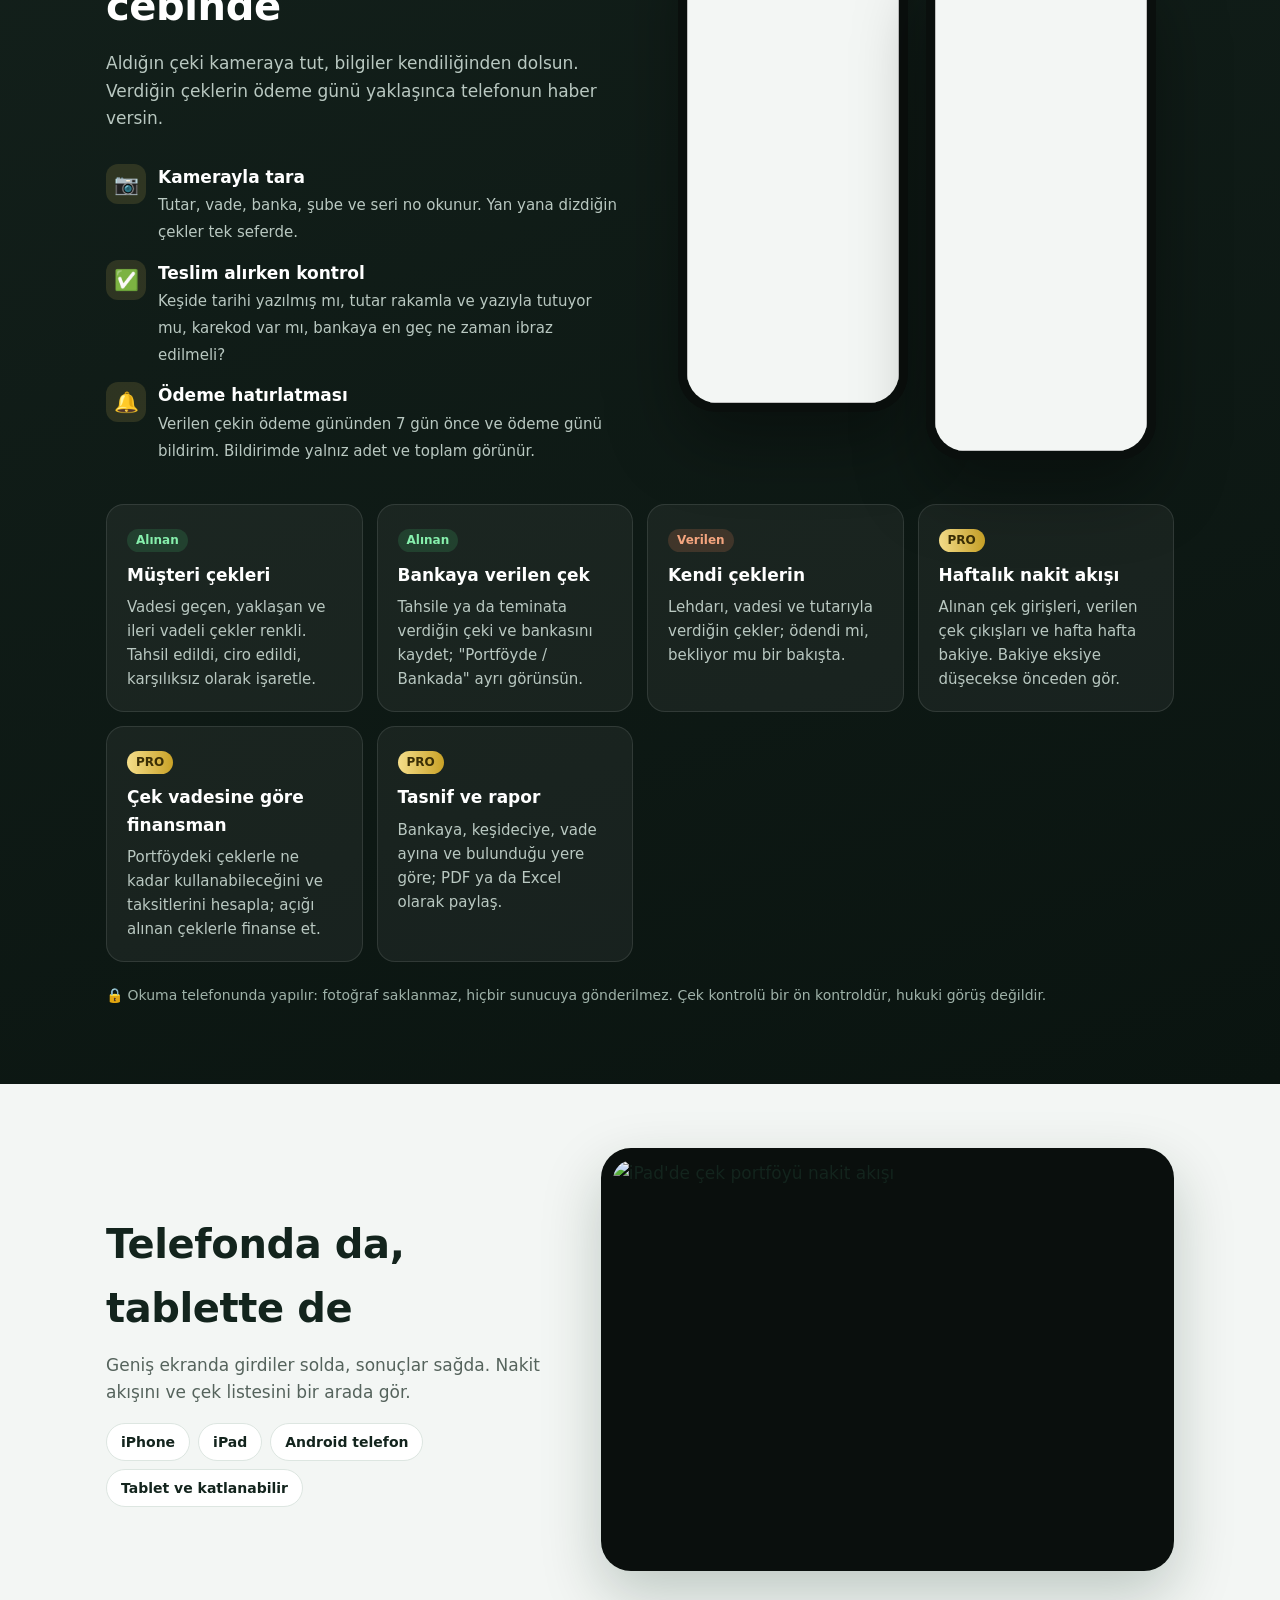
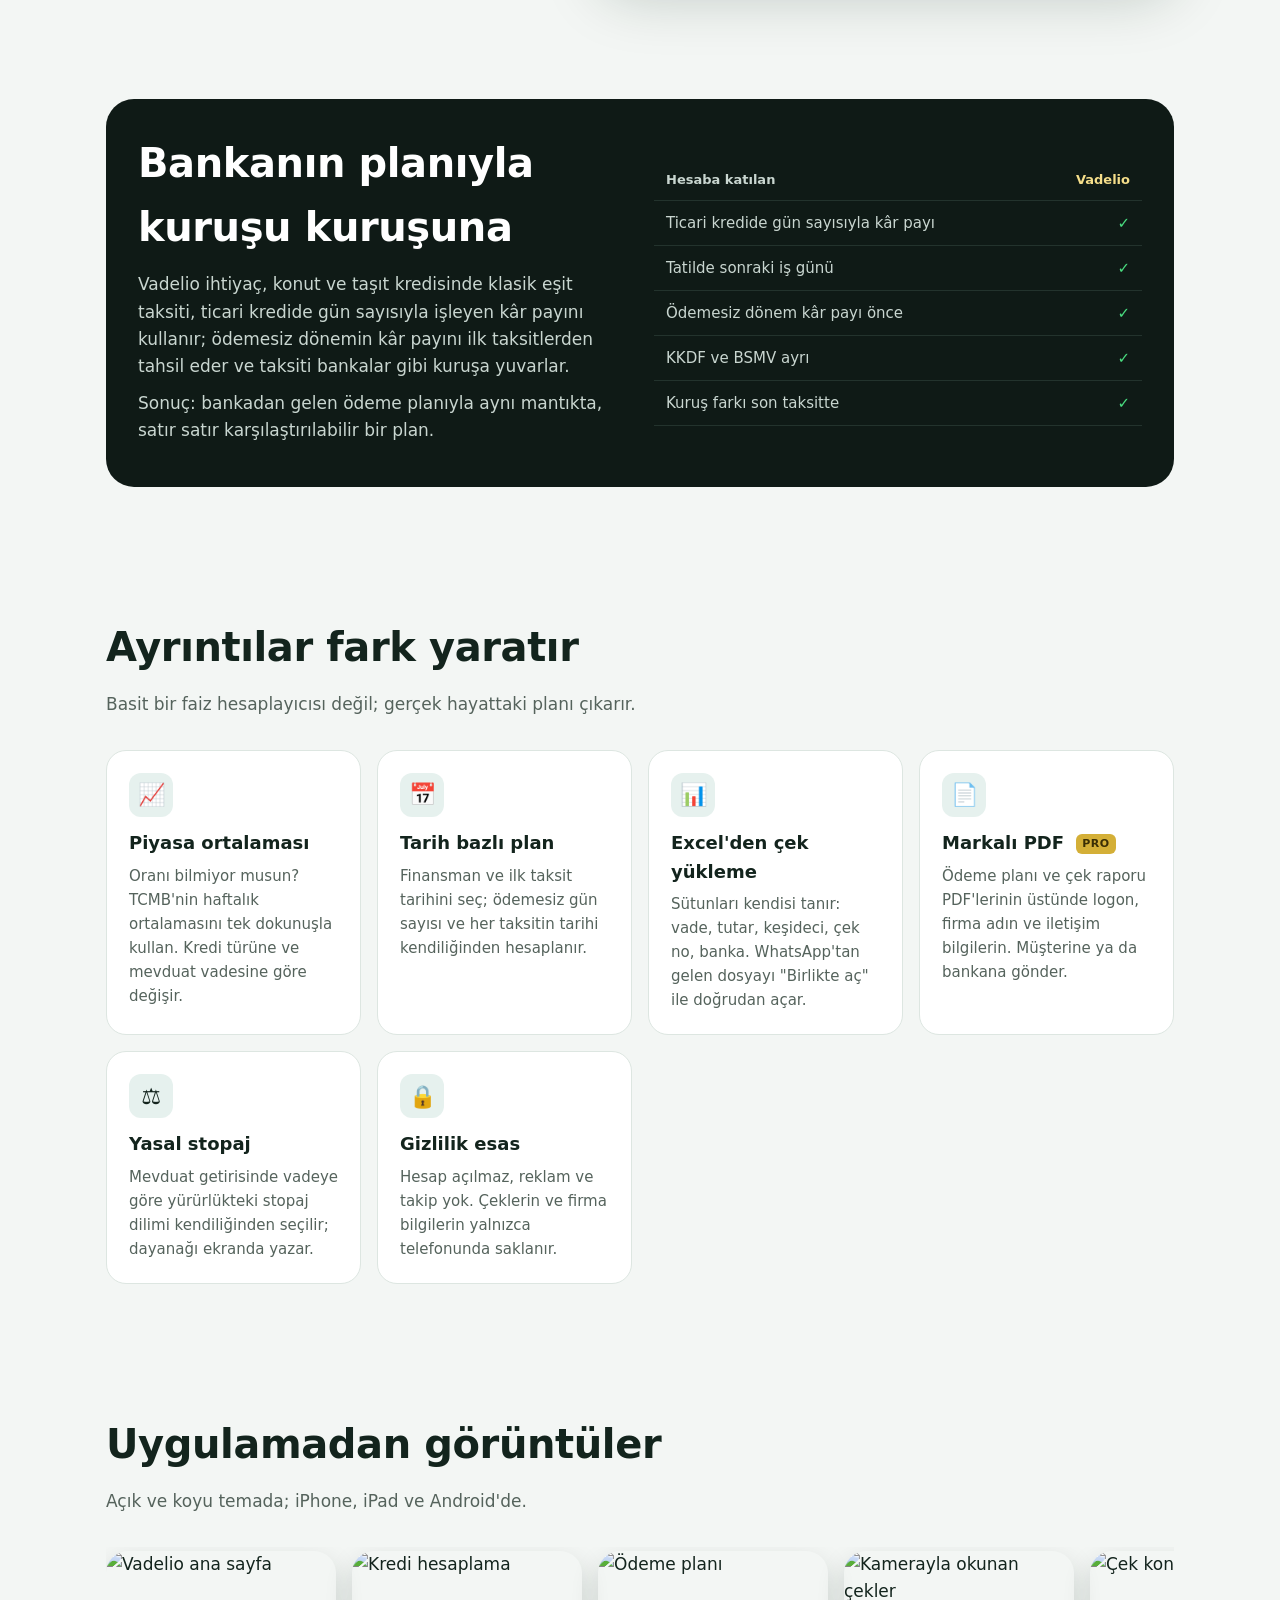
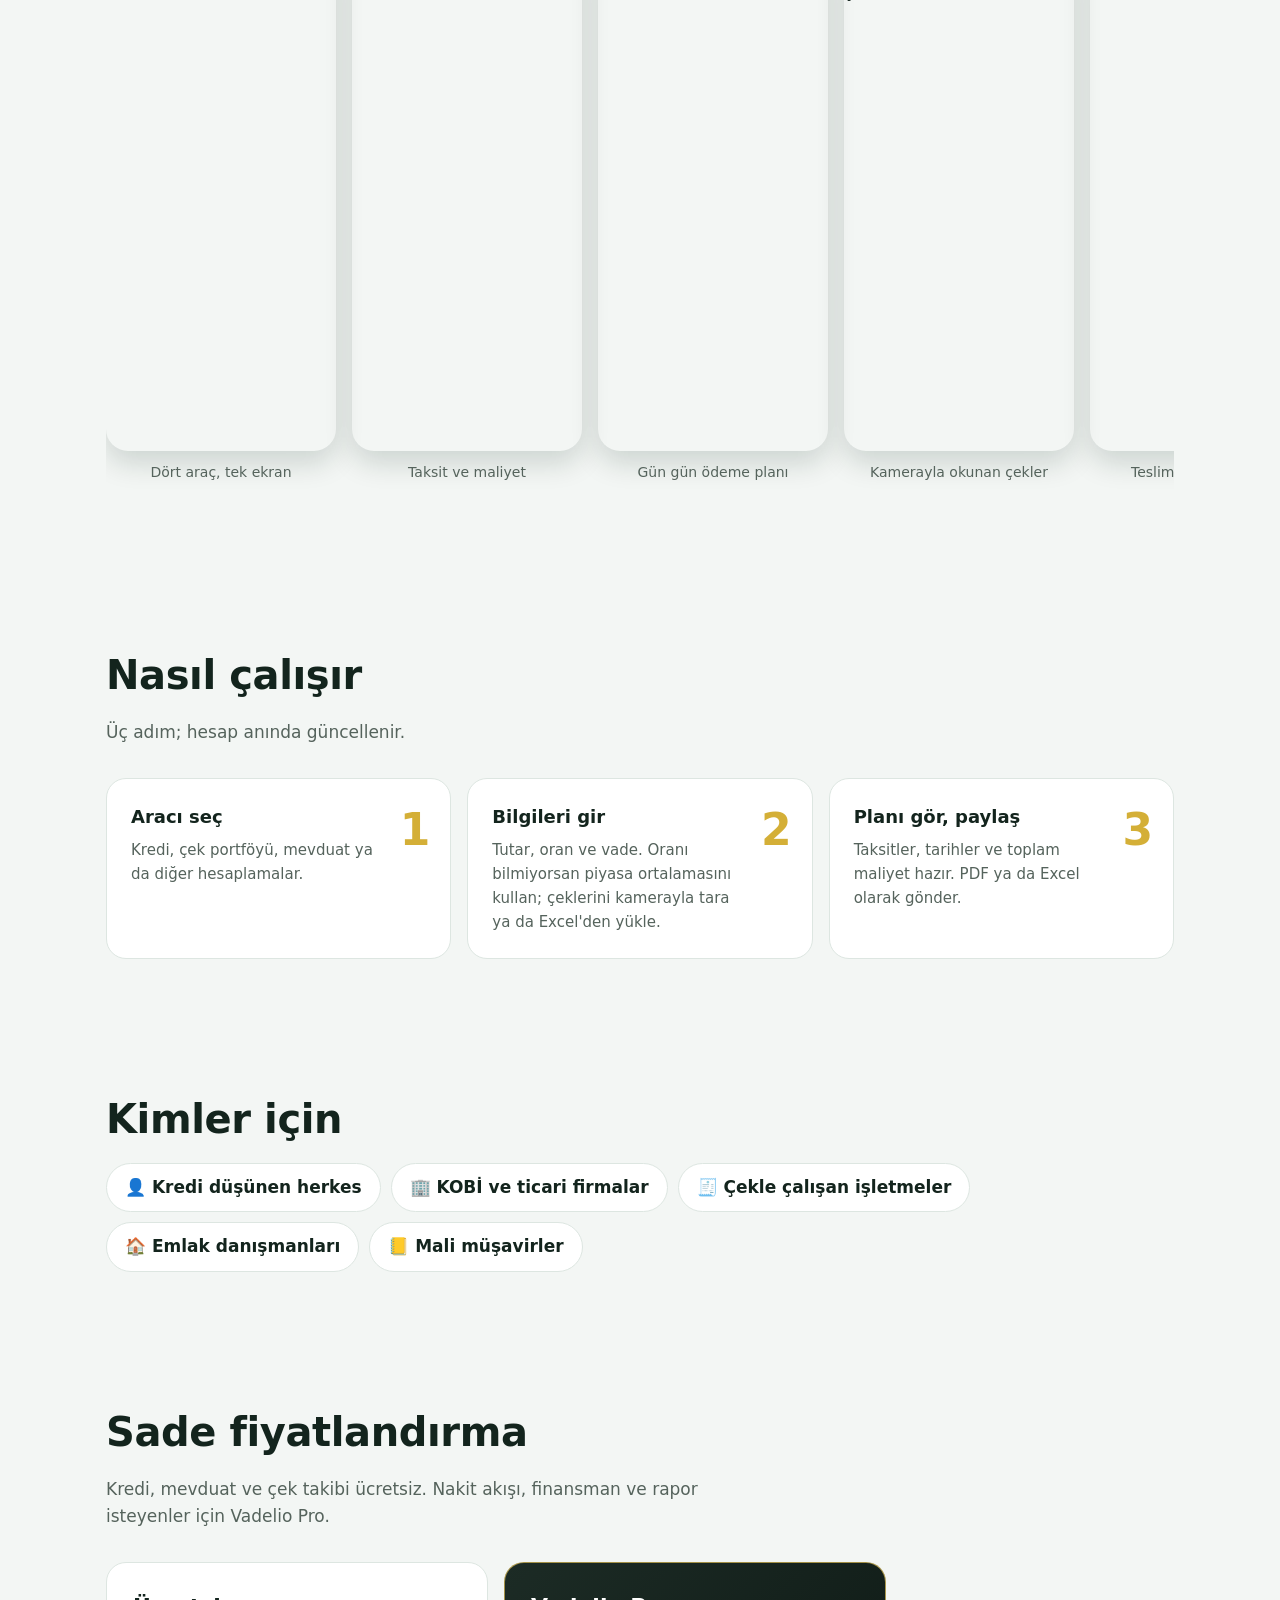
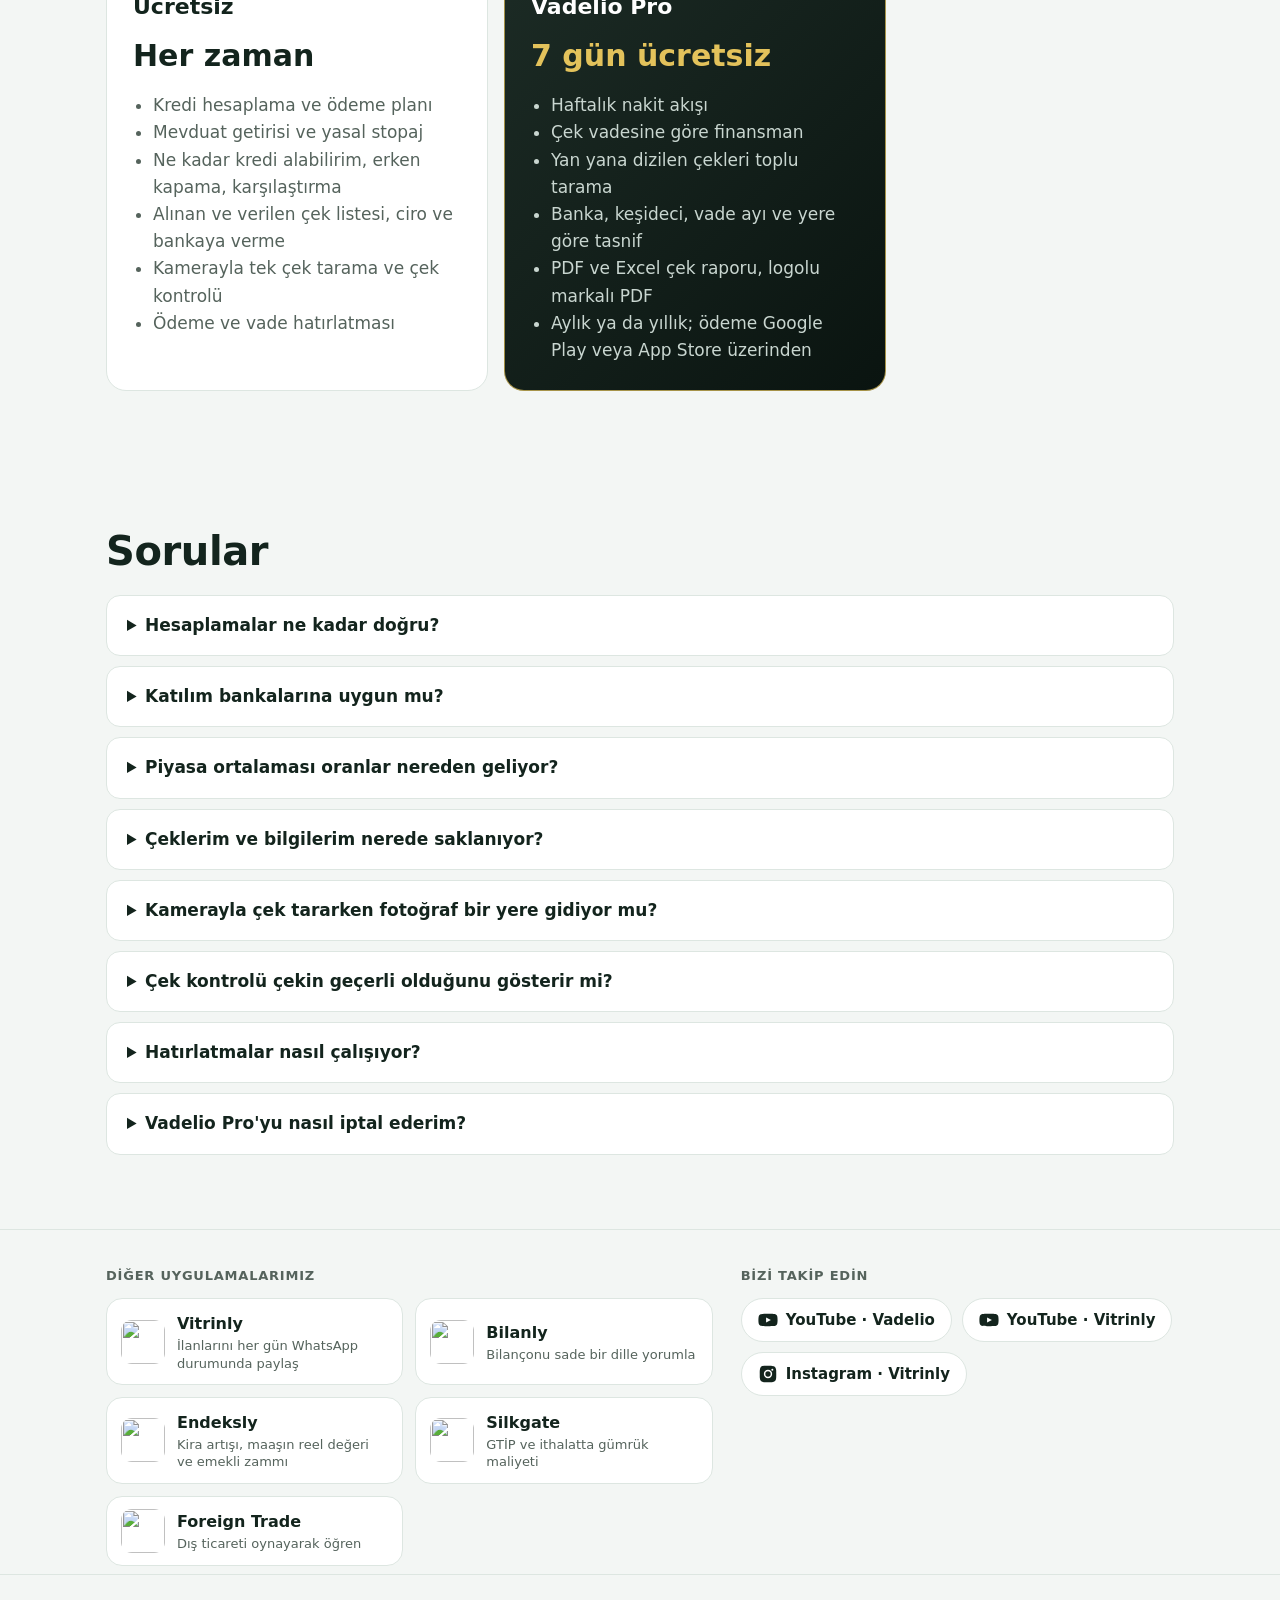
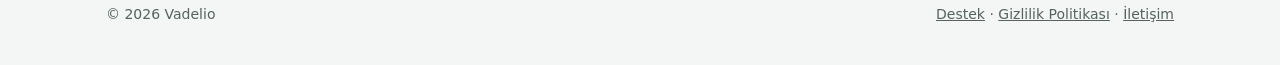
==== commit f7865992: "Diğer uygulamalarımız: Silkgate ve Foreign Trade eklendi Co-Authored-By: Claude Opus 5.5 <noreply@an" ====
--- a/public/index.html
+++ b/public/index.html
@@ -417,6 +417,8 @@
         <a class="app" href="https://vitrinly.app/" target="_blank" rel="noopener"><img src="/apps/vitrinly.png" alt="" width="44" height="44"><div><b>Vitrinly</b><span>İlanlarını her gün WhatsApp durumunda paylaş</span></div></a>
         <a class="app" href="https://bilanly.app/" target="_blank" rel="noopener"><img src="/apps/bilanly.png" alt="" width="44" height="44"><div><b>Bilanly</b><span>Bilançonu sade bir dille yorumla</span></div></a>
         <a class="app" href="https://endeksly.com/" target="_blank" rel="noopener"><img src="/apps/endeksly.png" alt="" width="44" height="44"><div><b>Endeksly</b><span>Kira artışı, maaşın reel değeri ve emekli zammı</span></div></a>
+        <a class="app" href="https://silkgate.app/" target="_blank" rel="noopener"><img src="/apps/silkgate.png" alt="" width="44" height="44"><div><b>Silkgate</b><span>GTİP ve ithalatta gümrük maliyeti</span></div></a>
+        <a class="app" href="https://foreigntrade.app/" target="_blank" rel="noopener"><img src="/apps/foreigntrade.png" alt="" width="44" height="44"><div><b>Foreign Trade</b><span>Dış ticareti oynayarak öğren</span></div></a>
       </div>
     </div>
     <div>
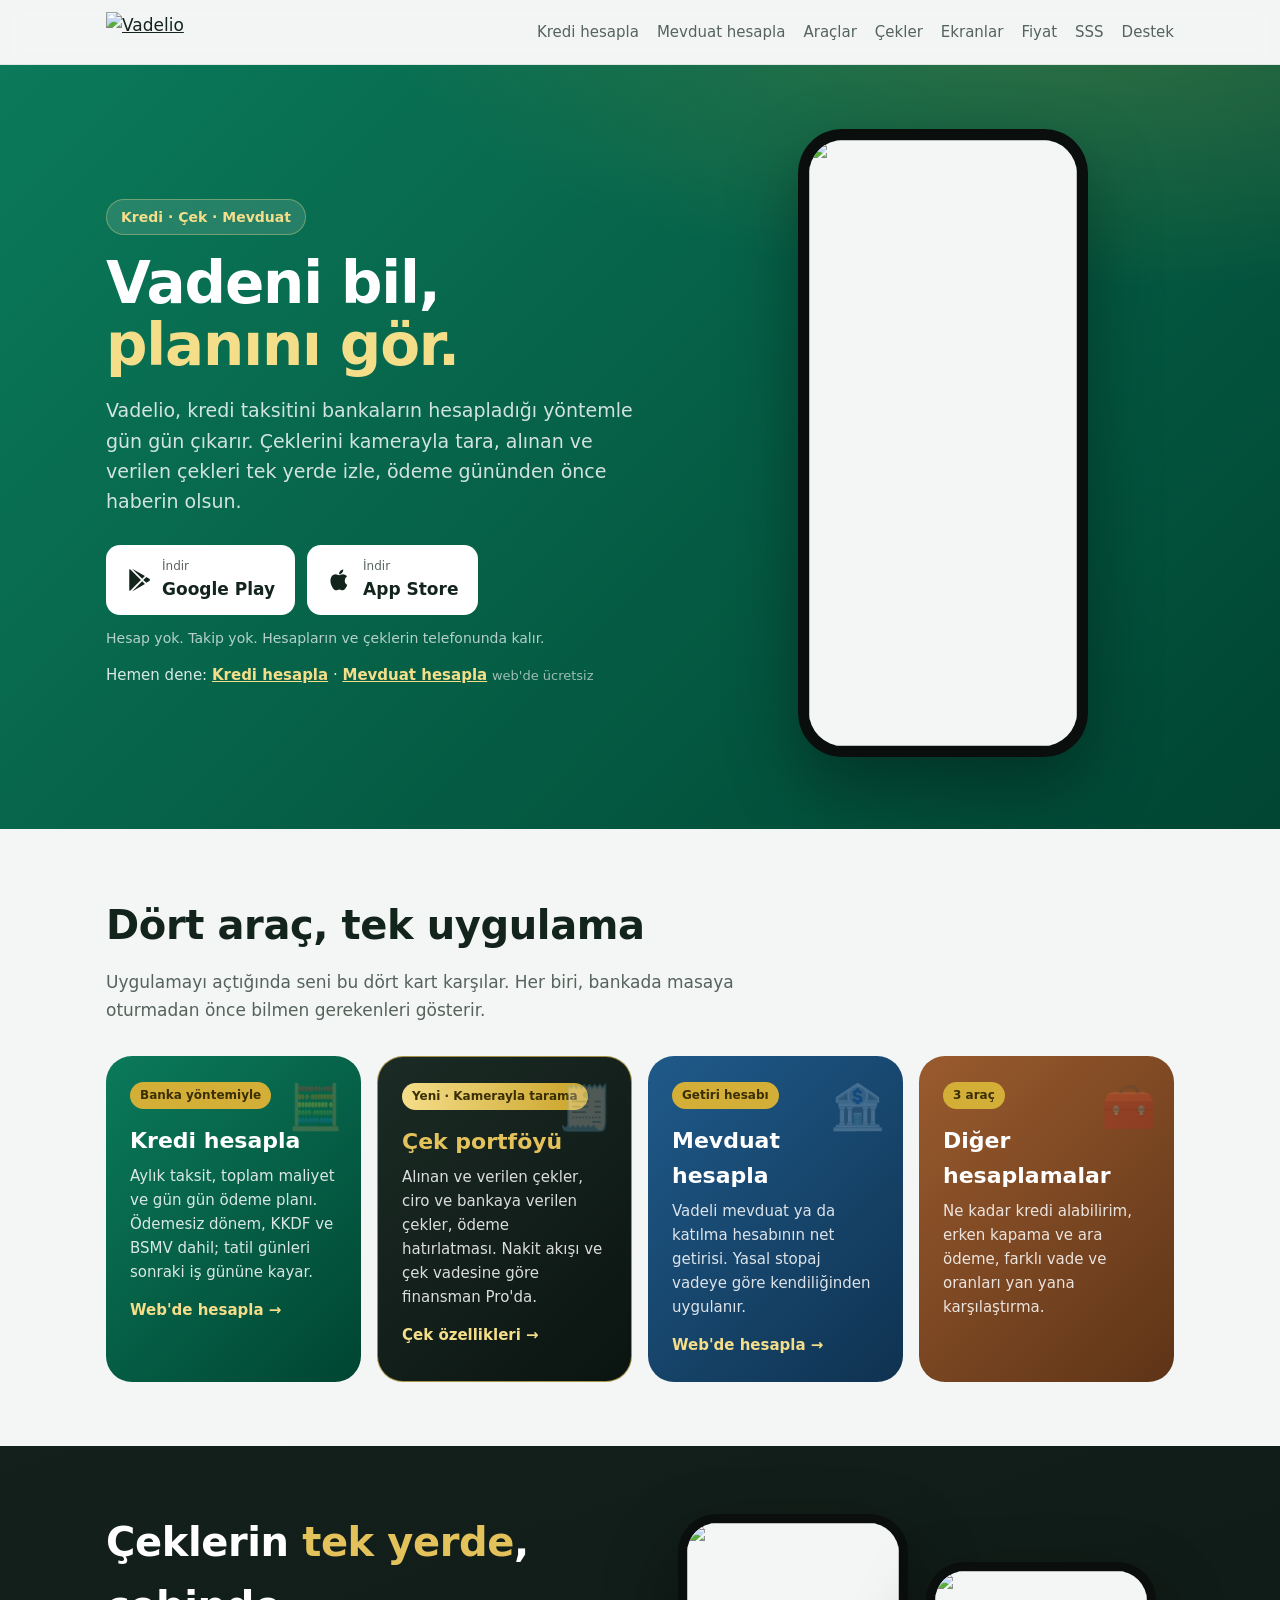
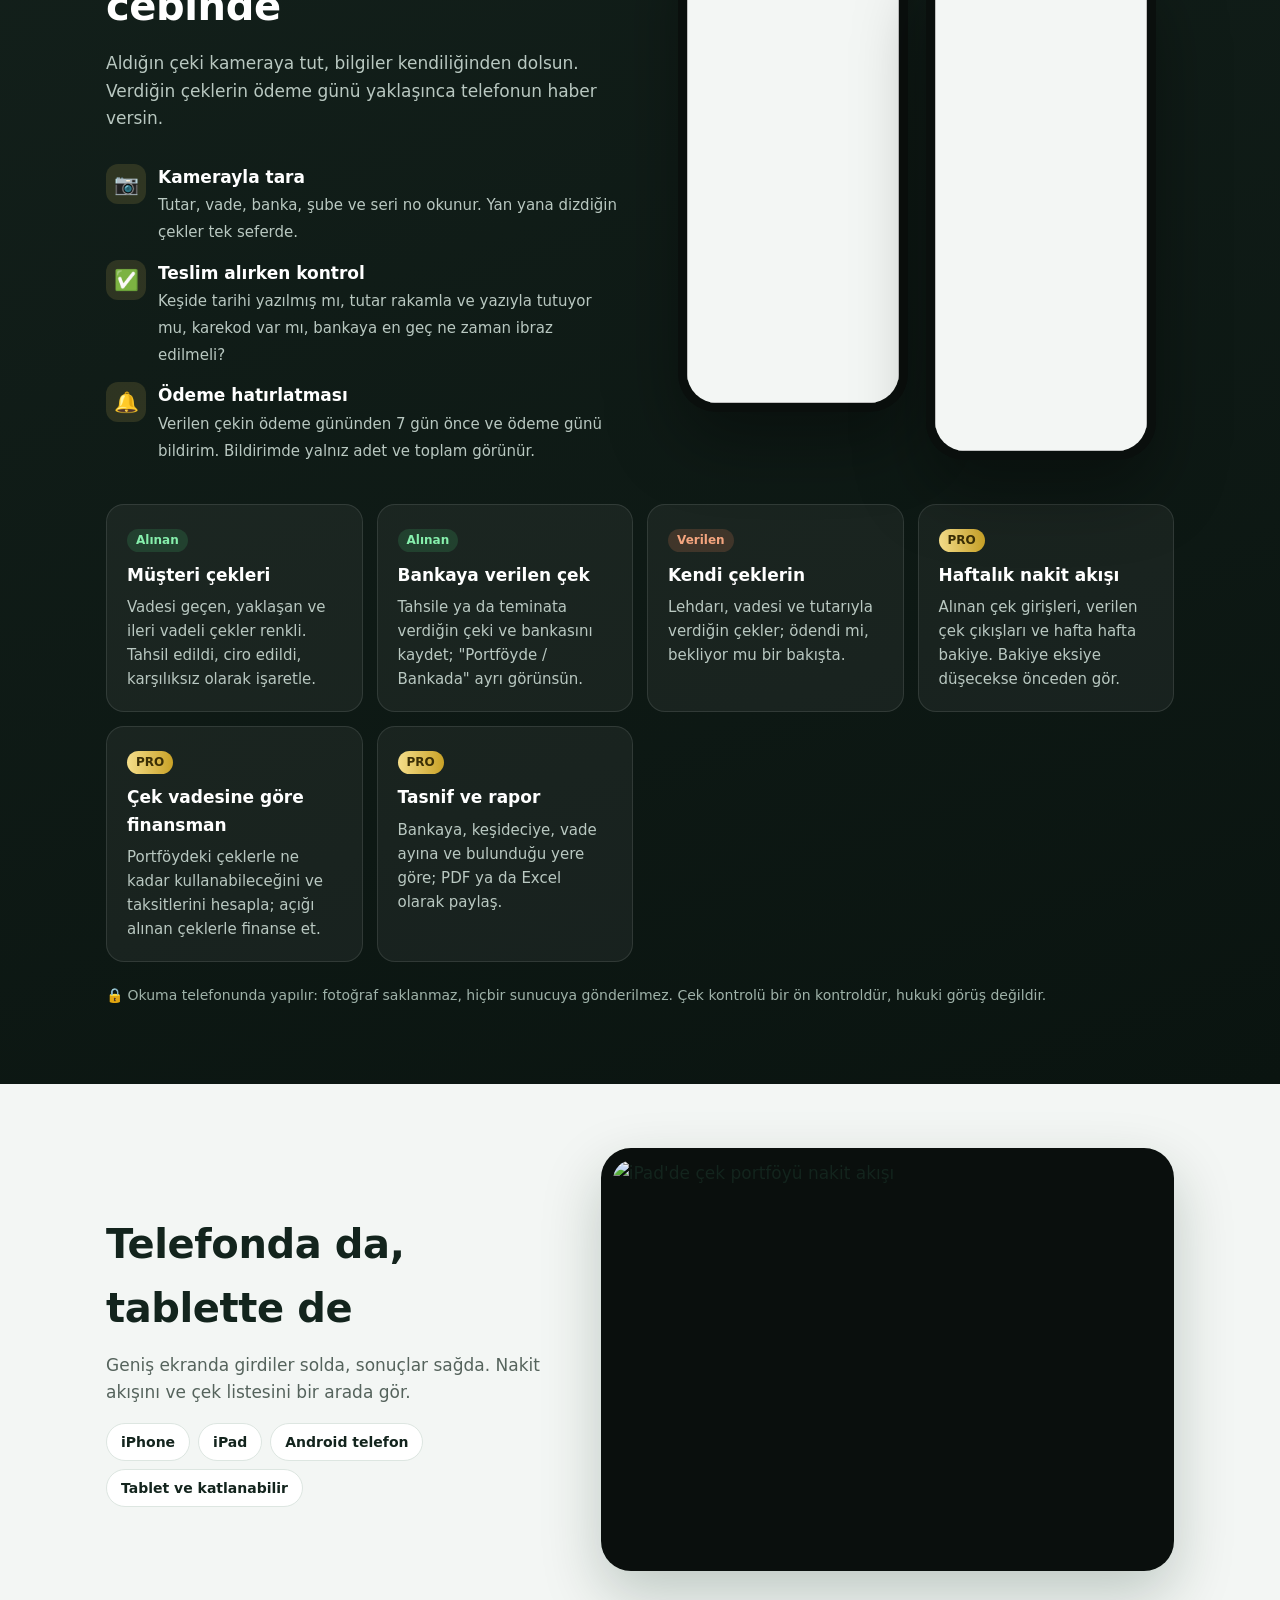
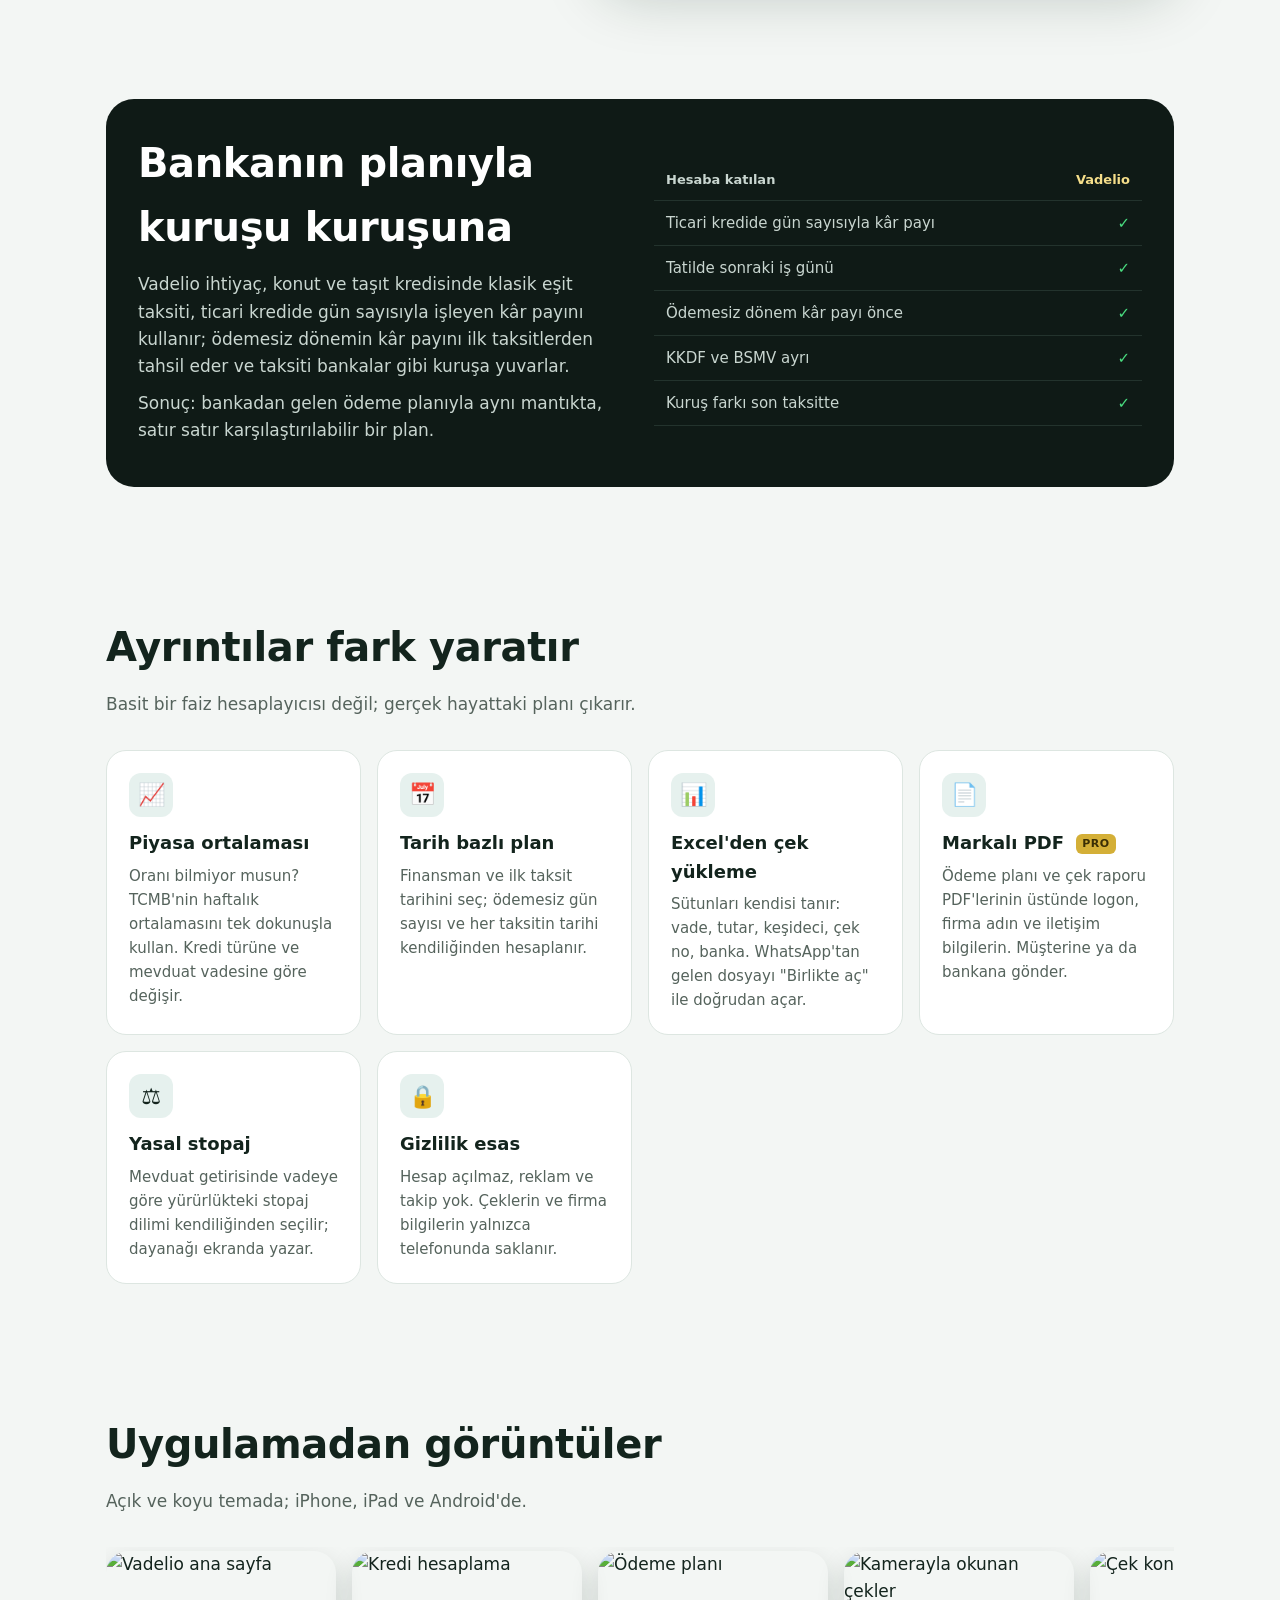
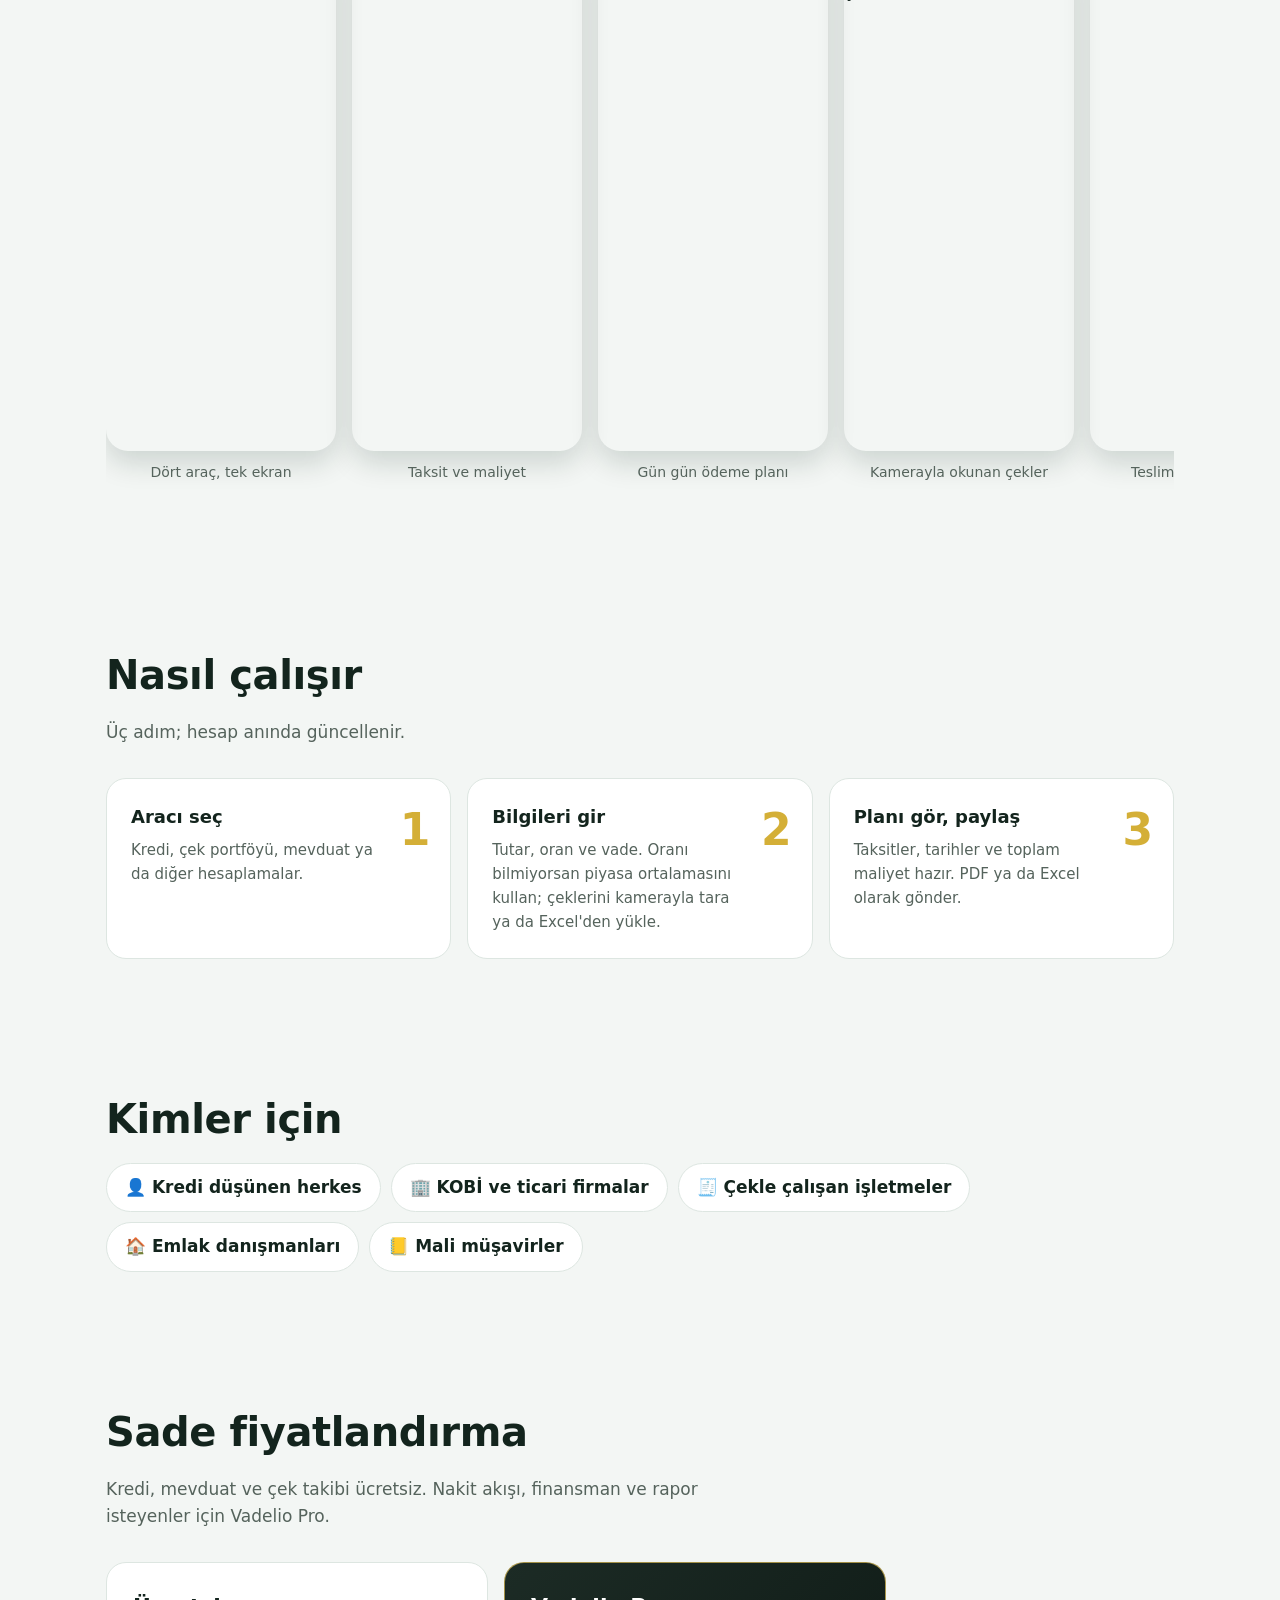
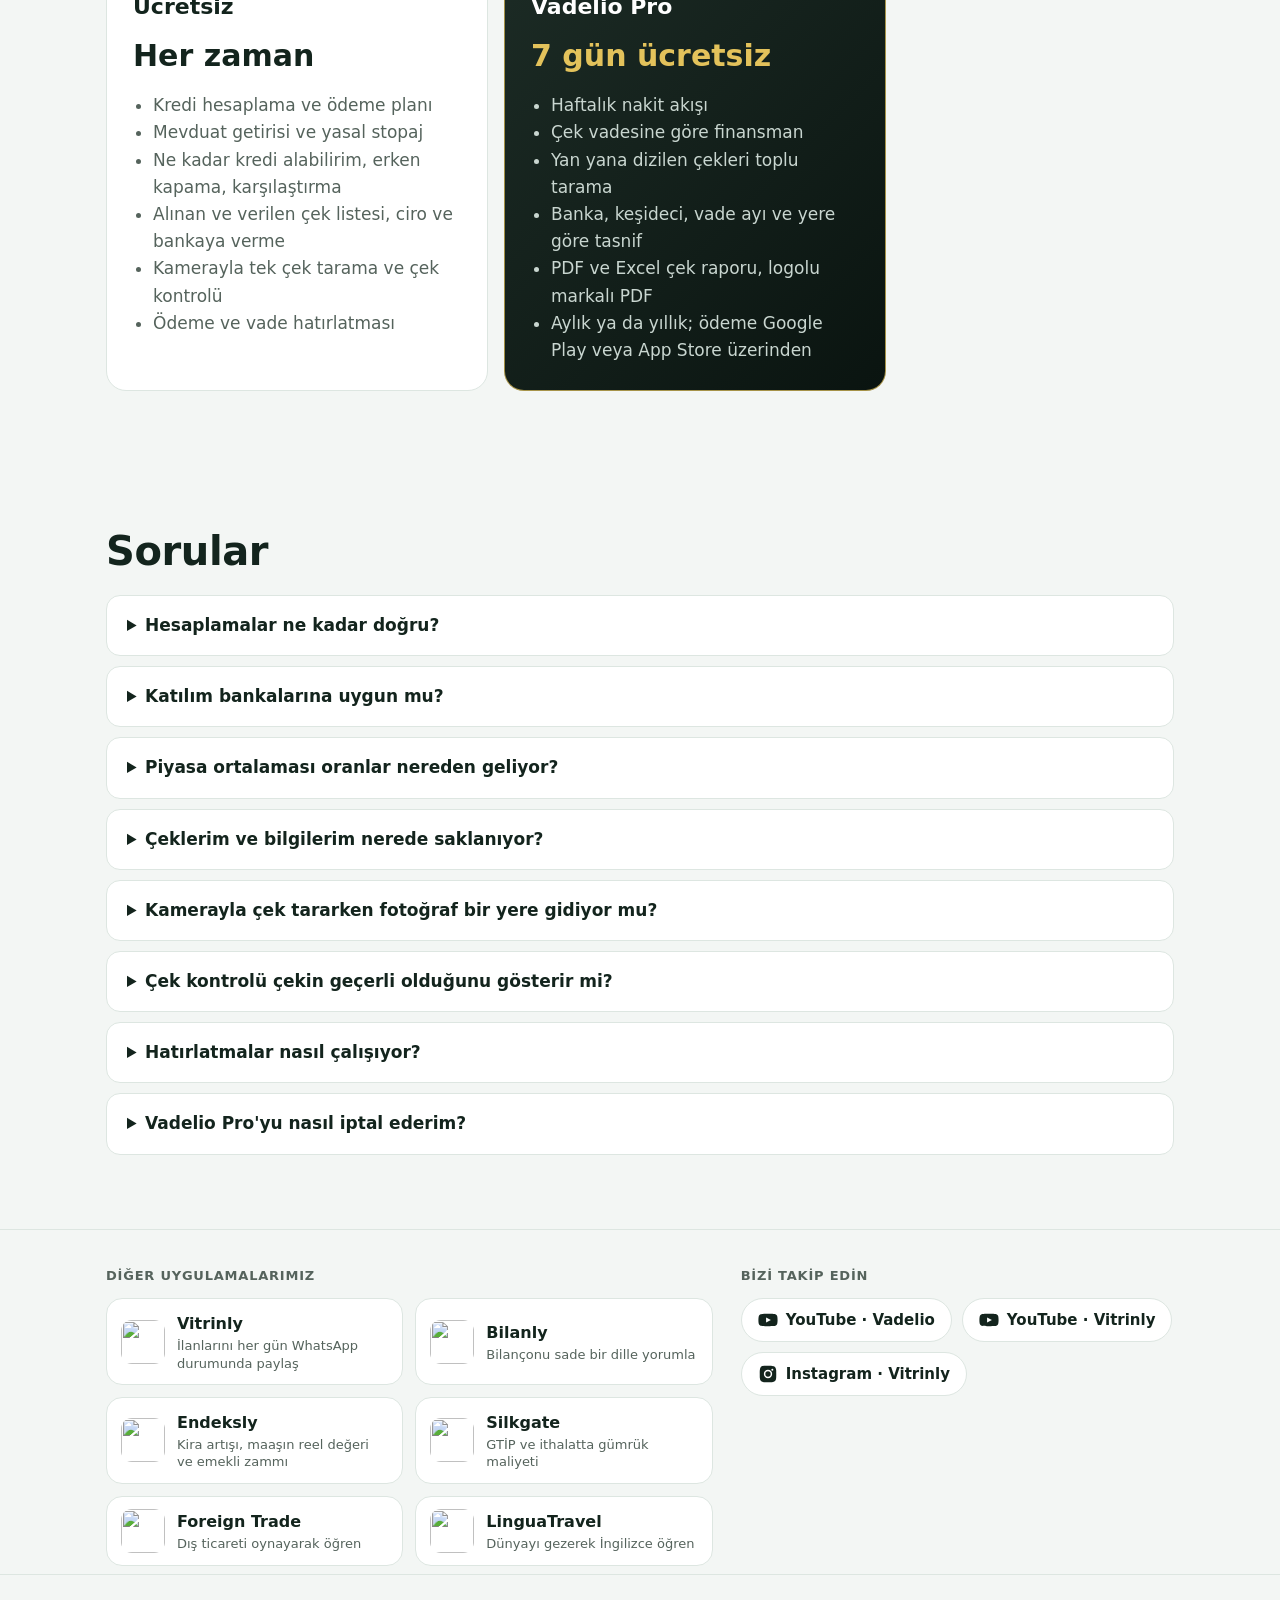
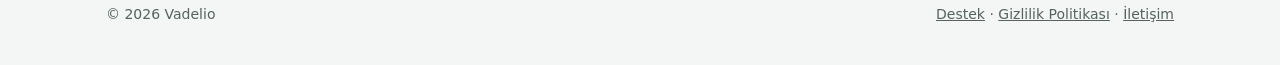
==== commit 82f1e06a: "Diğer uygulamalarımız: LinguaTravel eklendi Co-Authored-By: Claude Opus 5.5 <noreply@anthropic.com>" ====
--- a/public/index.html
+++ b/public/index.html
@@ -196,6 +196,7 @@
   footer { border-top: 1px solid var(--line); padding: 28px 0 40px; font-size: 14px; color: var(--muted); }
   footer .wrap { display: flex; justify-content: space-between; gap: 16px; flex-wrap: wrap; }
 </style>
+<script type="application/ld+json">{"@context": "https://schema.org", "@graph": [{"@type": "WebSite", "name": "Vadelio", "url": "https://vadelio.com.tr/", "inLanguage": "tr"}, {"@type": "MobileApplication", "name": "Vadelio", "url": "https://vadelio.com.tr/", "description": "Bankaların yöntemiyle kredi taksiti ve gün gün ödeme planı; çekleri kamerayla tara, alınan ve verilen çekleri izle, ödeme gününden önce hatırlatma al. Mevduat getirisi ve yasal stopaj. Hesap yok, takip yok.", "applicationCategory": "FinanceApplication", "operatingSystem": "iOS, Android", "inLanguage": "tr", "offers": {"@type": "Offer", "price": "0", "priceCurrency": "TRY"}, "sameAs": ["https://apps.apple.com/tr/app/vadelio-kredi-%C3%A7ek-hesaplama/id6828172101", "https://play.google.com/store/apps/details?id=com.mahsunse.kredifinansmanhesaplama"], "image": "https://vadelio.com.tr/og.png"}]}</script>
 </head>
 <body>
 <header class="top">
@@ -419,6 +420,7 @@
         <a class="app" href="https://endeksly.com/" target="_blank" rel="noopener"><img src="/apps/endeksly.png" alt="" width="44" height="44"><div><b>Endeksly</b><span>Kira artışı, maaşın reel değeri ve emekli zammı</span></div></a>
         <a class="app" href="https://silkgate.app/" target="_blank" rel="noopener"><img src="/apps/silkgate.png" alt="" width="44" height="44"><div><b>Silkgate</b><span>GTİP ve ithalatta gümrük maliyeti</span></div></a>
         <a class="app" href="https://foreigntrade.app/" target="_blank" rel="noopener"><img src="/apps/foreigntrade.png" alt="" width="44" height="44"><div><b>Foreign Trade</b><span>Dış ticareti oynayarak öğren</span></div></a>
+        <a class="app" href="https://linguatravel.app/" target="_blank" rel="noopener"><img src="/apps/linguatravel.png" alt="" width="44" height="44"><div><b>LinguaTravel</b><span>Dünyayı gezerek İngilizce öğren</span></div></a>
       </div>
     </div>
     <div>
